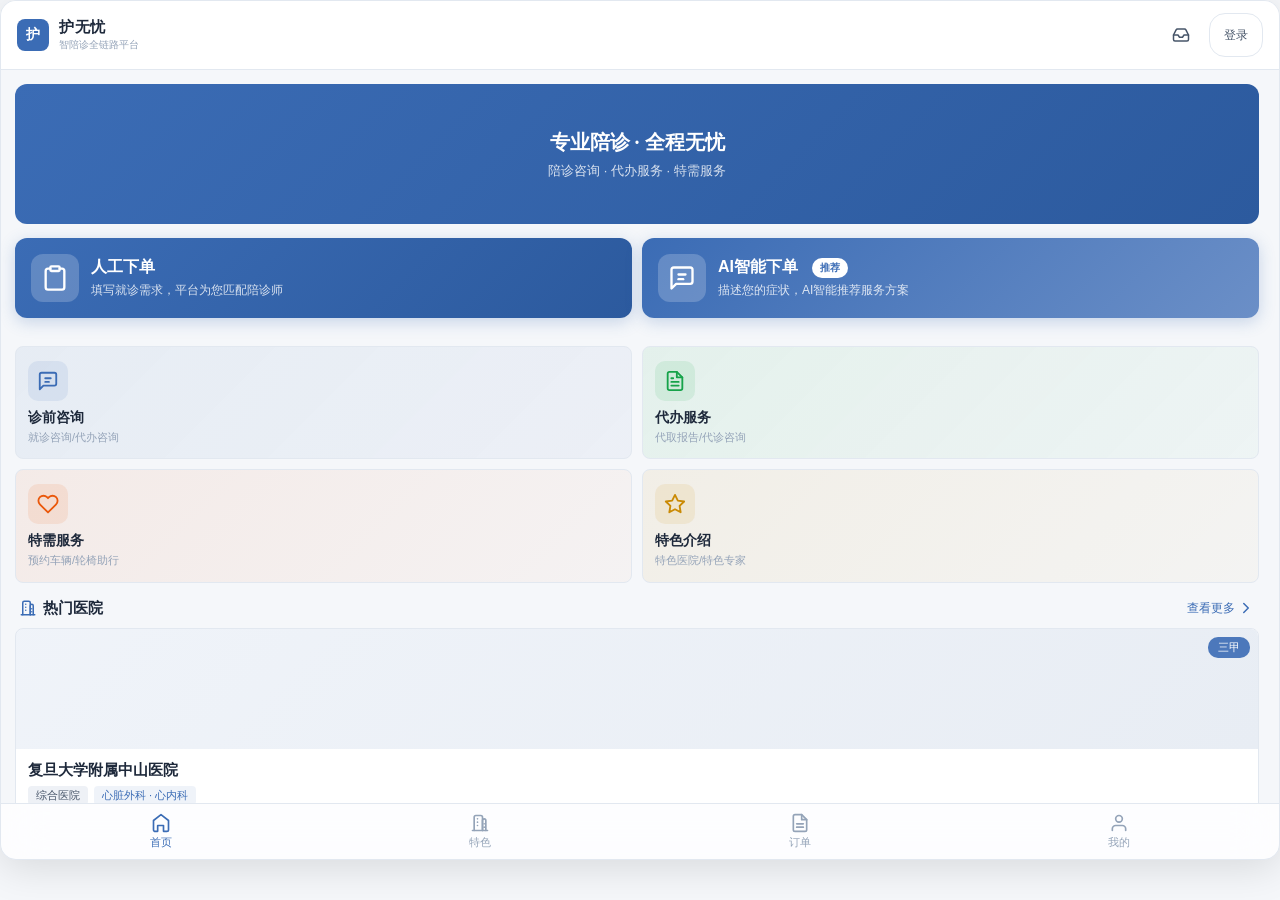
==== index.html @ e106ad4d "fix: 批次B+C P1/P2优化 — 品牌色收敛、AI面板玻璃、取消状态机、校验增强 【C-06】患者取消走 CareStore.transitionNeed 状态机（非法状态抛错提示） 【C-0" ====
<!DOCTYPE html>
<html lang="zh-CN">
<head>
<meta charset="UTF-8" />
<meta name="viewport" content="width=device-width, initial-scale=1.0, viewport-fit=cover" />
<meta name="theme-color" content="#3b6cb5" />
<meta name="apple-mobile-web-app-capable" content="yes" />
<meta name="apple-mobile-web-app-status-bar-style" content="default" />
<meta name="format-detection" content="telephone=no" />
<title>护无忧 · 智陪诊全链路平台</title>
<link rel="stylesheet" href="src/styles/style.css?v=20260809fc" />
<link rel="stylesheet" href="src/styles/workflow.css?v=20260806" />
</head>
<body>
<div id="root"></div>
<script src="src/scripts/data.js?v=20260809fb"></script>
<script src="src/scripts/store.js?v=20260806"></script>
<script src="src/scripts/app.js?v=20260809f"></script>
<script src="src/scripts/patient.js?v=20260809fd"></script>
<script src="src/scripts/admin.js?v=20260806"></script>
<script src="src/scripts/workflow.js?v=20260806"></script>
</body>
</html>
---- src/styles/style.css ----
/* ========== 全局变量（对齐科研2 SaaS 风格）========== */
/* 优先使用系统字体栈，避免外部字体在弱网下阻塞首屏 */

:root {
  /* 完全对齐科研2 SaaS 系统 */
  --bg-primary: #f5f7fa;
  --bg-secondary: #ffffff;
  --bg-tertiary: #eef1f6;
  --bg-card: #ffffff;
  --bg-hover: #f0f3f8;
  --border-color: #e2e8f0;
  --border-light: #cbd5e1;
  --text-primary: #1e293b;
  --text-secondary: #475569;
  --text-muted: #94a3b8;
  /* 主色与科研2 完全一致 */
  --accent-blue: #3b6cb5;
  --accent-blue-light: #4a7cbe;
  --accent: #3b6cb5;
  --accent-light: #4a7cbe;
  --accent-bg: rgba(59,108,181,0.08);
  --accent-deep: #2c5a9e;
  --accent-amber: #c4922e;
  --accent-amber-light: #d4a843;
  /* 状态色与科研2 一致 */
  --status-covered: #16a34a;
  --status-partial: #ca8a04;
  --status-notfound: #dc2626;
  --status-pending: #94a3b8;
  --status-qualified: #ea580c;
  --radius: 8px;
  --radius-lg: 12px;
  --tabbar-h: 56px;

  /* === UI Design System 新增：间距系统（4pt 基准）=== */
  --space-1: 4px;
  --space-2: 8px;
  --space-3: 12px;
  --space-4: 16px;
  --space-5: 20px;
  --space-6: 24px;
  --space-8: 32px;
  --space-10: 40px;

  /* === 新增：文本层级 === */
  --text-tertiary: #64748b;

  /* === 修复：--warm 变量（.tag-orange 引用但未定义）=== */
  --warm: #c4922e;

  /* === 新增：阴影升级（双层阴影替代单层）=== */
  --shadow-sm: 0 1px 2px rgba(15,23,42,0.04), 0 2px 8px rgba(15,23,42,0.05);
  --shadow-md: 0 2px 4px rgba(15,23,42,0.05), 0 8px 24px rgba(15,23,42,0.08);
  --shadow-lg: 0 4px 8px rgba(15,23,42,0.06), 0 16px 40px rgba(15,23,42,0.12);

  /* === 新增：圆角分级 === */
  --radius-xs: 6px;
  --radius-sm: 8px;
  --radius-md: 10px;
  --radius-xl: 16px;
  --radius-xxl: 24px;

  /* === 新增：动效 Token === */
  --dur-fast: 150ms;
  --dur-base: 225ms;
  --dur-slow: 350ms;
  --ease-standard: cubic-bezier(0.25, 0.1, 0.25, 1);
  --ease-out: cubic-bezier(0.16, 1, 0.3, 1);

  /* === 新增：玻璃材质 === */
  --glass-bg: rgba(255,255,255,0.78);
}
[hidden] { display: none !important; }
* { box-sizing: border-box; margin: 0; padding: 0; -webkit-tap-highlight-color: transparent; }
html, body { height: 100%; font-family: 'Noto Sans SC', -apple-system, "PingFang SC", "Microsoft YaHei", BlinkMacSystemFont, sans-serif; font-size: 14px; color: var(--text-primary); background: var(--bg-primary); -webkit-font-smoothing: antialiased; -moz-osx-font-smoothing: grayscale; }
h1, h2, h3, h4 { font-family: 'Noto Serif SC', "PingFang SC", "Songti SC", serif; font-weight: 700; }
button, input, select, textarea { font-family: inherit; outline: none; }
a { color: inherit; text-decoration: none; cursor: pointer; }

::-webkit-scrollbar { width: 6px; height: 6px; }
::-webkit-scrollbar-track { background: var(--bg-tertiary); }
::-webkit-scrollbar-thumb { background: var(--border-light); border-radius: 3px; }
::-webkit-scrollbar-thumb:hover { background: var(--text-muted); }

/* ========== 登录页（医疗专业风：纯色背景 + 边框卡片）========== */
body.loginSelect, body.patientLogin, body.adminLogin { background: var(--bg-primary); }
.login-bg { min-height: 100vh; display: flex; align-items: center; justify-content: center; padding: 20px; }
.login-wrap { position: relative; width: 100%; max-width: 420px; background: var(--bg-secondary); border: 1px solid var(--border-color); border-radius: var(--radius-lg); padding: 36px 32px; box-shadow: var(--shadow-md); }
.login-back { position: absolute; top: 16px; left: 16px; color: var(--text-secondary); font-size: 13px; cursor: pointer; padding: 6px 12px; border-radius: var(--radius); background: var(--bg-tertiary); display: flex; align-items: center; gap: 4px; }
.login-brand { text-align: center; margin-bottom: 24px; }
.lb-logo { width: 56px; height: 56px; border-radius: 12px; margin: 0 auto 14px; background: var(--accent); color: #fff; display: flex; align-items: center; justify-content: center; font-size: 24px; font-weight: 700; font-family: 'Noto Serif SC', serif; box-shadow: 0 4px 12px rgba(59,108,181,0.25); }
.lb-logo-admin { background: var(--accent-deep); }
.lb-name { font-size: 20px; font-weight: 700; font-family: 'Noto Serif SC', serif; color: var(--text-primary); letter-spacing: 1px; }
.lb-sub { font-size: 12px; color: var(--text-muted); margin-top: 6px; letter-spacing: 0.5px; }
.login-slogan { display: none; }
.role-cards { display: flex; flex-direction: column; gap: 10px; }
.role-card { display: flex; align-items: center; gap: 14px; padding: 16px; background: var(--bg-secondary); border-radius: var(--radius); cursor: pointer; border: 1px solid var(--border-color); transition: background-color .15s, border-color .15s, box-shadow .15s, transform .15s, opacity .15s; }
.role-card:hover { border-color: var(--accent); background: var(--bg-hover); }
.rc-icon { width: 40px; height: 40px; border-radius: var(--radius); display: flex; align-items: center; justify-content: center; flex-shrink: 0; }
.role-card-patient .rc-icon { background: var(--accent-bg); color: var(--accent); }
.role-card-admin .rc-icon { background: var(--accent-bg); color: var(--accent-deep); }
.rc-title { font-size: 14px; font-weight: 600; color: var(--text-primary); }
.rc-desc { font-size: 12px; color: var(--text-muted); margin-top: 3px; }
.rc-arrow { margin-left: auto; color: var(--text-muted); }
.login-foot { text-align: center; font-size: 11px; color: var(--text-muted); margin-top: 24px; }

.login-form { margin-top: 8px; }
.form-group { margin-bottom: 16px; }
.fg-label { font-size: 13px; font-weight: 500; color: var(--text-secondary); margin-bottom: 6px; display: flex; align-items: center; gap: 4px; }
.fg-input { width: 100%; padding: 10px 12px; border: 1px solid var(--border-color); border-radius: var(--radius); font-size: 14px; background: var(--bg-primary); color: var(--text-primary); transition: background-color .2s, border-color .2s, box-shadow .2s, transform .2s, opacity .2s; }
.fg-input:focus { border-color: var(--accent); box-shadow: 0 0 0 2px rgba(59,108,181,0.15); background: #fff; }
.fg-input::placeholder { color: var(--text-muted); }
.fg-select { width: 100%; padding: 10px 12px; border: 1px solid var(--border-color); border-radius: var(--radius); font-size: 14px; background: var(--bg-primary); appearance: none; background-image: url("data:image/svg+xml,%3Csvg xmlns='http://www.w3.org/2000/svg' width='12' height='12' viewBox='0 0 12 12'%3E%3Cpath fill='%2394a3b8' d='M6 8L2 4h8z'/%3E%3C/svg%3E"); background-repeat: no-repeat; background-position: right 12px center; }
.fg-options { display: grid; grid-template-columns: repeat(2, 1fr); gap: 8px; }
.fg-option { padding: 10px; border: 1px solid var(--border-color); border-radius: var(--radius); background: #fff; text-align: center; cursor: pointer; font-size: 13px; }
.fg-option.sel { border-color: var(--accent); background: var(--accent-bg); color: var(--accent); }
.fo-sub { font-size: 11px; color: var(--text-muted); margin-top: 4px; }
.code-row { display: flex; gap: 8px; }
.code-row .fg-input { flex: 1; }
.code-btn { white-space: nowrap; padding: 0 14px; border: 1px solid var(--accent); background: var(--accent-bg); color: var(--accent); border-radius: var(--radius); font-size: 12px; cursor: pointer; }
.code-btn:disabled { color: var(--text-muted); border-color: var(--border-color); background: var(--bg-tertiary); }

.btn { width: 100%; padding: 10px 16px; border: none; border-radius: var(--radius); background: var(--accent); color: #fff; font-size: 14px; font-weight: 500; cursor: pointer; transition: background-color .2s, border-color .2s, box-shadow .2s, transform .2s, opacity .2s; display: inline-flex; align-items: center; justify-content: center; gap: 6px; }
.btn:hover { background: var(--accent-light); box-shadow: 0 2px 8px rgba(59, 108, 181, 0.3); }
.btn:active { transform: scale(0.99); }
.btn-outline { background: transparent; color: var(--text-secondary); border: 1px solid var(--border-light); }
.btn-outline:hover { background: var(--bg-hover); color: var(--text-primary); border-color: var(--border-light); box-shadow: none; }
.btn-sm { width: auto; padding: 6px 12px; font-size: 12px; }
.btn-link { background: none; border: none; color: var(--accent); cursor: pointer; font-size: 13px; padding: 4px 8px; }
.btn-link:hover { text-decoration: underline; }
.btn-danger { background: var(--status-notfound); }
.btn-login { height: 44px; font-size: 15px; letter-spacing: 4px; margin-top: 4px; }
.login-tip { display: flex; gap: 8px; align-items: center; margin-top: 16px; padding: 10px; background: var(--bg-tertiary); border-radius: var(--radius); font-size: 11px; color: var(--text-secondary); }
.ai-icon-sm { width: 22px; height: 22px; border-radius: 6px; flex-shrink: 0; background: var(--accent); color: #fff; display: flex; align-items: center; justify-content: center; font-size: 10px; font-weight: 700; }

/* ========== 患者端（手机壳）========== */
/* 手机端：占满全屏；PC 端：居中显示手机壳，两侧留灰底 */
/* 关键：用 100vh 固定高度 + flex column + screen 独立滚动，保证所有 Tab 页面高度一致 */
body.patient { background: var(--bg-tertiary); display: flex; justify-content: center; height: 100vh; overflow: hidden; }
#phone-frame { width: 100%; max-width: 100%; height: 100vh; background: var(--bg-primary); position: relative; display: flex; flex-direction: column; overflow: hidden; }
@media (min-width: 768px) {
  body.patient { padding: 24px 0; height: auto; overflow: auto; }
  #phone-frame { max-width: 420px; height: calc(100vh - 48px); min-height: 600px; border-radius: 24px; overflow: hidden; box-shadow: 0 8px 40px rgba(0,0,0,0.12); border: 1px solid var(--border-color); }
}
#app { display: flex; flex-direction: column; height: 100%; min-height: 0; overflow: hidden; }
.role-bar { display: flex; align-items: center; justify-content: space-between; padding: 12px 16px; background: var(--bg-secondary); border-bottom: 1px solid var(--border-color); flex-shrink: 0; }
.role-brand { display: flex; align-items: center; gap: 10px; }
.brand-logo { width: 32px; height: 32px; border-radius: var(--radius); background: var(--accent); color: #fff; display: flex; align-items: center; justify-content: center; font-weight: 700; font-family: 'Noto Serif SC', serif; }
.brand-name { font-size: 15px; font-weight: 600; color: var(--text-primary); letter-spacing: 0.5px; }
.brand-sub { font-size: 10px; color: var(--text-muted); margin-top: 1px; }
.role-btn { padding: 6px 14px; border: 1px solid var(--border-color); background: #fff; border-radius: 16px; font-size: 12px; cursor: pointer; color: var(--text-secondary); }
/* screen 作为独立滚动区，高度固定 = 视口 - 顶栏 - tabbar，每个 Tab 高度一致 */
.screen { flex: 1; min-height: 0; padding: 14px 14px 18px; overflow-y: auto; -webkit-overflow-scrolling: touch; }
.fade-in { animation: fadeIn .25s ease; }
@keyframes fadeIn { from { opacity: 0; transform: translateY(4px); } to { opacity: 1; transform: none; } }

/* tabbar 改为 sticky/flex 子项，不再 fixed，避免内容被遮挡造成"大小不一样" */
/* TabBar — Liquid Glass 玻璃材质 */
.tabbar {
  flex-shrink: 0;
  height: var(--tabbar-h);
  background: rgba(255,255,255,0.78);
  backdrop-filter: blur(20px) saturate(180%);
  -webkit-backdrop-filter: blur(20px) saturate(180%);
  display: flex;
  border-top: 1px solid var(--border-color);
  z-index: 50;
}
@supports not (backdrop-filter: blur(1px)) {
  .tabbar { background: #ffffff; }
}
.tabbar button { flex: 1; border: none; background: none; display: flex; flex-direction: column; align-items: center; justify-content: center; gap: 2px; font-size: 11px; color: var(--text-muted); cursor: pointer; padding: 4px 0; }

/* 页面转场动画 */
.screen-push-enter {
  animation: slideInRight var(--dur-slow) var(--ease-out) both;
}
@keyframes slideInRight {
  from { opacity: 0; transform: translateX(16px); }
  to   { opacity: 1; transform: translateX(0); }
}
.screen-pop-enter {
  animation: slideInLeft var(--dur-slow) var(--ease-out) both;
}
@keyframes slideInLeft {
  from { opacity: 0; transform: translateX(-16px); }
  to   { opacity: 1; transform: translateX(0); }
}
.tabbar button.active { color: var(--accent); }
.tabbar button.active svg { stroke: var(--accent); }
.tabbar button svg { width: 20px; height: 20px; stroke: var(--text-muted); stroke-width: 2; fill: none; stroke-linecap: round; stroke-linejoin: round; }
.tabbar button.active svg { stroke: var(--accent); }
.tab-icon { display: flex; }

/* 患者端组件 - 医疗专业风 */
.hero-card { background: linear-gradient(135deg, var(--accent) 0%, var(--accent-deep) 100%); color: #fff; border-radius: var(--radius-lg); padding: 18px 16px; margin-bottom: 14px; border: none; box-shadow: 0 4px 16px rgba(59,108,181,0.2); }
.hero-greet { font-size: 17px; font-weight: 600; color: #fff; }
.hero-weather { font-size: 12px; color: rgba(255,255,255,0.85); margin-top: 6px; display: flex; align-items: center; gap: 6px; }
.hero-tip { font-size: 12px; color: rgba(255,255,255,0.95); margin-top: 10px; padding-top: 10px; border-top: 1px solid rgba(255,255,255,0.2); line-height: 1.5; }

.ai-entry { display: flex; align-items: center; gap: 12px; background: var(--bg-secondary); border: 1px solid var(--accent); border-radius: var(--radius); padding: 14px; margin-bottom: 12px; color: var(--text-primary); cursor: pointer; transition: background-color .15s, border-color .15s, box-shadow .15s, transform .15s, opacity .15s; }
.ai-entry:active { background: var(--bg-hover); }
.ai-orb { width: 40px; height: 40px; border-radius: var(--radius); background: var(--accent); color: #fff; display: flex; align-items: center; justify-content: center; font-weight: 700; font-size: 13px; flex-shrink: 0; }
.ai-orb svg { width: 20px; height: 20px; stroke: #fff; stroke-width: 2; fill: none; stroke-linecap: round; stroke-linejoin: round; }
.ai-entry-text { flex: 1; }
.ai-entry-title { font-size: 14px; font-weight: 600; color: var(--text-primary); }
.ai-entry-sub { font-size: 11px; color: var(--text-muted); margin-top: 2px; }
.ai-entry-arrow { color: var(--accent); }

.today-card { background: var(--bg-card); border-radius: var(--radius-lg); padding: 16px; margin-bottom: 14px; border: 1px solid var(--border-color); box-shadow: var(--shadow-sm); }
.today-card.today-empty { text-align: center; padding: 32px 14px; }
.tc-head { display: flex; justify-content: space-between; align-items: center; }
.tc-badge { font-size: 11px; font-weight: 600; padding: 4px 10px; border-radius: 12px; }
.tc-badge.serving { background: rgba(22,163,74,0.1); color: var(--status-covered); }
.tc-badge.accepted { background: var(--accent-bg); color: var(--accent); }
.tc-time { font-size: 11px; color: var(--text-muted); }
.tc-title { font-size: 15px; font-weight: 600; margin: 10px 0 12px; color: var(--text-primary); }
.tc-escort { display: flex; align-items: center; gap: 10px; padding: 10px; background: var(--bg-tertiary); border-radius: var(--radius); }
.tc-avatar { width: 36px; height: 36px; border-radius: 50%; background: var(--accent); color: #fff; display: flex; align-items: center; justify-content: center; font-weight: 600; font-size: 14px; }
.tc-call { margin-left: auto; background: #fff; color: var(--accent); padding: 6px 12px; border-radius: var(--radius); font-size: 12px; font-weight: 500; text-decoration: none; border: 1px solid var(--border-color); }

.sos-row { display: flex; gap: 10px; margin-bottom: 14px; }
.sos-btn { flex: 1; display: flex; flex-direction: column; align-items: center; gap: 6px; padding: 14px 8px; border: 1px solid var(--border-color); border-radius: var(--radius); cursor: pointer; background: var(--bg-card); color: var(--text-secondary); font-size: 12px; font-weight: 500; transition: background-color .15s, border-color .15s, box-shadow .15s, transform .15s, opacity .15s; }
.sos-btn:hover { border-color: var(--border-light); }
.sos-btn:active { background: var(--bg-hover); }
.sos-btn .sos-icon { width: 32px; height: 32px; border-radius: var(--radius); display: flex; align-items: center; justify-content: center; }
.sos-btn .sos-icon svg { width: 18px; height: 18px; stroke-width: 2; fill: none; stroke-linecap: round; stroke-linejoin: round; }
.sos-btn.sos-urgent .sos-icon { background: rgba(220,38,38,0.08); color: var(--status-notfound); }
.sos-btn.sos-urgent .sos-icon svg { stroke: var(--status-notfound); }
.sos-btn.sos-call .sos-icon { background: var(--accent-bg); color: var(--accent); }
.sos-btn.sos-call .sos-icon svg { stroke: var(--accent); }
.slogan-bar { display: none; }

.page-head { margin-bottom: 20px; padding-bottom: 12px; border-bottom: 1px solid var(--border-color); }
.page-head h2 { font-size: 20px; font-weight: 700; color: var(--text-primary); letter-spacing: 0.5px; }
.page-head > div { margin-top: 6px; font-size: 12px; color: var(--text-muted); }
.card { background: var(--bg-card); border-radius: var(--radius); padding: 14px; margin-bottom: 12px; border: 1px solid var(--border-color); }
/* 对齐科研2 .card-hover */
.card-hover { cursor: pointer; transition: background-color .2s, border-color .2s, box-shadow .2s, transform .2s, opacity .2s; }
.card-hover:hover { background: var(--bg-hover); border-color: var(--border-light); transform: translateY(-1px); box-shadow: 0 4px 12px rgba(0,0,0,0.08); }

/* 对齐科研2 通用状态类（与 .status-badge 并存）*/
.status-covered { color: var(--status-covered); background: rgba(22,163,74,0.08); border: 1px solid rgba(22,163,74,0.2); }
.status-partial { color: var(--status-partial); background: rgba(202,138,4,0.08); border: 1px solid rgba(202,138,4,0.2); }
.status-notfound { color: var(--status-notfound); background: rgba(220,38,38,0.08); border: 1px solid rgba(220,38,38,0.2); }
.status-pending { color: var(--status-pending); background: rgba(148,163,184,0.08); border: 1px solid rgba(148,163,184,0.2); }
.card-title { font-size: 14px; font-weight: 600; margin-bottom: 12px; color: var(--text-primary); display: flex; align-items: center; gap: 6px; }
.card-title svg { width: 16px; height: 16px; stroke: var(--accent); stroke-width: 2; fill: none; stroke-linecap: round; stroke-linejoin: round; flex-shrink: 0; }
.pb-row { display: flex; justify-content: space-between; align-items: flex-start; gap: 12px; padding: 9px 0; border-bottom: 1px solid var(--border-color); font-size: 13px; }
.pb-row:last-child { border-bottom: none; }
.pb-label { color: var(--text-muted); flex-shrink: 0; min-width: 70px; }
.pb-value { font-weight: 500; text-align: right; color: var(--text-primary); flex: 1; word-break: break-word; }

.section-title { display: flex; justify-content: space-between; align-items: center; margin: 16px 0 10px; }
.section-title h3 { font-size: 14px; font-weight: 600; }
.section-title .more { font-size: 12px; color: var(--accent); cursor: pointer; }

.status-badge { display: inline-flex; align-items: center; padding: 3px 8px; border-radius: 4px; font-size: 11px; font-weight: 500; white-space: nowrap; }
.status-badge.pending { background: rgba(196,146,46,0.08); color: var(--status-partial); border: 1px solid rgba(196,146,46,0.2); }
.status-badge.accepted { background: var(--accent-bg); color: var(--accent); border: 1px solid rgba(59,108,181,0.2); }
.status-badge.serving { background: rgba(22,163,74,0.08); color: var(--status-covered); border: 1px solid rgba(22,163,74,0.2); }
.status-badge.done { background: rgba(148,163,184,0.08); color: var(--status-pending); border: 1px solid rgba(148,163,184,0.2); }
.status-badge.cancelled { background: rgba(220,38,38,0.08); color: var(--status-notfound); border: 1px solid rgba(220,38,38,0.2); }

.tag { display: inline-block; padding: 2px 8px; border-radius: 4px; font-size: 11px; margin-right: 4px; }
.tag-gray { background: var(--bg-tertiary); color: var(--text-secondary); }
.tag-orange { background: rgba(196,146,46,0.08); color: var(--warm); border: 1px solid rgba(196,146,46,0.15); }
.tag-blue { background: var(--accent-bg); color: var(--accent); border: 1px solid rgba(59,108,181,0.15); }
.tag-red { background: rgba(220,38,38,0.08); color: var(--status-notfound); border: 1px solid rgba(220,38,38,0.15); }
.tag-success { background: rgba(22,163,74,0.08); color: var(--status-covered); border: 1px solid rgba(22,163,74,0.15); }

.step-bar { display: flex; gap: 4px; }
.step-bar .step { flex: 1; height: 4px; border-radius: 2px; background: var(--bg-tertiary); transition: background .2s; }
.step-bar .step.done { background: var(--accent); }
.step-bar .step.active { background: var(--accent-light); }
/* 进度条文字行：允许换行避免挤压 */
.step-labels { display: flex; justify-content: space-between; font-size: 10px; color: var(--text-muted); margin-top: 6px; gap: 2px; }
.step-labels span { flex: 1; text-align: center; line-height: 1.2; }
.step-labels span.active { color: var(--accent); font-weight: 700; }

.empty { text-align: center; padding: 40px 14px; color: var(--text-muted); font-size: 13px; }
.empty .em-icon { font-size: 36px; margin-bottom: 8px; opacity: 0.5; }
.empty .em-icon svg { width: 40px; height: 40px; stroke: var(--text-muted); stroke-width: 1.5; fill: none; stroke-linecap: round; stroke-linejoin: round; }
.empty-inline { text-align: center; padding: 20px; color: var(--text-muted); font-size: 12px; }

/* 订单详情页 */
.order-page { min-height: 100%; }
.order-header { display: flex; align-items: center; gap: 8px; margin-bottom: 12px; }
.order-header h2 { font-size: 16px; font-weight: 600; }
.oh-back { cursor: pointer; color: var(--accent); display: flex; align-items: center; padding: 4px; }
.oh-back svg { width: 20px; height: 20px; stroke: var(--accent); stroke-width: 2; fill: none; stroke-linecap: round; stroke-linejoin: round; }

.ai-tip { display: flex; gap: 10px; align-items: flex-start; background: var(--accent-bg); border-radius: var(--radius); padding: 10px; margin: 10px 0; border: 1px solid rgba(59,108,181,0.1); }
.ai-tip .ai-icon { width: 24px; height: 24px; border-radius: 6px; flex-shrink: 0; background: var(--accent); color: #fff; display: flex; align-items: center; justify-content: center; font-size: 10px; font-weight: 700; }
.ai-tip .ai-content { flex: 1; }
.ai-tip .ai-title { font-size: 12px; font-weight: 600; display: flex; align-items: center; gap: 4px; }
.ai-tip .ai-title svg { width: 14px; height: 14px; stroke: var(--accent); stroke-width: 2; fill: none; stroke-linecap: round; stroke-linejoin: round; }
.ai-tip .ai-text { font-size: 11px; color: var(--text-secondary); margin-top: 3px; line-height: 1.5; }

/* AI 消息中的动作链接（按钮样式）*/
.ai-action-link { display: inline-block; margin-top: 8px; padding: 8px 16px; background: var(--accent); color: #fff !important; text-decoration: none; border-radius: var(--radius); font-size: 13px; font-weight: 500; cursor: pointer; transition: background .15s; }
.ai-action-link:hover { background: var(--accent-deep); }

/* 通知面板 */
.notify-panel { position: absolute; top: calc(100% + 8px); right: 0; width: 340px; max-height: 420px; overflow-y: auto; background: var(--bg-secondary); border: 1px solid var(--border-color); border-radius: var(--radius-lg); box-shadow: 0 8px 32px rgba(0,0,0,0.12); z-index: 100; }
.notify-panel-head { display: flex; justify-content: space-between; align-items: center; padding: 12px 16px; border-bottom: 1px solid var(--border-color); }
.notify-panel-head h4 { font-size: 14px; font-weight: 600; }
.notify-item { display: flex; gap: 10px; padding: 12px 16px; border-bottom: 1px solid var(--border-color); cursor: pointer; }
.notify-item:hover { background: var(--bg-hover); }
.notify-item.unread { background: var(--accent-bg); }
.notify-item.unread .notify-dot { background: var(--status-notfound); }
.notify-dot { width: 8px; height: 8px; border-radius: 50%; background: transparent; flex-shrink: 0; margin-top: 5px; }
.notify-item-text { font-size: 13px; color: var(--text-primary); line-height: 1.5; }
.notify-item-time { font-size: 11px; color: var(--text-muted); margin-top: 2px; }

/* 患者端上传组件 */
.upload-box { width: 80px; height: 80px; border: 2px dashed var(--border-color); border-radius: var(--radius); display: flex; align-items: center; justify-content: center; cursor: pointer; position: relative; overflow: hidden; transition: border-color .15s; }
.upload-box:hover { border-color: var(--accent); }
.upload-box.has-img { border-style: solid; border-color: var(--accent); }
.upload-box img { width: 100%; height: 100%; object-fit: cover; }
.upload-box .up-icon { font-size: 22px; color: var(--text-muted); }
.up-grid { display: grid; grid-template-columns: repeat(3, 1fr); gap: 8px; }
.up-thumb { position: relative; aspect-ratio: 1; border-radius: var(--radius); overflow: hidden; }
.up-thumb img { width: 100%; height: 100%; object-fit: cover; }
.up-del { position: absolute; top: 4px; right: 4px; width: 18px; height: 18px; background: rgba(0,0,0,0.6); color: #fff; border-radius: 50%; display: flex; align-items: center; justify-content: center; font-size: 12px; cursor: pointer; border: none; }

/* 开关 */
.toggle-row { display: flex; align-items: center; gap: 8px; margin-bottom: 10px; }
.switch { position: relative; display: inline-block; width: 40px; height: 22px; }
.switch input { opacity: 0; width: 0; height: 0; }
.switch-slider { position: absolute; cursor: pointer; inset: 0; background: var(--border-color); border-radius: 22px; transition: .2s; }
.switch-slider:before { content: ""; position: absolute; height: 18px; width: 18px; left: 2px; top: 2px; background: #fff; border-radius: 50%; transition: .2s; }
.switch input:checked + .switch-slider { background: var(--accent); }
.switch input:checked + .switch-slider:before { transform: translateX(18px); }

/* 星级评价选择器 */
.star-picker { display: flex; gap: 6px; }
.sp-star { font-size: 28px; color: #cbd5e1; cursor: pointer; transition: color .15s; user-select: none; }
.sp-star.active { color: #eab308; }
.sp-star:hover { color: #eab308; }

.profile-head { text-align: center; padding: 20px 0 16px; }
.ph-avatar { width: 64px; height: 64px; border-radius: 50%; margin: 0 auto 10px; background: var(--accent); color: #fff; display: flex; align-items: center; justify-content: center; font-size: 26px; font-weight: 700; }
.ph-name { font-size: 17px; font-weight: 600; }
.ph-sub { font-size: 12px; color: var(--text-muted); margin-top: 4px; }
.config-row { display: flex; align-items: center; gap: 10px; padding: 13px 4px; border-bottom: 1px solid var(--border-color); cursor: pointer; border-radius: 4px; transition: background .15s; }
.config-row:last-child { border-bottom: none; }
.config-row:hover { background: var(--bg-hover); }
.config-row:active { background: var(--bg-tertiary); }
.config-row .cr-label { flex: 1; font-size: 14px; display: flex; align-items: center; gap: 10px; }
.config-row .cr-label svg { width: 18px; height: 18px; stroke: var(--accent); stroke-width: 2; fill: none; stroke-linecap: round; stroke-linejoin: round; }
.config-row .cr-val { font-size: 12px; color: var(--text-muted); }
.config-row .cr-arrow { color: var(--text-muted); display: flex; }
.config-row .cr-arrow svg { width: 16px; height: 16px; stroke: var(--text-muted); stroke-width: 2; fill: none; }

/* 首页快捷入口图标 */
.quick-entry svg.icon { width: 22px; height: 22px; stroke: var(--accent); stroke-width: 2; fill: none; stroke-linecap: round; stroke-linejoin: round; }

/* AI 悬浮球 + 面板（医疗专业风：方形+蓝调，无脉冲）*/
/* 注意：用 absolute 相对 #phone-frame 定位，避免 fixed 在 PC 端飞出手机壳 */
.ai-float { position: absolute; right: 14px; bottom: calc(var(--tabbar-h) + 14px); width: 48px; height: 48px; border-radius: var(--radius); background: var(--accent); color: #fff; display: flex; align-items: center; justify-content: center; cursor: pointer; box-shadow: var(--shadow-md); z-index: 100; border: 1px solid var(--accent-deep); }
.ai-float-ball { display: flex; align-items: center; justify-content: center; }
.ai-float-ball svg { width: 22px; height: 22px; stroke: #fff; stroke-width: 2; fill: none; stroke-linecap: round; stroke-linejoin: round; }
.ai-panel { position: absolute; left: 8px; right: 8px; bottom: calc(var(--tabbar-h) + 8px); max-width: 404px; margin: 0 auto; background: #fff; border-radius: var(--radius); box-shadow: var(--shadow-md); z-index: 101; display: flex; flex-direction: column; max-height: 70vh; border: 1px solid var(--border-color); }
.ai-panel-head { display: flex; justify-content: space-between; align-items: center; padding: 12px 16px; border-bottom: 1px solid var(--border-color); font-weight: 600; font-size: 14px; }
.ai-close { border: none; background: none; font-size: 20px; color: var(--text-muted); cursor: pointer; line-height: 1; padding: 0 4px; }
.ai-panel-body { flex: 1; overflow-y: auto; padding: 14px; }
.ai-msg { max-width: 85%; padding: 10px 12px; border-radius: var(--radius); font-size: 13px; line-height: 1.5; margin-bottom: 8px; word-wrap: break-word; }
.ai-msg.ai-bot { background: var(--bg-tertiary); border-top-left-radius: 4px; }
.ai-msg.ai-user { background: var(--accent); color: #fff; margin-left: auto; border-top-right-radius: 4px; }
.ai-quick { display: flex; flex-wrap: wrap; gap: 6px; padding: 0 14px 8px; }
.ai-quick button { padding: 6px 10px; border: 1px solid var(--border-color); background: var(--bg-secondary); color: var(--text-secondary); border-radius: var(--radius); font-size: 11px; cursor: pointer; }
.ai-quick button:hover { border-color: var(--accent); color: var(--accent); }
.ai-input { display: flex; gap: 8px; padding: 12px 14px; border-top: 1px solid var(--border-color); }
.ai-input input { flex: 1; padding: 8px 12px; border: 1px solid var(--border-color); border-radius: var(--radius); font-size: 13px; }
.ai-input input:focus { border-color: var(--accent); }
.ai-input button { padding: 0 16px; border: none; border-radius: var(--radius); background: var(--accent); color: #fff; font-size: 13px; cursor: pointer; }

/* ========== 首页2x2网格 + AI下单入口 ========== */
.ph-grid-2x2 { display: grid; grid-template-columns: 1fr 1fr; gap: 10px; margin-bottom: 14px; }
.ph-svc-tile { background: var(--bg-card); border: 1px solid var(--border-color); border-radius: var(--radius); padding: 14px 12px; cursor: pointer; transition: background-color .15s, border-color .15s, box-shadow .15s, transform .15s, opacity .15s; }
.ph-svc-tile:active { background: var(--bg-hover); transform: scale(0.97); }
.ph-svc-tile.c1 { background: linear-gradient(135deg, var(--accent-bg), rgba(59,108,181,0.05)); }
.ph-svc-tile.c2 { background: linear-gradient(135deg, rgba(22,163,74,0.08), rgba(22,163,74,0.03)); }
.ph-svc-tile.c3 { background: linear-gradient(135deg, rgba(234,88,12,0.08), rgba(234,88,12,0.03)); }
.ph-svc-tile.c4 { background: linear-gradient(135deg, rgba(202,138,4,0.08), rgba(202,138,4,0.03)); }
.ph-st-icon { width: 32px; height: 32px; border-radius: var(--radius); display: flex; align-items: center; justify-content: center; margin-bottom: 8px; font-size: 18px; }
.c1 .ph-st-icon { background: var(--accent); color: #fff; }
.c2 .ph-st-icon { background: var(--status-covered); color: #fff; }
.c3 .ph-st-icon { background: var(--status-qualified); color: #fff; }
.c4 .ph-st-icon { background: var(--status-partial); color: #fff; }
.ph-st-title { font-size: 14px; font-weight: 600; color: var(--text-primary); }
.ph-st-desc { font-size: 11px; color: var(--text-muted); margin-top: 3px; }

/* AI下单入口 */
.ai-order-banner { display: flex; align-items: center; gap: 12px; background: linear-gradient(135deg, var(--accent) 0%, var(--accent-deep) 100%); color: #fff; border-radius: var(--radius); padding: 14px 16px; margin-bottom: 14px; cursor: pointer; box-shadow: 0 4px 16px rgba(59,108,181,0.25); transition: background-color .15s, border-color .15s, box-shadow .15s, transform .15s, opacity .15s; }
.ai-order-banner:active { transform: scale(0.98); }
.ai-order-icon { width: 40px; height: 40px; border-radius: var(--radius); background: rgba(255,255,255,0.2); display: flex; align-items: center; justify-content: center; font-size: 20px; flex-shrink: 0; }
.ai-order-text { flex: 1; }
.ai-order-title { font-size: 15px; font-weight: 600; display: flex; align-items: center; gap: 6px; }
.ai-order-badge { background: #fff; color: var(--accent); font-size: 10px; padding: 2px 6px; border-radius: 8px; font-weight: 600; }
.ai-order-desc { font-size: 12px; color: rgba(255,255,255,0.9); margin-top: 3px; }

/* 首页Banner */
.ph-banner-placeholder { background: linear-gradient(135deg, #667eea 0%, #764ba2 100%); border-radius: var(--radius); padding: 20px 16px; margin-bottom: 14px; color: #fff; }
.bp-title { font-size: 18px; font-weight: 700; }
.bp-sub { font-size: 13px; color: rgba(255,255,255,0.9); margin-top: 6px; }

/* 首页医院列表 */
.ph-section-title { display: flex; justify-content: space-between; align-items: center; margin: 16px 0 10px; }
.ph-section-title h3 { font-size: 14px; font-weight: 600; display: flex; align-items: center; gap: 6px; }
.ph-section-title h3 svg { width: 16px; height: 16px; stroke: var(--accent); stroke-width: 2; fill: none; stroke-linecap: round; stroke-linejoin: round; }
.ph-section-more { font-size: 12px; color: var(--accent); cursor: pointer; display: flex; align-items: center; gap: 2px; }
.ph-section-more svg { width: 12px; height: 12px; stroke: var(--accent); stroke-width: 2.5; fill: none; stroke-linecap: round; stroke-linejoin: round; }
.ph-hosp-list { display: flex; flex-direction: column; gap: 10px; }
.ph-hosp-card { background: var(--bg-card); border: 1px solid var(--border-color); border-radius: var(--radius); overflow: hidden; cursor: pointer; transition: background-color .15s, border-color .15s, box-shadow .15s, transform .15s, opacity .15s; }
.ph-hosp-card:active { background: var(--bg-hover); transform: scale(0.99); }
.ph-hosp-img { width: 100%; height: 130px; background: var(--accent-bg); position: relative; overflow: hidden; }
.ph-hosp-img img { width: 100%; height: 100%; object-fit: cover; display: block; }
.ph-hosp-badge { position: absolute; top: 8px; right: 8px; background: rgba(59,108,181,0.92); color: #fff; font-size: 10px; padding: 2px 8px; border-radius: 10px; font-weight: 600; }
.ph-hosp-info { padding: 10px 12px 12px; }
.ph-hosp-name { font-size: 14px; font-weight: 600; color: var(--text-primary); }
.ph-hosp-tags { display: flex; gap: 5px; margin-top: 6px; flex-wrap: wrap; }
.ph-hosp-tag { font-size: 10px; padding: 2px 7px; border-radius: 4px; background: var(--accent-bg); color: var(--accent); }
.ph-hosp-tag.cat { background: rgba(22,163,74,0.08); color: var(--status-covered); }
.ph-hosp-tag.hot { background: rgba(234,88,12,0.1); color: var(--status-qualified); }
.ph-hosp-intro { font-size: 11px; color: var(--text-secondary); line-height: 1.55; margin-top: 6px; display: -webkit-box; -webkit-line-clamp: 2; -webkit-box-orient: vertical; overflow: hidden; text-overflow: ellipsis; }
.ph-hosp-meta { display: flex; justify-content: space-between; align-items: center; margin-top: 8px; gap: 8px; }
.ph-hosp-addr { font-size: 11px; color: var(--text-muted); display: -webkit-box; -webkit-line-clamp: 1; -webkit-box-orient: vertical; overflow: hidden; flex: 1; }
.ph-hosp-addr svg { width: 11px; height: 11px; stroke: var(--text-muted); stroke-width: 2; fill: none; stroke-linecap: round; stroke-linejoin: round; vertical-align: -1px; flex-shrink: 0; }
.ph-hosp-order { font-size: 10px; color: var(--accent); background: var(--accent-bg); padding: 2px 8px; border-radius: 10px; white-space: nowrap; flex-shrink: 0; }

/* 首页快捷服务入口（特色介绍等大卡片） */
.ph-svc-big-card { background: var(--bg-card); border: 1px solid var(--border-color); border-radius: var(--radius); padding: 16px; margin-bottom: 12px; cursor: pointer; }

/* ========== 二级目录页 ========== */
.sub-page { padding-bottom: 70px; }
.sub-list { display: flex; flex-direction: column; gap: 10px; }
.sub-card { background: var(--bg-card); border: 1px solid var(--border-color); border-radius: var(--radius); padding: 14px; cursor: pointer; transition: background-color .15s, border-color .15s, box-shadow .15s, transform .15s, opacity .15s; }
.sub-card:active { background: var(--bg-hover); }
.sub-card-head { display: flex; align-items: center; gap: 10px; margin-bottom: 8px; }
.sub-card-icon { width: 32px; height: 32px; border-radius: var(--radius); display: flex; align-items: center; justify-content: center; font-size: 16px; flex-shrink: 0; }
.sub-card-title { flex: 1; font-size: 15px; font-weight: 600; color: var(--text-primary); }
.sub-card-arrow { color: var(--text-muted); display: flex; }
.sub-card-arrow svg { width: 16px; height: 16px; stroke: var(--text-muted); stroke-width: 2; fill: none; stroke-linecap: round; stroke-linejoin: round; }
.sub-card-desc { font-size: 12px; color: var(--text-secondary); line-height: 1.6; }
.sub-card-price { font-size: 15px; font-weight: 700; color: var(--status-notfound); margin-top: 8px; }
.sub-card-price small { font-size: 11px; color: var(--text-muted); text-decoration: line-through; margin-left: 6px; }

/* ========== 服务流程步骤页 ========== */
.steps-list { display: flex; flex-direction: column; gap: 0; }
.step-item { display: flex; gap: 12px; padding: 12px 0; position: relative; }
.step-item:not(:last-child)::after { content: ''; position: absolute; left: 13px; top: 36px; bottom: -6px; width: 2px; background: var(--border-color); }
.step-num { width: 28px; height: 28px; border-radius: 50%; background: var(--accent); color: #fff; display: flex; align-items: center; justify-content: center; font-weight: 600; font-size: 13px; flex-shrink: 0; z-index: 1; }
.step-content { flex: 1; padding-top: 2px; }
.step-title { font-size: 14px; font-weight: 600; color: var(--text-primary); }
.step-desc { font-size: 12px; color: var(--text-muted); margin-top: 4px; line-height: 1.5; }

/* ========== 预约表单 ========== */
.booking-form { padding-bottom: 70px; }
.bf-section-title { font-size: 14px; font-weight: 600; color: var(--text-primary); margin: 16px 0 10px; display: flex; align-items: center; gap: 6px; }
.bf-section-title::before { content: ''; width: 3px; height: 14px; background: var(--accent); border-radius: 2px; }
.bf-card { background: var(--bg-card); border: 1px solid var(--border-color); border-radius: var(--radius); padding: 4px 14px; }
.bf-item { padding: 12px 0; border-bottom: 1px solid var(--border-color); }
.bf-item:last-child { border-bottom: none; }
.bf-item label { display: block; font-size: 13px; font-weight: 500; color: var(--text-primary); margin-bottom: 6px; }
.bf-item input[type="text"], .bf-item input[type="tel"], .bf-item input[type="number"], .bf-item select, .bf-item textarea { width: 100%; padding: 9px 12px; border: 1px solid var(--border-color); border-radius: var(--radius); font-size: 13px; background: var(--bg-primary); color: var(--text-primary); }
.bf-item input:focus, .bf-item select:focus, .bf-item textarea:focus { border-color: var(--accent); }
.bf-item textarea { resize: vertical; }
.bf-time-group { display: flex; gap: 8px; flex-wrap: wrap; }
.bf-time-opt { flex: 1; min-width: calc(33% - 6px); padding: 10px 8px; border: 1px solid var(--border-color); border-radius: var(--radius); text-align: center; font-size: 13px; color: var(--text-secondary); cursor: pointer; background: var(--bg-primary); transition: background-color .15s, border-color .15s, box-shadow .15s, transform .15s, opacity .15s; }
.bf-time-opt.active { background: var(--accent); color: #fff; border-color: var(--accent); font-weight: 600; }
.bf-submit-btn { width: 100%; margin-top: 20px; padding: 14px; border: none; border-radius: var(--radius); background: var(--accent); color: #fff; font-size: 15px; font-weight: 600; cursor: pointer; }
.bf-submit-btn:active { background: var(--accent-deep); }

/* ========== 通用服务详情页 ========== */
.svd-header { display: flex; align-items: center; gap: 10px; padding: 12px 0; margin-bottom: 12px; }
.svd-back { width: 32px; height: 32px; display: flex; align-items: center; justify-content: center; cursor: pointer; color: var(--text-primary); }
.svd-back svg { width: 22px; height: 22px; stroke: var(--text-primary); stroke-width: 2; fill: none; stroke-linecap: round; stroke-linejoin: round; }
.svd-header h2 { font-size: 17px; font-weight: 600; color: var(--text-primary); }
.svd-hero { margin-bottom: 14px; }
.svd-hero-banner { height: 100px; border-radius: var(--radius); display: flex; align-items: center; justify-content: center; color: #fff; font-size: 18px; font-weight: 600; letter-spacing: 2px; }
.svd-hero-info { margin-top: 12px; }
.svd-hero-title { font-size: 15px; font-weight: 600; color: var(--text-primary); }
.svd-hero-desc { font-size: 12px; color: var(--text-muted); margin-top: 4px; }
.svd-section { margin-bottom: 14px; }
.svd-section-title { font-size: 14px; font-weight: 600; color: var(--text-primary); margin-bottom: 10px; }
.svd-bottom-bar { position: fixed; bottom: var(--tabbar-h); left: 0; right: 0; display: flex; gap: 10px; padding: 12px 14px; background: var(--bg-secondary); border-top: 1px solid var(--border-color); z-index: 20; max-width: 420px; margin: 0 auto; }
.svd-bottom-bar .btn { flex: 1; padding: 12px; font-size: 14px; }

/* ========== 登录弹窗 ========== */
.login-modal-mask { position: fixed; inset: 0; background: rgba(0,0,0,0.5); display: flex; align-items: center; justify-content: center; z-index: 300; }
.login-modal { background: var(--bg-card); border-radius: var(--radius-lg); padding: 24px 20px; width: 80%; max-width: 320px; text-align: center; }
.login-modal-icon { font-size: 32px; margin-bottom: 10px; }
.login-modal-title { font-size: 16px; font-weight: 600; color: var(--text-primary); }
.login-modal-desc { font-size: 13px; color: var(--text-secondary); margin: 8px 0 18px; }
.login-modal-btns { display: flex; gap: 10px; }
.login-modal-btns .btn { flex: 1; padding: 10px; font-size: 13px; }

/* ========== 登录选择页 ========== */
.login-select { min-height: 100vh; display: flex; flex-direction: column; align-items: center; justify-content: center; padding: 40px 20px; }
.login-select-title { font-size: 20px; font-weight: 700; margin-bottom: 30px; color: var(--text-primary); }
.login-select-btns { display: flex; flex-direction: column; gap: 14px; width: 100%; max-width: 300px; }
.btn-login { width: 100%; padding: 14px; border: none; border-radius: var(--radius); background: var(--accent); color: #fff; font-size: 15px; font-weight: 600; cursor: pointer; }
.btn-login-admin { background: var(--text-secondary); }

/* ========== 登录页 ========== */
.login-page { min-height: 100vh; padding: 40px 24px; }
.login-tabs { display: flex; gap: 20px; margin-bottom: 30px; border-bottom: 2px solid var(--border-color); padding-bottom: 10px; }
.login-tab { font-size: 16px; color: var(--text-muted); padding-bottom: 6px; cursor: pointer; }
.login-tab.active { color: var(--accent); font-weight: 600; border-bottom: 2px solid var(--accent); margin-bottom: -12px; }
.login-form { display: flex; flex-direction: column; gap: 14px; }
.login-form input { padding: 12px; border: 1px solid var(--border-color); border-radius: var(--radius); font-size: 14px; }
.login-form input:focus { border-color: var(--accent); }
.login-hint { font-size: 12px; color: var(--text-muted); text-align: center; }

/* 陪诊师信息（订单中可见） */
.escort-info-card { background: var(--accent-bg); border-radius: var(--radius); padding: 12px; margin: 10px 0; }
.eic-title { font-size: 12px; color: var(--accent); font-weight: 600; margin-bottom: 8px; display: flex; align-items: center; gap: 4px; }
.eic-row { display: flex; align-items: center; gap: 10px; }
.eic-avatar { width: 40px; height: 40px; border-radius: 50%; background: var(--accent); color: #fff; display: flex; align-items: center; justify-content: center; font-weight: 600; font-size: 14px; }
.eic-info { flex: 1; }
.eic-name { font-size: 14px; font-weight: 600; }
.eic-meta { font-size: 11px; color: var(--text-muted); margin-top: 2px; }
.eic-contact { background: var(--accent); color: #fff; padding: 8px 14px; border-radius: var(--radius); font-size: 12px; font-weight: 500; border: none; cursor: pointer; }

/* ========== 管理后台（SaaS 布局 - 对齐科研2）========== */
body.admin { background: var(--bg-primary); }
.admin-layout { display: flex; min-height: 100vh; }

/* 左侧导航 - 白色背景 */
.admin-sidebar { width: 240px; background: var(--bg-secondary); border-right: 1px solid var(--border-color); display: flex; flex-direction: column; position: sticky; top: 0; height: 100vh; transition: width .2s; flex-shrink: 0; }
.admin-sidebar.collapsed { width: 64px; }
.admin-sidebar.collapsed .as-name, .admin-sidebar.collapsed .as-sub, .admin-sidebar.collapsed .as-group-title, .admin-sidebar.collapsed .as-item span:not(.as-icon), .admin-sidebar.collapsed .as-count, .admin-sidebar.collapsed .as-version, .admin-sidebar.collapsed .as-user-info { display: none; }
.admin-sidebar.collapsed .as-item { justify-content: center; }
.as-brand { display: flex; align-items: center; gap: 10px; padding: 16px; border-bottom: 1px solid var(--border-color); height: 60px; flex-shrink: 0; }
.as-logo { width: 32px; height: 32px; border-radius: var(--radius); background: var(--accent); color: #fff; display: flex; align-items: center; justify-content: center; font-weight: 700; font-family: 'Noto Serif SC', serif; flex-shrink: 0; }
.as-name { font-size: 14px; font-weight: 600; color: var(--text-primary); font-family: 'Noto Serif SC', serif; }
.as-sub { font-size: 10px; color: var(--text-muted); }
.as-menu { flex: 1; padding: 12px 8px; overflow-y: auto; }
.as-group { margin-bottom: 8px; }
.as-group-title { padding: 10px 12px 4px; font-size: 10px; color: var(--text-muted); letter-spacing: 1.5px; text-transform: uppercase; font-weight: 600; }
.as-item { display: flex; align-items: center; gap: 10px; width: 100%; padding: 10px 12px; background: none; border: none; color: var(--text-secondary); font-size: 13px; cursor: pointer; transition: background-color .15s, border-color .15s, box-shadow .15s, transform .15s, opacity .15s; text-align: left; margin: 1px 0; border-radius: var(--radius); }
.as-item:hover { background: var(--bg-hover); color: var(--text-primary); }
.as-item.active { background: var(--accent); color: #fff; }
.as-item.active .as-icon svg { stroke: #fff; }
.as-icon { width: 20px; height: 20px; display: flex; align-items: center; justify-content: center; flex-shrink: 0; }
.as-icon svg { width: 18px; height: 18px; stroke: currentColor; stroke-width: 2; fill: none; stroke-linecap: round; stroke-linejoin: round; }
.as-count { margin-left: auto; background: var(--status-notfound); color: #fff; font-size: 10px; padding: 2px 6px; border-radius: 8px; min-width: 18px; text-align: center; }
.as-foot { border-top: 1px solid var(--border-color); flex-shrink: 0; }
.as-user-info { margin: 10px 12px 0; padding: 10px 12px; border-radius: var(--radius); background: var(--bg-tertiary); }
.as-user-info .as-user-name { font-size: 12px; font-weight: 500; color: var(--text-primary); }
.as-user-info .as-user-role { font-size: 10px; color: var(--text-muted); margin-top: 2px; }
.as-logout-btn { display: flex; align-items: center; gap: 10px; margin: 8px 12px; padding: 9px 12px; border: none; background: none; color: var(--text-muted); font-size: 13px; cursor: pointer; border-radius: var(--radius); width: calc(100% - 24px); }
.as-logout-btn:hover { background: var(--bg-hover); color: var(--status-notfound); }
.as-collapse-bar { display: flex; align-items: center; justify-content: center; height: 40px; border-top: 1px solid var(--border-color); }
.as-collapse-btn { width: 28px; height: 28px; border-radius: var(--radius); background: var(--bg-tertiary); border: none; cursor: pointer; display: flex; align-items: center; justify-content: center; color: var(--text-muted); }
.as-collapse-btn:hover { background: var(--bg-hover); color: var(--text-primary); }

/* 主区 */
.admin-main { flex: 1; min-width: 0; display: flex; flex-direction: column; }
.admin-topbar { height: 60px; background: rgba(255,255,255,0.78); backdrop-filter: blur(20px) saturate(180%); -webkit-backdrop-filter: blur(20px) saturate(180%); border-bottom: 1px solid var(--border-color); display: flex; align-items: center; justify-content: space-between; padding: 0 24px; position: sticky; top: 0; z-index: 20; }
@supports not (backdrop-filter: blur(1px)) { .admin-topbar { background: #ffffff; } }
.at-left { display: flex; align-items: center; gap: 8px; }
.at-root { font-size: 13px; color: var(--text-muted); font-weight: 500; }
.at-sep { color: var(--text-muted); font-size: 12px; }
.at-toggle { width: 32px; height: 32px; border: none; background: none; cursor: pointer; color: var(--text-secondary); display: flex; align-items: center; justify-content: center; border-radius: var(--radius); }
.at-toggle:hover { background: var(--bg-hover); }
.at-crumb { font-size: 16px; font-weight: 600; font-family: 'Noto Serif SC', serif; color: var(--text-primary); }
.at-right { display: flex; align-items: center; gap: 16px; }
.at-search { position: relative; }
.at-search input { width: 240px; height: 34px; padding: 0 36px 0 12px; border: 1px solid var(--border-color); border-radius: 17px; font-size: 12px; background: var(--bg-primary); color: var(--text-primary); }
.at-search input:focus { border-color: var(--accent); box-shadow: 0 0 0 2px rgba(59,108,181,0.1); }
.at-search-icon { position: absolute; right: 12px; top: 50%; transform: translateY(-50%); color: var(--text-muted); }
.at-alert { position: relative; cursor: pointer; width: 36px; height: 36px; border-radius: var(--radius); display: flex; align-items: center; justify-content: center; color: var(--text-secondary); }
.at-alert:hover { background: var(--bg-hover); }
.at-badge { position: absolute; top: 4px; right: 4px; background: var(--status-notfound); color: #fff; font-size: 9px; padding: 1px 5px; border-radius: 8px; min-width: 16px; text-align: center; }
.at-user { display: flex; align-items: center; gap: 8px; }
.at-avatar { width: 32px; height: 32px; border-radius: 50%; background: var(--accent); color: #fff; display: flex; align-items: center; justify-content: center; font-weight: 600; font-size: 13px; }
.at-user-info .at-name { font-size: 13px; font-weight: 500; color: var(--text-primary); }
.at-user-info .at-role { font-size: 10px; color: var(--text-muted); }

.admin-content { flex: 1; padding: 24px; overflow-y: auto; max-width: 1400px; width: 100%; margin: 0 auto; }

/* KPI 卡片 */
.kpi-grid { display: grid; grid-template-columns: repeat(auto-fill, minmax(210px, 1fr)); gap: 14px; margin-bottom: 20px; }
.kpi-card { background: var(--bg-card); border: 1px solid var(--border-color); border-radius: var(--radius); padding: 18px 16px; display: flex; align-items: center; gap: 14px; transition: background-color .2s, border-color .2s, box-shadow .2s, transform .2s, opacity .2s; }
.kpi-card:hover { border-color: var(--border-light); box-shadow: var(--shadow-md); }
.kpi-icon { width: 46px; height: 46px; border-radius: var(--radius); display: flex; align-items: center; justify-content: center; flex-shrink: 0; }
.kpi-icon svg { width: 22px; height: 22px; stroke-width: 2; fill: none; stroke-linecap: round; stroke-linejoin: round; }
.kpi-card.kpi-blue .kpi-icon { background: var(--accent-bg); color: var(--accent); }
.kpi-card.kpi-blue .kpi-icon svg { stroke: var(--accent); }
.kpi-card.kpi-warn .kpi-icon { background: rgba(196,146,46,0.1); color: var(--status-partial); }
.kpi-card.kpi-warn .kpi-icon svg { stroke: var(--status-partial); }
.kpi-card.kpi-green .kpi-icon { background: rgba(22,163,74,0.1); color: var(--status-covered); }
.kpi-card.kpi-green .kpi-icon svg { stroke: var(--status-covered); }
.kpi-card.kpi-red .kpi-icon { background: rgba(220,38,38,0.1); color: var(--status-notfound); }
.kpi-card.kpi-red .kpi-icon svg { stroke: var(--status-notfound); }
.kpi-card.kpi-default .kpi-icon { background: var(--bg-tertiary); color: var(--text-secondary); }
.kpi-card.kpi-default .kpi-icon svg { stroke: var(--text-secondary); }
.kpi-body { flex: 1; min-width: 0; }
.kpi-num { font-size: 26px; font-weight: 700; color: var(--text-primary); line-height: 1.1; letter-spacing: -0.5px; }
.kpi-label { font-size: 12px; color: var(--text-muted); margin-top: 4px; }
.kpi-trend { font-size: 11px; margin-top: 6px; display: flex; align-items: center; gap: 4px; }
.kpi-trend svg { width: 12px; height: 12px; stroke-width: 2.5; fill: none; stroke-linecap: round; stroke-linejoin: round; }
.kpi-trend.up { color: var(--status-covered); }
.kpi-trend.up svg { stroke: var(--status-covered); }
.kpi-trend.down { color: var(--status-notfound); }
.kpi-trend.down svg { stroke: var(--status-notfound); }
.kpi-trend.neutral { color: var(--text-muted); }
.kpi-trend.neutral svg { stroke: var(--text-muted); }

/* 工作台双列 */
.db-cols { display: grid; grid-template-columns: 1fr 1fr; gap: 16px; }
@media (max-width: 1024px) { .db-cols { grid-template-columns: 1fr; } }
.db-card { background: var(--bg-card); border: 1px solid var(--border-color); border-radius: var(--radius); margin-bottom: 16px; }
.db-card-head { display: flex; justify-content: space-between; align-items: center; padding: 14px 16px; border-bottom: 1px solid var(--border-color); }
.db-card-head h3 { font-size: 14px; font-weight: 600; display: flex; align-items: center; gap: 6px; }
.db-card-head h3 svg { width: 16px; height: 16px; stroke: var(--accent); stroke-width: 2; fill: none; stroke-linecap: round; stroke-linejoin: round; }
.db-card-head .more { font-size: 12px; color: var(--accent); cursor: pointer; }
.db-card-head .more:hover { text-decoration: underline; }
.db-card-body { padding: 4px 16px; }
.db-row-item { display: flex; justify-content: space-between; align-items: center; padding: 10px 0; border-bottom: 1px solid var(--border-color); cursor: pointer; }
.db-row-item:last-child { border-bottom: none; }
.db-row-item:hover { background: var(--bg-hover); margin: 0 -16px; padding: 10px 16px; }
.dbr-patient { font-size: 13px; font-weight: 500; }
.dbr-info { font-size: 11px; color: var(--text-muted); margin-top: 3px; }

.alert-item { padding: 10px 0; border-bottom: 1px solid var(--border-color); }
.alert-item:last-child { border-bottom: none; }
.alert-item .ai-level { font-size: 12px; font-weight: 600; }
.alert-item .ai-desc { font-size: 12px; color: var(--text-secondary); margin: 4px 0; }
.alert-item .ai-time { font-size: 11px; color: var(--text-muted); }
.alert-item .badge { padding: 2px 6px; border-radius: 4px; font-size: 10px; }
.alert-item .badge.pending { background: rgba(196,146,46,0.08); color: var(--status-partial); }
.alert-item .badge.done { background: rgba(22,163,74,0.08); color: var(--status-covered); }

/* 工具栏 */
.toolbar { display: flex; gap: 10px; margin-bottom: 16px; flex-wrap: wrap; }
.tb-search { flex: 1; min-width: 200px; padding: 8px 12px; border: 1px solid var(--border-color); border-radius: var(--radius); font-size: 13px; background: var(--bg-card); color: var(--text-primary); }
.tb-search:focus { border-color: var(--accent); }
.tb-select { padding: 8px 12px; border: 1px solid var(--border-color); border-radius: var(--radius); font-size: 13px; background: var(--bg-card); min-width: 120px; }

/* 数据表格 */
.table-card { background: var(--bg-card); border: 1px solid var(--border-color); border-radius: var(--radius); overflow: auto; }
.data-table { width: 100%; border-collapse: collapse; font-size: 13px; min-width: 800px; }
.data-table thead { background: var(--bg-tertiary); }
.data-table th { padding: 12px 14px; text-align: left; font-weight: 600; color: var(--text-secondary); border-bottom: 1px solid var(--border-color); white-space: nowrap; font-size: 12px; letter-spacing: 0.3px; }
.data-table td { padding: 14px; border-bottom: 1px solid var(--border-color); vertical-align: middle; }
.data-table tr:last-child td { border-bottom: none; }
.data-table tbody tr { transition: background .15s; }
.data-table tbody tr:hover { background: var(--bg-hover); }
.cell-patient { display: flex; align-items: center; gap: 10px; }
.cp-avatar { width: 32px; height: 32px; border-radius: 50%; background: var(--accent); color: #fff; display: flex; align-items: center; justify-content: center; font-weight: 600; flex-shrink: 0; font-size: 13px; }
.cp-avatar.sm { width: 28px; height: 28px; font-size: 12px; }
.cp-name { font-size: 13px; font-weight: 500; }
.cp-sub { font-size: 11px; color: var(--text-muted); margin-top: 2px; }
.cell-tags { display: flex; flex-wrap: wrap; gap: 4px; }
.star { color: #eab308; font-size: 12px; }

/* 筛选条 */
.filter-bar { display: flex; gap: 6px; overflow-x: auto; padding-bottom: 12px; margin-bottom: 4px; }
.filter-bar::-webkit-scrollbar { display: none; }
.filter-btn { white-space: nowrap; padding: 6px 14px; border: 1px solid var(--border-color); background: var(--bg-card); border-radius: 16px; font-size: 12px; cursor: pointer; color: var(--text-secondary); }
.filter-btn:hover { border-color: var(--accent); color: var(--accent); }
.filter-btn.active { background: var(--accent); color: #fff; border-color: var(--accent); }

/* 陪诊师卡片 */
.escort-grid { display: grid; grid-template-columns: repeat(auto-fill, minmax(280px, 1fr)); gap: 14px; }
.escort-card { background: var(--bg-card); border: 1px solid var(--border-color); border-radius: var(--radius); padding: 16px; cursor: pointer; transition: background-color .2s, border-color .2s, box-shadow .2s, transform .2s, opacity .2s; }
.escort-card:hover { border-color: var(--border-light); box-shadow: var(--shadow-md); transform: translateY(-1px); }
.ec-head { display: flex; align-items: center; gap: 12px; margin-bottom: 12px; }
.ec-avatar { width: 44px; height: 44px; border-radius: 50%; background: var(--accent); color: #fff; display: flex; align-items: center; justify-content: center; font-weight: 600; font-size: 16px; flex-shrink: 0; }
.ec-info { flex: 1; min-width: 0; }
.ec-name { font-size: 14px; font-weight: 600; }
.ec-sub { font-size: 11px; color: var(--text-muted); font-weight: 400; }
.ec-meta { font-size: 11px; color: var(--text-muted); margin-top: 3px; }
.ec-tags { display: flex; flex-wrap: wrap; gap: 4px; margin-bottom: 12px; }
.ec-stats { display: grid; grid-template-columns: repeat(3, 1fr); gap: 8px; padding-top: 12px; border-top: 1px solid var(--border-color); }
.ec-num { font-size: 15px; font-weight: 700; color: var(--text-primary); }
.ec-label { font-size: 10px; color: var(--text-muted); margin-top: 2px; }

/* 医院卡片 */
.hospital-grid { display: grid; grid-template-columns: repeat(auto-fill, minmax(300px, 1fr)); gap: 14px; }
.hospital-card { background: var(--bg-card); border: 1px solid var(--border-color); border-radius: var(--radius); padding: 16px; }
.hc-head { display: flex; justify-content: space-between; align-items: flex-start; margin-bottom: 12px; }
.hc-name { font-size: 14px; font-weight: 600; }
.hc-sub { font-size: 11px; color: var(--text-muted); margin-top: 4px; }
.hc-body { padding: 8px 0; border-top: 1px solid var(--border-color); }
.hc-actions { display: flex; gap: 8px; margin-top: 12px; }
.hc-actions .btn { flex: 1; }

/* 评价卡片 */
.reviews-list { display: grid; grid-template-columns: repeat(auto-fill, minmax(320px, 1fr)); gap: 14px; }
.review-card { background: var(--bg-card); border: 1px solid var(--border-color); border-radius: var(--radius); padding: 16px; border-left: 3px solid var(--status-covered); }
.review-card.review-bad { border-left-color: var(--status-notfound); }
.rv-head { display: flex; justify-content: space-between; align-items: center; margin-bottom: 8px; }
.rv-patient { font-size: 13px; font-weight: 500; }
.rv-text { font-size: 13px; color: var(--text-secondary); margin: 8px 0; line-height: 1.5; }
.rv-tags { display: flex; flex-wrap: wrap; gap: 4px; margin-bottom: 8px; }
.rv-foot { display: flex; justify-content: space-between; align-items: center; font-size: 11px; color: var(--text-muted); }

/* 设置网格 */
.setting-grid { display: grid; grid-template-columns: repeat(auto-fill, minmax(340px, 1fr)); gap: 14px; }
.ai-monitor-row { display: grid; grid-template-columns: 130px 1fr 60px; align-items: center; gap: 10px; padding: 8px 0; font-size: 12px; }
.am-bar { height: 6px; background: var(--bg-tertiary); border-radius: 3px; overflow: hidden; }
.am-bar div { height: 100%; background: var(--status-covered); border-radius: 3px; transition: width .5s; }
.audit-log { font-size: 12px; color: var(--text-secondary); line-height: 2; padding: 12px; background: var(--bg-tertiary); border-radius: var(--radius); }

/* 弹窗 */
.modal-mask { position: fixed; inset: 0; background: rgba(15,23,42,0.5); display: none; align-items: center; justify-content: center; z-index: 200; padding: 20px; }
.modal-box { background: var(--bg-card); border-radius: var(--radius-lg); max-width: 720px; width: 100%; max-height: 90vh; overflow-y: auto; box-shadow: 0 20px 60px rgba(0,0,0,0.2); }
.modal-body { padding: 24px; }
.modal-head-row { display: flex; justify-content: space-between; align-items: center; margin-bottom: 8px; }
.modal-head-row h2 { font-size: 18px; font-weight: 700; }
.modal-grid { display: grid; grid-template-columns: 1fr 1fr; gap: 0 24px; }
.modal-grid-2 { display: grid; grid-template-columns: 1fr 1fr; gap: 14px; margin-bottom: 14px; }
.modal-card { background: var(--bg-tertiary); border-radius: var(--radius); padding: 14px; margin-bottom: 14px; }
.modal-foot { display: flex; gap: 10px; margin-top: 16px; }
.modal-foot .btn { flex: 1; }

/* 陪诊师分配 */
.escort-pick { display: flex; align-items: center; gap: 10px; padding: 10px; border: 1px solid var(--border-color); border-radius: var(--radius); margin-bottom: 8px; background: var(--bg-card); }
.escort-pick.pick-rec { border-color: var(--accent); background: var(--accent-bg); }
.ep-avatar { width: 40px; height: 40px; border-radius: 50%; background: var(--accent); color: #fff; display: flex; align-items: center; justify-content: center; font-weight: 600; flex-shrink: 0; }
.ep-info { flex: 1; min-width: 0; }
.ep-name { font-size: 13px; font-weight: 500; }
.ep-tags { display: flex; flex-wrap: wrap; gap: 3px; margin-top: 3px; }
.ep-match { font-size: 13px; font-weight: 700; color: var(--accent); }
.hospital-pick { display: flex; justify-content: space-between; align-items: center; padding: 10px; border: 1px solid var(--border-color); border-radius: var(--radius); margin-bottom: 8px; background: var(--bg-card); }
.ai-hint-text { font-size: 11px; color: var(--text-muted); margin-bottom: 10px; }

/* 迷你步骤 */
.mini-step { display: flex; gap: 4px; }
.ms-dot { width: 8px; height: 8px; border-radius: 50%; background: var(--bg-tertiary); }
.ms-dot.done { background: var(--accent); }
.ms-dot.active { background: var(--accent); box-shadow: 0 0 0 3px rgba(59,108,181,0.2); }

/* SVG 图标统一样式 */
svg.icon { width: 18px; height: 18px; stroke: currentColor; fill: none; stroke-width: 2; stroke-linecap: round; stroke-linejoin: round; flex-shrink: 0; }
svg.icon-sm { width: 14px; height: 14px; }
svg.icon-lg { width: 22px; height: 22px; }

/* SVG 与文字对齐辅助 */
.card-title, .db-card-head h3, .hc-name, .kpi-trend, .as-logout-btn { display: flex; align-items: center; gap: 6px; }
.card-title svg.icon, .db-card-head h3 svg.icon, .hc-name svg.icon, .as-logout-btn svg.icon { width: 16px; height: 16px; }
.kpi-trend svg.icon { width: 12px; height: 12px; }
.ec-star { color: #eab308; margin-right: 2px; }

/* 工具栏搜索框（带 SVG 图标）*/
.tb-search-wrap { flex: 1; min-width: 200px; display: flex; align-items: center; gap: 8px; padding: 0 12px; border: 1px solid var(--border-color); border-radius: var(--radius); background: var(--bg-card); color: var(--text-muted); }
.tb-search-wrap:focus-within { border-color: var(--accent); box-shadow: 0 0 0 2px rgba(59,108,181,0.1); }
.tb-search-wrap .tb-search { flex: 1; min-width: 0; border: none; padding: 8px 0; background: none; box-shadow: none; }
.tb-search-wrap .tb-search:focus { box-shadow: none; }

/* AI 面板玻璃材质 */
.ai-panel {
  background: rgba(255,255,255,0.82);
  backdrop-filter: blur(24px) saturate(180%);
  -webkit-backdrop-filter: blur(24px) saturate(180%);
  border: 1px solid rgba(255,255,255,0.3);
  animation: aiSlideUp var(--dur-slow) var(--ease-out) both;
}
@supports not (backdrop-filter: blur(1px)) {
  .ai-panel { background: #ffffff; }
}
@keyframes aiSlideUp {
  from { opacity: 0; transform: translateY(24px); }
  to   { opacity: 1; transform: translateY(0); }
}
/* AI 思考脉冲 */
.ai-thinking { display:flex; gap:6px; padding:8px 0; }
.ai-thinking span { width:8px; height:8px; border-radius:50%; background:var(--accent); animation: aiPulse 0.8s ease-in-out infinite; }
.ai-thinking span:nth-child(2) { animation-delay:0.15s; }
.ai-thinking span:nth-child(3) { animation-delay:0.3s; }
@keyframes aiPulse { 0%,100%{opacity:0.3;transform:scale(0.8)} 50%{opacity:1;transform:scale(1.2)} }

/* AI 聊天气泡 */
.ai-msg.ai-user .chat-msg-bubble { background: var(--accent); color: #fff; border-radius: 16px 16px 4px 16px; }
.ai-msg.ai-bot .chat-msg-bubble { background: var(--bg-card); color: var(--text-primary); border: 1px solid var(--border-color); border-radius: 16px 16px 16px 4px; }

/* 响应式 */
/* 平板（768-1024px）：后台侧栏折叠、表格横向滚动 */
@media (min-width: 769px) and (max-width: 1024px) {
  .admin-sidebar { width: 64px; }
  .data-table { min-width: 600px; overflow-x: auto; }
}

@media (max-width: 768px) {
  .admin-sidebar { position: fixed; z-index: 100; transform: translateX(-100%); transition: transform .2s; }
  .admin-sidebar:not(.collapsed) { transform: translateX(0); }
  .at-search input { width: 140px; }
  .at-user-info { display: none; }
  .modal-grid, .modal-grid-2 { grid-template-columns: 1fr; }
}

/* === prefers-reduced-motion 全局支持 === */
@media (prefers-reduced-motion: reduce) {
  *, *::before, *::after {
    animation-duration: 0.01ms !important;
    animation-iteration-count: 1 !important;
    transition-duration: 0.01ms !important;
  }
}
---- src/styles/workflow.css ----
/* 方案 A 工作流增强：移动优先、清晰表单、稳定抽屉和无障碍焦点 */
:focus-visible { outline: 3px solid rgba(37,99,235,.35); outline-offset: 2px; }
.demo-warning { display:flex; flex-direction:column; gap:3px; margin:0 0 16px; padding:11px 12px; border:1px solid #f59e0b; border-radius:8px; background:#fffbeb; color:#92400e; font-size:12px; line-height:1.5; }
.demo-warning strong { color:#b45309; font-size:13px; }
.sr-only { position:absolute!important; width:1px!important; height:1px!important; padding:0!important; margin:-1px!important; overflow:hidden!important; clip:rect(0,0,0,0)!important; white-space:nowrap!important; border:0!important; }
button, .btn, input, select, textarea { min-height:44px; }
button:disabled { opacity:.45; cursor:not-allowed; }
body.patient { min-height:100dvh; height:100dvh; }
body.patient #root { width:min(100vw, 420px); min-width:0; height:100%; }
#phone-frame { width:100%; max-width:none; height:100dvh; min-height:100dvh; }
.role-bar { padding-top:max(12px, env(safe-area-inset-top)); }
.tabbar { height:calc(var(--tabbar-h) + env(safe-area-inset-bottom)); padding-bottom:env(safe-area-inset-bottom); }
.screen { overscroll-behavior:contain; }
.patient-notify-button { position:relative; margin-left:auto; margin-right:6px; width:44px; height:44px; display:grid; place-items:center; border:0; background:transparent; color:var(--text-secondary); border-radius:var(--radius); }
.patient-notify-button svg { width:20px; }
.patient-notify-button > span { position:absolute; top:3px; right:2px; min-width:18px; height:18px; padding:0 5px; border-radius:9px; background:var(--status-notfound); color:white; font-size:10px; display:grid; place-items:center; }
.patient-notify-panel { position:absolute; z-index:140; top:58px; right:8px; left:8px; max-height:min(60dvh,420px); overflow:auto; background:white; border:1px solid var(--border-color); border-radius:12px; box-shadow:0 16px 40px rgba(15,23,42,.18); }
.patient-notify-panel header { position:sticky; top:0; z-index:1; display:flex; justify-content:space-between; align-items:center; padding:12px 14px; background:white; border-bottom:1px solid var(--border-color); }
.patient-notify-panel header button { min-height:36px; border:0; background:transparent; color:var(--accent); }
.patient-notify-item { width:100%; display:flex; flex-direction:column; align-items:flex-start; gap:3px; padding:12px 14px; border:0; border-bottom:1px solid var(--border-color); background:white; text-align:left; }
.patient-notify-item.unread { background:var(--accent-bg); border-left:3px solid var(--accent); }
.patient-notify-item small { color:var(--text-muted); }
.path-switch { display:grid; grid-template-columns:1fr 1fr; gap:4px; padding:4px; margin-bottom:8px; border-radius:10px; background:var(--bg-tertiary); }
.path-switch button { border:0; border-radius:7px; background:transparent; color:var(--text-secondary); font-weight:600; }
.path-switch button.active { background:white; color:var(--accent); box-shadow:var(--shadow-sm); }
.draft-status { margin-bottom:12px; color:var(--status-covered); font-size:12px; text-align:center; }
.summary-grid { display:grid; grid-template-columns:1fr 1fr; gap:10px; margin-top:12px; }
.summary-grid > div { min-width:0; padding:10px; background:var(--bg-tertiary); border-radius:8px; }
.summary-grid span { display:block; font-size:11px; color:var(--text-muted); }
.summary-grid strong { display:block; margin-top:3px; font-size:13px; overflow-wrap:anywhere; }
.field-label { display:block; margin:14px 0 6px; color:var(--text-secondary); font-size:13px; font-weight:600; }
.field-label em { color:var(--status-notfound); font-style:normal; }
.helper-text, .privacy-note { margin:4px 0 10px; color:var(--text-muted); font-size:12px; line-height:1.6; }
.privacy-note { padding:10px; color:#92400e; background:#fffbeb; border:1px solid #fde68a; border-radius:8px; }
.optional-tag { margin-left:auto; padding:2px 7px; border-radius:10px; background:var(--bg-tertiary); color:var(--text-muted); font-size:10px; font-weight:500; }
.text-action, .text-danger { min-height:36px; padding:6px 0; border:0; background:transparent; color:var(--accent); font-size:12px; }
.text-danger { color:var(--status-notfound); }
.service-choice { display:grid; grid-template-columns:1fr 1fr; gap:8px; }
.service-choice button { display:flex; flex-direction:column; gap:3px; padding:11px; border:1px solid var(--border-color); border-radius:8px; background:white; color:var(--text-primary); text-align:left; }
.service-choice button.selected { border:2px solid var(--accent); background:var(--accent-bg); }
.service-choice strong { color:var(--accent); font-size:16px; }
.service-choice small { color:var(--text-muted); line-height:1.35; }
.price-line { display:flex; justify-content:space-between; align-items:center; gap:12px; padding:12px; background:var(--accent-bg); border-radius:8px; }
.price-line strong { color:var(--accent); font-size:22px; font-variant-numeric:tabular-nums; }
.price-line small, .confirm-total small { font-size:11px; font-weight:500; }
.final-preview p { margin:10px 0; color:var(--text-secondary); font-size:12px; line-height:1.6; }
.identity-grid { display:grid; grid-template-columns:1fr 1fr; gap:12px; }
.identity-side { display:flex; flex-direction:column; align-items:stretch; gap:6px; }
.identity-preview { aspect-ratio:1.58; display:flex; flex-direction:column; align-items:center; justify-content:center; gap:6px; overflow:hidden; border:1px dashed var(--border-light); border-radius:8px; color:var(--text-muted); background:var(--bg-tertiary); }
.identity-preview img { width:100%; height:100%; object-fit:cover; }
.ocr-result { display:grid; grid-template-columns:1fr 1fr; gap:8px; margin-top:12px; padding:12px; border:1px solid var(--accent); border-radius:8px; background:var(--accent-bg); }
.ocr-demo-label { grid-column:1/-1; color:var(--accent); font-weight:600; font-size:12px; }
.ocr-result label { color:var(--text-secondary); font-size:11px; }
.ocr-result input { width:100%; min-height:40px; margin-top:3px; padding:8px; border:1px solid var(--border-color); border-radius:6px; background:white; }
.identity-status { align-self:center; color:var(--status-covered); font-size:12px; }
.media-grid { display:grid; grid-template-columns:repeat(3,1fr); gap:8px; margin:8px 0; }
.media-grid figure { position:relative; min-width:0; }
.media-grid img { display:block; width:100%; aspect-ratio:1; object-fit:cover; border-radius:8px; border:1px solid var(--border-color); }
.media-grid figcaption { overflow:hidden; margin-top:3px; color:var(--text-muted); font-size:10px; text-overflow:ellipsis; white-space:nowrap; }
.media-remove { position:absolute; top:4px; right:4px; min-width:32px; width:32px; min-height:32px; height:32px; border:0; border-radius:50%; background:rgba(15,23,42,.78); color:white; }
.workflow-sheet-mask { position:fixed; inset:0; z-index:1000; display:flex; align-items:flex-end; justify-content:center; padding:0; background:rgba(15,23,42,.55); opacity:0; transition:opacity .18s ease; }
.workflow-sheet-mask.show { opacity:1; }
.workflow-sheet { width:100%; max-width:520px; max-height:90dvh; overflow:auto; border-radius:16px 16px 0 0; background:white; transform:translateY(12px); transition:transform .22s ease; }
.workflow-sheet-mask.show .workflow-sheet { transform:none; }
.workflow-sheet header, .workflow-sheet footer { display:flex; align-items:center; gap:10px; padding:14px 16px; border-bottom:1px solid var(--border-color); }
.workflow-sheet header h2 { flex:1; font-size:17px; }
.workflow-sheet footer { border-top:1px solid var(--border-color); border-bottom:0; padding-bottom:max(14px, env(safe-area-inset-bottom)); }
.workflow-sheet-body { padding:16px; }
.icon-button { min-width:44px; width:44px; height:44px; display:grid; place-items:center; border:0; border-radius:8px; background:transparent; color:var(--text-secondary); font-size:24px; }
.confirm-list > div { display:flex; justify-content:space-between; gap:12px; padding:10px 0; border-bottom:1px solid var(--border-color); }
.confirm-list dt { color:var(--text-muted); }
.confirm-list dd { text-align:right; font-weight:600; }
.confirm-total { display:flex; justify-content:space-between; align-items:center; margin:14px 0; padding:14px; border-radius:8px; background:var(--accent-bg); }
.confirm-total strong { color:var(--accent); font-size:24px; }
.consent-row { display:flex; align-items:flex-start; gap:9px; color:var(--text-secondary); line-height:1.5; }
.consent-row input { min-width:20px; min-height:20px; }
.ai-panel { max-height:min(78dvh,720px); }
.ai-panel-head > div { display:flex; flex-direction:column; gap:2px; }
.ai-panel-head span { color:var(--text-muted); font-size:10px; font-weight:400; }
.ai-stage { display:flex; justify-content:space-between; padding:8px 14px; color:var(--text-muted); background:var(--bg-tertiary); font-size:11px; }
.ai-stage strong { color:var(--accent); }
.ai-action-card { margin-top:10px; padding:12px; border:1px solid var(--accent); border-radius:10px; background:white; }
.ai-action-card h4 { margin-bottom:8px; color:var(--text-primary); font-family:inherit; }
.ai-action-card p { margin:8px 0; color:var(--text-secondary); font-size:12px; line-height:1.5; }
.ai-action-card dl > div { display:flex; justify-content:space-between; gap:8px; padding:5px 0; }
.ai-action-card dt { color:var(--text-muted); }
.ai-action-card dd { font-weight:600; text-align:right; }
.ai-card-actions { display:flex; gap:8px; margin-top:10px; }
.ai-card-actions button { flex:1; border:0; border-radius:8px; background:var(--accent); color:white; }
.ai-card-actions button.secondary { border:1px solid var(--border-color); background:white; color:var(--text-secondary); }
.ai-quick { overflow-x:auto; }
.ai-quick button { min-height:40px; }
.need-card { width:100%; display:block; text-align:left; }
.need-card > div:first-child { display:flex; justify-content:space-between; align-items:center; }
.need-card h3 { margin-top:10px; font-size:15px; }
.need-card p { margin:4px 0 10px; color:var(--text-secondary); }
.report-ready { display:block; margin-top:9px; color:var(--status-covered); font-size:12px; }
.escort-report h4 { margin:16px 0 8px; font-family:inherit; font-size:13px; }
.escort-report ol { list-style:none; }
.escort-report li { display:flex; gap:12px; padding:8px 0; border-bottom:1px solid var(--border-color); }
.escort-report time { color:var(--accent); font-weight:700; }
.report-tags { display:flex; flex-wrap:wrap; gap:6px; }
.report-tags span { padding:5px 8px; border-radius:12px; background:var(--accent-bg); color:var(--accent); font-size:12px; }
.report-published { color:var(--text-muted); font-size:11px; }
.plain-explanation { margin-top:14px; padding:12px; border-left:3px solid var(--accent); background:var(--accent-bg); }
.plain-explanation p { margin:6px 0; line-height:1.7; }
.plain-explanation small { color:var(--text-muted); }
.hospital-intro > div:first-child { display:flex; justify-content:space-between; gap:8px; }
.hospital-intro h3 { font-size:16px; }
.hospital-intro > div:first-child span { color:var(--accent); }
.hospital-intro p { margin:8px 0; color:var(--text-secondary); line-height:1.65; }
.hospital-intro .address { display:flex; gap:5px; color:var(--text-muted); font-size:12px; }
.hospital-intro dl > div { display:flex; justify-content:space-between; padding:7px 0; border-top:1px solid var(--border-color); }
.hospital-intro dt { color:var(--text-muted); }
.application-row, .approval-card { display:flex; justify-content:space-between; align-items:flex-start; gap:12px; padding:12px 0; border-bottom:1px solid var(--border-color); }
.application-row > div, .approval-card > div:first-child { display:flex; flex:1; min-width:0; flex-direction:column; gap:4px; }
.application-row small, .approval-card small { color:var(--text-muted); }
.approval-card > div:last-child { display:flex; gap:8px; }
.escort-pick { width:100%; text-align:left; }
.ep-info { display:flex; flex-direction:column; }
.ep-info small { color:var(--text-muted); }
.notify-item { width:100%; min-height:60px; border-left:0; border-right:0; border-top:0; text-align:left; }
.notify-item > span:last-child { display:flex; flex-direction:column; }
.price-input { max-width:110px; }
@media (min-width:768px) {
  body.patient { min-height:100dvh; height:100dvh; padding:20px 0; overflow:hidden; }
  .screen { scrollbar-gutter:stable; }
  #phone-frame { min-height:0; height:calc(100dvh - 40px); border-radius:16px; }
  .workflow-sheet-mask { align-items:center; padding:20px; }
  .workflow-sheet { border-radius:16px; }
}
@media (max-width:767px) {
  #phone-frame { width:100vw; max-width:none; border:0; border-radius:0; }
  .ai-panel { position:fixed; inset:auto 0 0 0; max-width:none; width:100%; margin:0; border-radius:16px 16px 0 0; padding-bottom:env(safe-area-inset-bottom); }
  .admin-topbar { padding:0 12px; }
  .at-search, .at-user { display:none; }
  .admin-content { padding:14px; }
  .notify-panel { position:fixed!important; left:8px!important; right:8px!important; top:64px!important; width:auto!important; }
  .approval-card { flex-direction:column; }
}
@media (max-width:374px) { .service-choice, .summary-grid, .ocr-result { grid-template-columns:1fr; } }
/* ===== 智能陪诊服务中心 ===== */
.service-center-entry {
  margin-bottom: 14px;
}
.sce-header {
  display: flex;
  align-items: baseline;
  justify-content: space-between;
  margin-bottom: 12px;
}
.sce-title {
  font-family: 'Noto Serif SC', "PingFang SC", "Songti SC", serif;
  font-size: 17px;
  font-weight: 700;
  color: var(--text-primary);
  display: flex;
  align-items: center;
  gap: 6px;
}
.sce-subtitle {
  font-size: 12px;
  color: var(--text-muted);
}
.sce-grid {
  display: grid;
  grid-template-columns: 1fr 1fr;
  gap: 10px;
  margin-bottom: 10px;
}
.sce-card {
  background: var(--bg-card);
  border: 1px solid var(--border-color);
  border-radius: var(--radius);
  padding: 16px 14px;
  cursor: pointer;
  transition: border-color .15s, box-shadow .15s;
  display: flex;
  flex-direction: column;
  align-items: flex-start;
  gap: 8px;
}
.sce-card:active {
  background: var(--bg-hover, #f0f3f8);
}
.sce-card-icon {
  width: 40px;
  height: 40px;
  border-radius: var(--radius);
  display: flex;
  align-items: center;
  justify-content: center;
}
.sce-card-icon svg {
  width: 22px;
  height: 22px;
  stroke-width: 2;
}
.sce-icon-consult { background: rgba(59,108,181,0.1); color: var(--accent); }
.sce-icon-agent   { background: rgba(22,163,74,0.1);  color: var(--status-covered); }
.sce-icon-special { background: rgba(234,88,12,0.1);  color: #ea580c; }
.sce-icon-featured{ background: rgba(202,138,4,0.1);  color: #ca8a04; }
.sce-card-name {
  font-size: 14px;
  font-weight: 600;
  color: var(--text-primary);
}
.sce-card-desc {
  font-size: 11px;
  color: var(--text-muted);
  line-height: 1.4;
}

/* 服务中心底部操作区 */
.sce-footer {
  display: flex;
  flex-direction: column;
  gap: 10px;
  padding: 12px 14px;
  background: var(--bg-card);
  border: 1px solid var(--border-color);
  border-radius: var(--radius);
}
.sce-hotline {
  display: flex;
  align-items: center;
  gap: 6px;
  font-size: 13px;
  color: var(--text-secondary);
  cursor: pointer;
  padding: 4px 0;
}
.sce-hotline-icon svg {
  width: 18px;
  height: 18px;
  stroke: var(--accent);
  stroke-width: 2;
}
.sce-hotline-num {
  font-weight: 700;
  color: var(--accent);
  font-size: 15px;
  text-decoration: none;
}
.sce-actions {
  display: flex;
  gap: 10px;
}
.sce-btn-manual {
  flex: 1;
  background: var(--bg-tertiary);
  color: var(--text-primary);
  border: 1px solid var(--border-color);
  border-radius: var(--radius);
  padding: 12px 0;
  font-size: 15px;
  font-weight: 600;
  min-height: 48px;
  display: flex;
  align-items: center;
  justify-content: center;
}
.sce-btn-ai {
  flex: 1;
  background: linear-gradient(135deg, var(--accent) 0%, var(--accent-deep) 100%);
  color: #fff;
  border: none;
  border-radius: var(--radius);
  padding: 12px 0;
  font-size: 15px;
  font-weight: 600;
  min-height: 48px;
  display: flex;
  align-items: center;
  justify-content: center;
  gap: 6px;
}
.sce-btn-ai svg {
  width: 18px;
  height: 18px;
}

/* 服务中心一级页面 */
.service-home-desc {
  font-size: 13px;
  color: var(--text-muted);
  margin-bottom: 12px;
  padding: 0 4px;
}
.service-cat-card {
  display: flex;
  align-items: center;
  gap: 12px;
  cursor: pointer;
  transition: border-color .15s, box-shadow .15s;
  padding: 14px;
}
.service-cat-card:active {
  background: var(--bg-hover, #f0f3f8);
}
.scc-icon {
  width: 44px;
  height: 44px;
  border-radius: var(--radius);
  display: flex;
  align-items: center;
  justify-content: center;
  flex-shrink: 0;
}
.scc-icon svg {
  width: 24px;
  height: 24px;
  stroke-width: 2;
}
.scc-icon-category_1 { background: rgba(59,108,181,0.1); color: var(--accent); }
.scc-icon-category_2 { background: rgba(22,163,74,0.1);  color: var(--status-covered); }
.scc-icon-category_3 { background: rgba(234,88,12,0.1);  color: #ea580c; }
.scc-icon-category_4 { background: rgba(202,138,4,0.1);  color: #ca8a04; }
.scc-info { flex: 1; min-width: 0; }
.scc-name { font-size: 15px; font-weight: 600; color: var(--text-primary); }
.scc-subtitle { font-size: 12px; color: var(--text-secondary); margin-top: 2px; }
.scc-desc { font-size: 11px; color: var(--text-muted); margin-top: 2px; }
.scc-arrow { color: var(--text-muted); flex-shrink: 0; }
.scc-arrow svg { width: 18px; height: 18px; }

/* 服务中心二级页面 */
.service-cat-desc {
  font-size: 13px;
  color: var(--text-muted);
  margin-bottom: 10px;
  padding: 0 4px;
}
.service-item-card {
  display: flex;
  align-items: center;
  gap: 12px;
  cursor: pointer;
  transition: border-color .15s, box-shadow .15s;
  padding: 14px;
}
.service-item-card:active {
  background: var(--bg-hover, #f0f3f8);
}
.sic-icon {
  width: 40px;
  height: 40px;
  border-radius: var(--radius);
  background: var(--accent-bg);
  display: flex;
  align-items: center;
  justify-content: center;
  flex-shrink: 0;
}
.sic-icon svg {
  width: 20px;
  height: 20px;
  stroke: var(--accent);
  stroke-width: 2;
}
.sic-info { flex: 1; min-width: 0; }
.sic-name { font-size: 14px; font-weight: 600; color: var(--text-primary); }
.sic-summary { font-size: 12px; color: var(--text-muted); margin-top: 3px; line-height: 1.4; }
.sic-arrow { color: var(--text-muted); flex-shrink: 0; }
.sic-arrow svg { width: 18px; height: 18px; }

/* 服务中心底部固定区（一级/二级页面通用） */
.service-fixed-footer {
  position: sticky;
  bottom: 0;
  margin: 16px -16px 0;
  padding: 12px 16px;
  padding-bottom: max(12px, env(safe-area-inset-bottom));
  background: var(--bg-card);
  border-top: 1px solid var(--border-color);
  display: flex;
  flex-direction: column;
  gap: 8px;
}
.sff-hotline {
  display: flex;
  align-items: center;
  gap: 6px;
  font-size: 13px;
  color: var(--text-secondary);
  cursor: pointer;
}
.sff-hotline svg {
  width: 18px;
  height: 18px;
  stroke: var(--accent);
  stroke-width: 2;
}
.sff-hotline a {
  font-weight: 700;
  color: var(--accent);
  text-decoration: none;
  font-size: 14px;
}
.sff-buttons {
  display: flex;
  gap: 10px;
}
.sff-btn-manual {
  flex: 1;
  background: var(--bg-tertiary);
  color: var(--text-primary);
  border: 1px solid var(--border-color);
  border-radius: var(--radius);
  padding: 11px 0;
  font-size: 14px;
  font-weight: 600;
  min-height: 46px;
  display: flex;
  align-items: center;
  justify-content: center;
}
.sff-btn-ai {
  flex: 1;
  background: linear-gradient(135deg, var(--accent) 0%, var(--accent-deep) 100%);
  color: #fff;
  border: none;
  border-radius: var(--radius);
  padding: 11px 0;
  font-size: 14px;
  font-weight: 600;
  min-height: 46px;
  display: flex;
  align-items: center;
  justify-content: center;
  gap: 6px;
}
.sff-btn-ai svg {
  width: 18px;
  height: 18px;
}

/* ===== 服务中心三级详情页 ===== */
.sd-hero {
  text-align: center;
  padding: 20px 16px;
}
.sd-hero-icon {
  width: 52px;
  height: 52px;
  border-radius: 14px;
  background: var(--accent-bg);
  display: flex;
  align-items: center;
  justify-content: center;
  margin: 0 auto 10px;
}
.sd-hero-icon svg {
  width: 28px;
  height: 28px;
  stroke: var(--accent);
  stroke-width: 2;
}
.sd-hero-name {
  font-family: 'Noto Serif SC', "PingFang SC", "Songti SC", serif;
  font-size: 18px;
  font-weight: 700;
  color: var(--text-primary);
}
.sd-hero-summary {
  font-size: 13px;
  color: var(--text-muted);
  margin-top: 6px;
  line-height: 1.5;
}
.sd-module-num {
  display: inline-flex;
  align-items: center;
  justify-content: center;
  width: 22px;
  height: 22px;
  border-radius: 50%;
  background: var(--accent);
  color: #fff;
  font-size: 12px;
  font-weight: 600;
  margin-right: 6px;
  flex-shrink: 0;
}
.sd-label {
  font-size: 13px;
  color: var(--text-secondary);
  margin-bottom: 6px;
  line-height: 1.5;
}
.sd-hint {
  font-size: 11px;
  color: var(--text-muted);
  margin-bottom: 8px;
  padding: 8px 10px;
  background: var(--bg-tertiary);
  border-radius: 6px;
  line-height: 1.5;
}
.sd-textarea {
  width: 100%;
  min-height: 100px;
  resize: vertical;
}
.sd-list {
  margin: 6px 0 0;
  padding-left: 18px;
}
.sd-list li {
  font-size: 13px;
  color: var(--text-secondary);
  line-height: 1.7;
  padding: 2px 0;
}
.sd-manual-desc {
  font-size: 12px;
  color: var(--text-muted);
  margin-bottom: 10px;
  line-height: 1.5;
}
.sd-action-row {
  display: flex;
  gap: 8px;
}
.sd-manual-btn {
  flex: 1;
  display: flex;
  align-items: center;
  justify-content: center;
  gap: 6px;
  min-height: 46px;
}
.sd-manual-btn svg {
  width: 18px;
  height: 18px;
}
.sd-ai-btn {
  flex: 1;
  background: linear-gradient(135deg, var(--accent) 0%, var(--accent-deep) 100%);
  color: #fff;
  border: none;
  border-radius: var(--radius);
  padding: 0;
  font-size: 14px;
  font-weight: 600;
  min-height: 46px;
  display: flex;
  align-items: center;
  justify-content: center;
  gap: 6px;
}
.sd-ai-btn svg {
  width: 18px;
  height: 18px;
}
.sd-submit-desc {
  font-size: 12px;
  color: var(--text-muted);
  margin-bottom: 10px;
  line-height: 1.5;
}
.sd-submit-btn {
  width: 100%;
  background: var(--accent);
  color: #fff;
  border: none;
  border-radius: var(--radius);
  padding: 12px 0;
  font-size: 15px;
  font-weight: 600;
  min-height: 48px;
  display: flex;
  align-items: center;
  justify-content: center;
}
.sd-disclaimer {
  display: flex;
  gap: 10px;
  padding: 12px 14px;
  background: #fffbeb;
  border: 1px solid #fde68a;
  border-radius: var(--radius);
  margin-top: 4px;
}
.sd-disclaimer-icon svg {
  width: 18px;
  height: 18px;
  stroke: #92400e;
  stroke-width: 2;
  flex-shrink: 0;
  margin-top: 2px;
}
.sd-disclaimer-text {
  font-size: 11px;
  color: #92400e;
  line-height: 1.6;
}

/* ===== 特色医院列表 ===== */
.fh-group {
  margin-bottom: 14px;
}
.fh-group:last-child {
  margin-bottom: 0;
}
.fh-group-title {
  font-size: 13px;
  font-weight: 600;
  color: var(--text-secondary);
  margin-bottom: 8px;
  padding-bottom: 6px;
  border-bottom: 1px solid var(--border-color);
}
.fh-list {
  display: flex;
  flex-direction: column;
  gap: 6px;
}
.fh-item {
  padding: 10px 12px;
  background: var(--bg-tertiary);
  border-radius: 6px;
}
.fh-name {
  font-size: 13px;
  font-weight: 600;
  color: var(--text-primary);
  display: flex;
  align-items: center;
  gap: 8px;
}
.fh-level {
  font-size: 10px;
  padding: 1px 6px;
  border-radius: 3px;
  background: var(--accent-bg);
  color: var(--accent);
  font-weight: 500;
}
.fh-addr {
  font-size: 11px;
  color: var(--text-muted);
  margin-top: 4px;
  display: flex;
  align-items: center;
  gap: 4px;
}
.fh-addr svg {
  width: 14px;
  height: 14px;
  stroke-width: 2;
  flex-shrink: 0;
}
.fh-tags {
  display: flex;
  flex-wrap: wrap;
  gap: 4px;
  margin-top: 6px;
}
.fh-tags span {
  font-size: 10px;
  padding: 2px 6px;
  border-radius: 3px;
  background: var(--bg-card);
  color: var(--text-secondary);
  border: 1px solid var(--border-color);
}

/* 响应式调整 */
@media (max-width:374px) {
  .sce-card { padding: 12px 10px; }
  .sce-card-name { font-size: 13px; }
  .sff-btn-manual, .sff-btn-ai, .sce-btn-manual, .sce-btn-ai { font-size: 13px; padding: 10px 0; }
}

@media (prefers-reduced-motion:reduce) { *,*::before,*::after { scroll-behavior:auto!important; animation-duration:.01ms!important; transition-duration:.01ms!important; } }

/* ===== 首页医院介绍区域 ===== */
.home-hospital-section {
  margin-bottom: 14px;
}
.hhs-header {
  display: flex;
  align-items: center;
  justify-content: space-between;
  margin-bottom: 10px;
  padding: 0 4px;
}
.hhs-title {
  font-family: 'Noto Serif SC', "PingFang SC", "Songti SC", serif;
  font-size: 16px;
  font-weight: 700;
  color: var(--text-primary);
  display: flex;
  align-items: center;
  gap: 6px;
}
.hhs-title svg {
  width: 20px;
  height: 20px;
  stroke: var(--accent);
  stroke-width: 2;
  fill: none;
  stroke-linecap: round;
  stroke-linejoin: round;
}
.hhs-more {
  font-size: 12px;
  color: var(--accent);
  cursor: pointer;
  display: flex;
  align-items: center;
  gap: 2px;
}
.hhs-more svg {
  width: 14px;
  height: 14px;
  stroke: var(--accent);
  stroke-width: 2;
  fill: none;
  stroke-linecap: round;
  stroke-linejoin: round;
}
.hhs-list {
  display: flex;
  flex-direction: column;
  gap: 12px;
}
.hhs-card {
  background: var(--bg-card);
  border: 1px solid var(--border-color);
  border-radius: var(--radius);
  overflow: hidden;
  cursor: pointer;
  transition: border-color .15s, box-shadow .15s;
}
.hhs-card:active {
  background: var(--bg-hover, #f0f3f8);
}
.hhs-image {
  position: relative;
  width: 100%;
  height: 140px;
  background: linear-gradient(135deg, var(--accent-bg) 0%, #e8edf4 100%);
  overflow: hidden;
}
.hhs-image img {
  width: 100%;
  height: 100%;
  object-fit: cover;
}
.hhs-fallback {
  position: absolute;
  inset: 0;
  display: flex;
  align-items: center;
  justify-content: center;
  color: var(--accent);
  opacity: 0.6;
}
.hhs-fallback svg {
  width: 48px;
  height: 48px;
  stroke-width: 1.5;
}
.hhs-level {
  position: absolute;
  top: 10px;
  right: 10px;
  padding: 3px 10px;
  background: rgba(59,108,181,0.9);
  color: #fff;
  font-size: 11px;
  font-weight: 500;
  border-radius: 12px;
  backdrop-filter: blur(4px);
}
.hhs-info {
  padding: 12px 14px 14px;
}
.hhs-name {
  font-size: 15px;
  font-weight: 600;
  color: var(--text-primary);
  margin-bottom: 4px;
}
.hhs-dept {
  font-size: 12px;
  color: var(--accent);
  font-weight: 500;
  margin-bottom: 8px;
}
.hhs-intro {
  font-size: 12px;
  color: var(--text-secondary);
  line-height: 1.6;
  margin-bottom: 10px;
  display: -webkit-box;
  -webkit-line-clamp: 2;
  -webkit-box-orient: vertical;
  overflow: hidden;
}
.hhs-meta {
  display: flex;
  flex-direction: column;
  gap: 4px;
  font-size: 11px;
  color: var(--text-muted);
  padding-top: 10px;
  border-top: 1px solid var(--border-color);
}
.hhs-meta span {
  display: flex;
  align-items: center;
  gap: 4px;
}
.hhs-meta svg {
  width: 14px;
  height: 14px;
  stroke: var(--text-muted);
  stroke-width: 2;
  fill: none;
  stroke-linecap: round;
  stroke-linejoin: round;
  flex-shrink: 0;
}
.hhs-orders {
  color: var(--accent);
  font-weight: 500;
}

@media (max-width:374px) {
  .hhs-image { height: 110px; }
  .hhs-intro { font-size: 11px; }
  .hhs-name { font-size: 14px; }
}
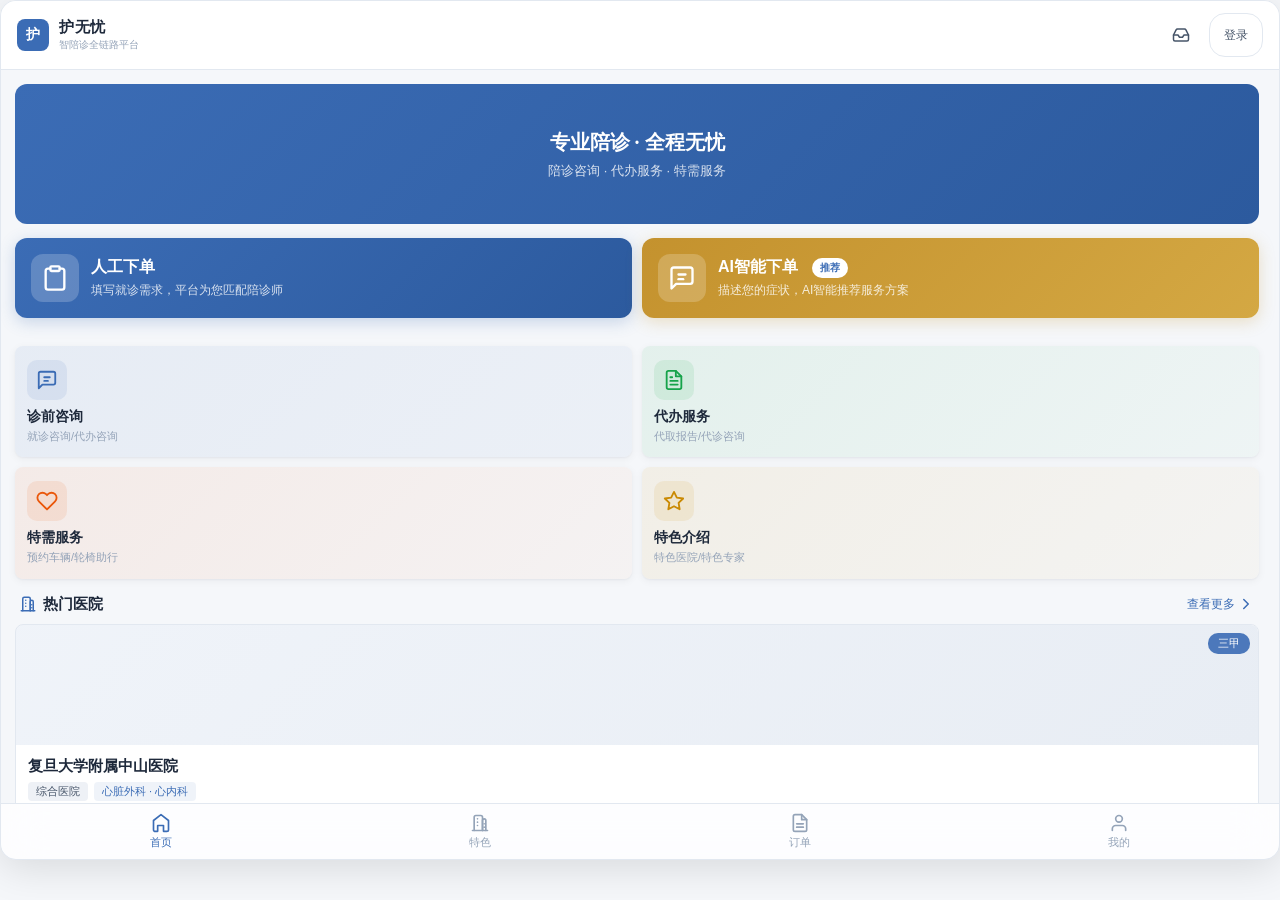
==== commit 11205aef: "fix: 最终优化 — Codex审查N-01/N-02修复 + 品牌色贯彻 + AI面板升级 【N-01】手机号默认值 138****8866→138 8866 8866（修复校验阻断） 【N-02" ====
--- a/index.html
+++ b/index.html
@@ -8,15 +8,15 @@
 <meta name="apple-mobile-web-app-status-bar-style" content="default" />
 <meta name="format-detection" content="telephone=no" />
 <title>护无忧 · 智陪诊全链路平台</title>
-<link rel="stylesheet" href="src/styles/style.css?v=20260809fc" />
+<link rel="stylesheet" href="src/styles/style.css?v=20260809gc" />
 <link rel="stylesheet" href="src/styles/workflow.css?v=20260806" />
 </head>
 <body>
 <div id="root"></div>
-<script src="src/scripts/data.js?v=20260809fb"></script>
+<script src="src/scripts/data.js?v=20260809gb"></script>
 <script src="src/scripts/store.js?v=20260806"></script>
-<script src="src/scripts/app.js?v=20260809f"></script>
-<script src="src/scripts/patient.js?v=20260809fd"></script>
+<script src="src/scripts/app.js?v=20260809g"></script>
+<script src="src/scripts/patient.js?v=20260809gd"></script>
 <script src="src/scripts/admin.js?v=20260806"></script>
 <script src="src/scripts/workflow.js?v=20260806"></script>
 </body>
--- a/src/styles/style.css
+++ b/src/styles/style.css
@@ -402,7 +402,7 @@
 .ai-order-desc { font-size: 12px; color: rgba(255,255,255,0.9); margin-top: 3px; }
 
 /* 首页Banner */
-.ph-banner-placeholder { background: linear-gradient(135deg, #667eea 0%, #764ba2 100%); border-radius: var(--radius); padding: 20px 16px; margin-bottom: 14px; color: #fff; }
+.ph-banner-placeholder { background: linear-gradient(135deg, var(--accent) 0%, var(--accent-deep) 100%); border-radius: var(--radius); padding: 20px 16px; margin-bottom: 14px; color: #fff; }
 .bp-title { font-size: 18px; font-weight: 700; }
 .bp-sub { font-size: 13px; color: rgba(255,255,255,0.9); margin-top: 6px; }
 
@@ -753,16 +753,20 @@
 .tb-search-wrap .tb-search { flex: 1; min-width: 0; border: none; padding: 8px 0; background: none; box-shadow: none; }
 .tb-search-wrap .tb-search:focus { box-shadow: none; }
 
-/* AI 面板玻璃材质 */
+/* AI 面板 Liquid Glass 材质 */
 .ai-panel {
-  background: rgba(255,255,255,0.82);
+  background: linear-gradient(160deg, rgba(255,255,255,0.78), rgba(248,250,253,0.65));
   backdrop-filter: blur(24px) saturate(180%);
   -webkit-backdrop-filter: blur(24px) saturate(180%);
-  border: 1px solid rgba(255,255,255,0.3);
+  border: 1px solid rgba(255,255,255,0.6);
+  box-shadow:
+    0 2px 6px rgba(15,23,42,0.06),
+    0 20px 48px rgba(15,23,42,0.14),
+    inset 0 1px 0 rgba(255,255,255,0.85);
   animation: aiSlideUp var(--dur-slow) var(--ease-out) both;
 }
 @supports not (backdrop-filter: blur(1px)) {
-  .ai-panel { background: #ffffff; }
+  .ai-panel { background: #ffffff; box-shadow: 0 4px 8px rgba(15,23,42,0.06), 0 16px 40px rgba(15,23,42,0.12); }
 }
 @keyframes aiSlideUp {
   from { opacity: 0; transform: translateY(24px); }
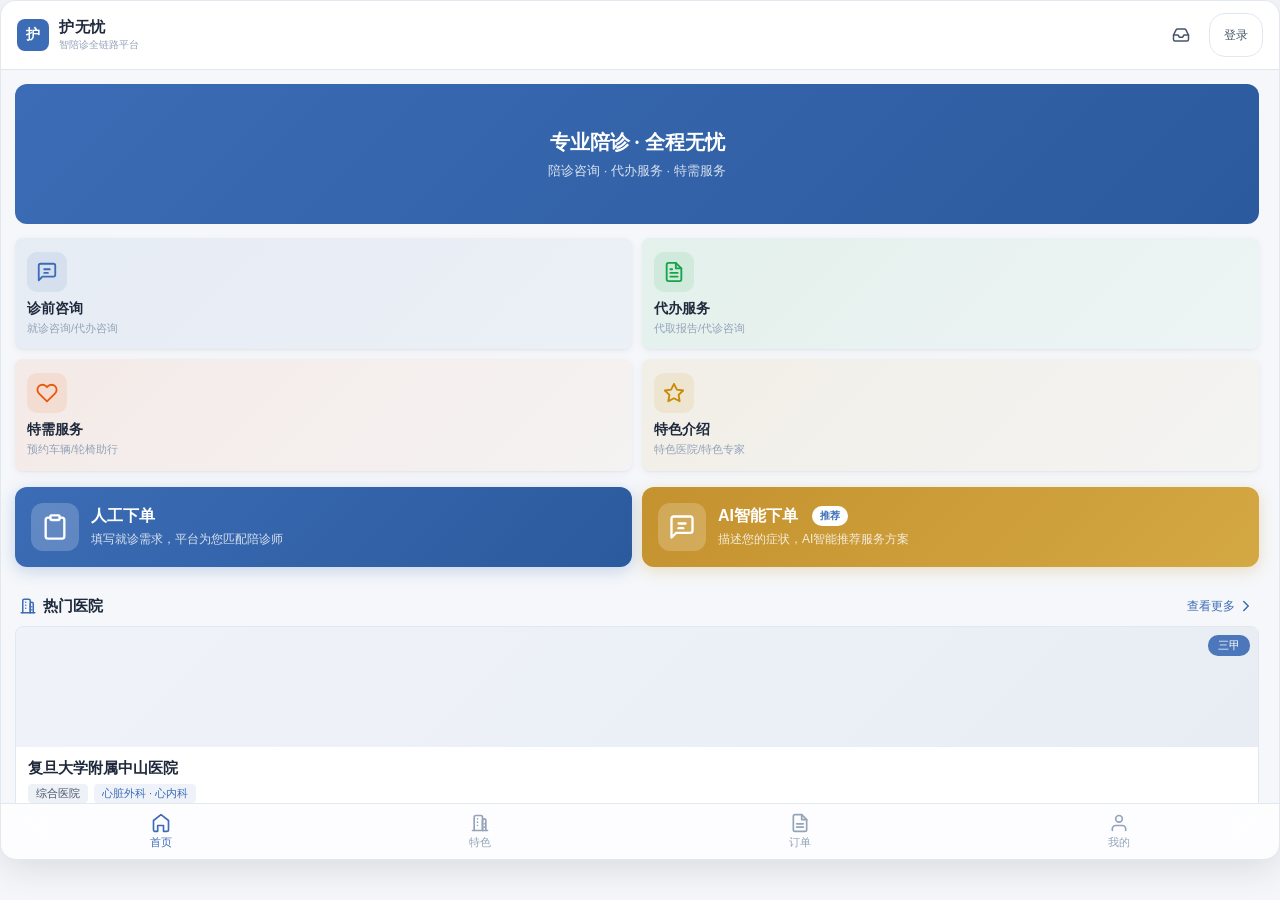
==== commit 5e249500: "docs: 收尾 — index.html 缓存版本号递增、冒烟清单重写（35 项含新流程与老数据兼容）、README/CLAUDE.md 功能清单同步 Co-Authored-By: Claude " ====
--- a/index.html
+++ b/index.html
@@ -8,16 +8,16 @@
 <meta name="apple-mobile-web-app-status-bar-style" content="default" />
 <meta name="format-detection" content="telephone=no" />
 <title>护无忧 · 智陪诊全链路平台</title>
-<link rel="stylesheet" href="src/styles/style.css?v=20260809gc" />
-<link rel="stylesheet" href="src/styles/workflow.css?v=20260806" />
+<link rel="stylesheet" href="src/styles/style.css?v=20260813a" />
+<link rel="stylesheet" href="src/styles/workflow.css?v=20260813a" />
 </head>
 <body>
 <div id="root"></div>
-<script src="src/scripts/data.js?v=20260809gb"></script>
-<script src="src/scripts/store.js?v=20260806"></script>
+<script src="src/scripts/data.js?v=20260813a"></script>
+<script src="src/scripts/store.js?v=20260813a"></script>
 <script src="src/scripts/app.js?v=20260809g"></script>
-<script src="src/scripts/patient.js?v=20260809gd"></script>
+<script src="src/scripts/patient.js?v=20260813a"></script>
 <script src="src/scripts/admin.js?v=20260806"></script>
-<script src="src/scripts/workflow.js?v=20260806"></script>
+<script src="src/scripts/workflow.js?v=20260813a"></script>
 </body>
 </html>
--- a/src/styles/style.css
+++ b/src/styles/style.css
@@ -444,8 +444,6 @@
 .sub-card-arrow { color: var(--text-muted); display: flex; }
 .sub-card-arrow svg { width: 16px; height: 16px; stroke: var(--text-muted); stroke-width: 2; fill: none; stroke-linecap: round; stroke-linejoin: round; }
 .sub-card-desc { font-size: 12px; color: var(--text-secondary); line-height: 1.6; }
-.sub-card-price { font-size: 15px; font-weight: 700; color: var(--status-notfound); margin-top: 8px; }
-.sub-card-price small { font-size: 11px; color: var(--text-muted); text-decoration: line-through; margin-left: 6px; }
 
 /* ========== 服务流程步骤页 ========== */
 .steps-list { display: flex; flex-direction: column; gap: 0; }
@@ -455,6 +453,22 @@
 .step-content { flex: 1; padding-top: 2px; }
 .step-title { font-size: 14px; font-weight: 600; color: var(--text-primary); }
 .step-desc { font-size: 12px; color: var(--text-muted); margin-top: 4px; line-height: 1.5; }
+.steps-phase { margin-bottom: 16px; }
+.steps-phase:last-child { margin-bottom: 0; }
+.steps-phase-head { display: flex; align-items: center; margin: 0 0 6px; }
+.steps-phase-badge { background: var(--accent-bg); color: var(--accent); border-radius: 6px; font-size: 12px; font-weight: 600; padding: 2px 10px; }
+
+/* ========== 订单接单状态 ========== */
+.order-status.cancelled { background: rgba(220,38,38,0.08); color: var(--status-notfound); }
+.order-escort-row { margin-top: 8px; padding: 8px 10px; background: var(--accent-bg); border-radius: 6px; font-size: 12px; display: flex; justify-content: space-between; align-items: center; gap: 8px; }
+.order-escort-row strong { color: var(--accent); }
+.order-escort-right { display: flex; align-items: center; gap: 8px; }
+.order-escort-call { display: inline-flex; align-items: center; gap: 4px; color: var(--accent); font-weight: 600; text-decoration: none; min-height: 24px; }
+.order-escort-call svg { width: 14px; height: 14px; stroke: var(--accent); stroke-width: 2; fill: none; stroke-linecap: round; stroke-linejoin: round; }
+.order-escort-stage { color: var(--text-muted); font-size: 11px; white-space: nowrap; }
+.order-escort-pending { margin-top: 8px; padding: 8px 10px; background: var(--bg-hover); border-radius: 6px; font-size: 12px; color: var(--text-muted); }
+.progress-escort-line { display: block; margin-top: 8px; color: var(--accent); font-size: 12px; font-weight: 600; }
+.progress-escort-line.pending { color: var(--text-muted); font-weight: 400; }
 
 /* ========== 预约表单 ========== */
 .booking-form { padding-bottom: 70px; }
--- a/src/styles/workflow.css
+++ b/src/styles/workflow.css
@@ -833,3 +833,38 @@
   .hhs-intro { font-size: 11px; }
   .hhs-name { font-size: 14px; }
 }
+
+/* ===== 统一需求表单：患者档案两列网格 ===== */
+.form-grid-2 {
+  display: grid;
+  grid-template-columns: 1fr 1fr;
+  gap: 12px;
+}
+.form-grid-full {
+  grid-column: 1 / -1;
+}
+.form-grid-2 .field-label {
+  display: block;
+}
+.gender-row {
+  display: flex;
+  align-items: center;
+  gap: 16px;
+  height: 44px;
+}
+.gender-row label {
+  display: flex;
+  align-items: center;
+  gap: 6px;
+  font-size: 14px;
+  color: var(--text-primary);
+  cursor: pointer;
+}
+.gender-row input[type="radio"] {
+  width: 16px;
+  height: 16px;
+  accent-color: var(--accent);
+}
+@media (max-width:374px) {
+  .form-grid-2 { grid-template-columns: 1fr; }
+}
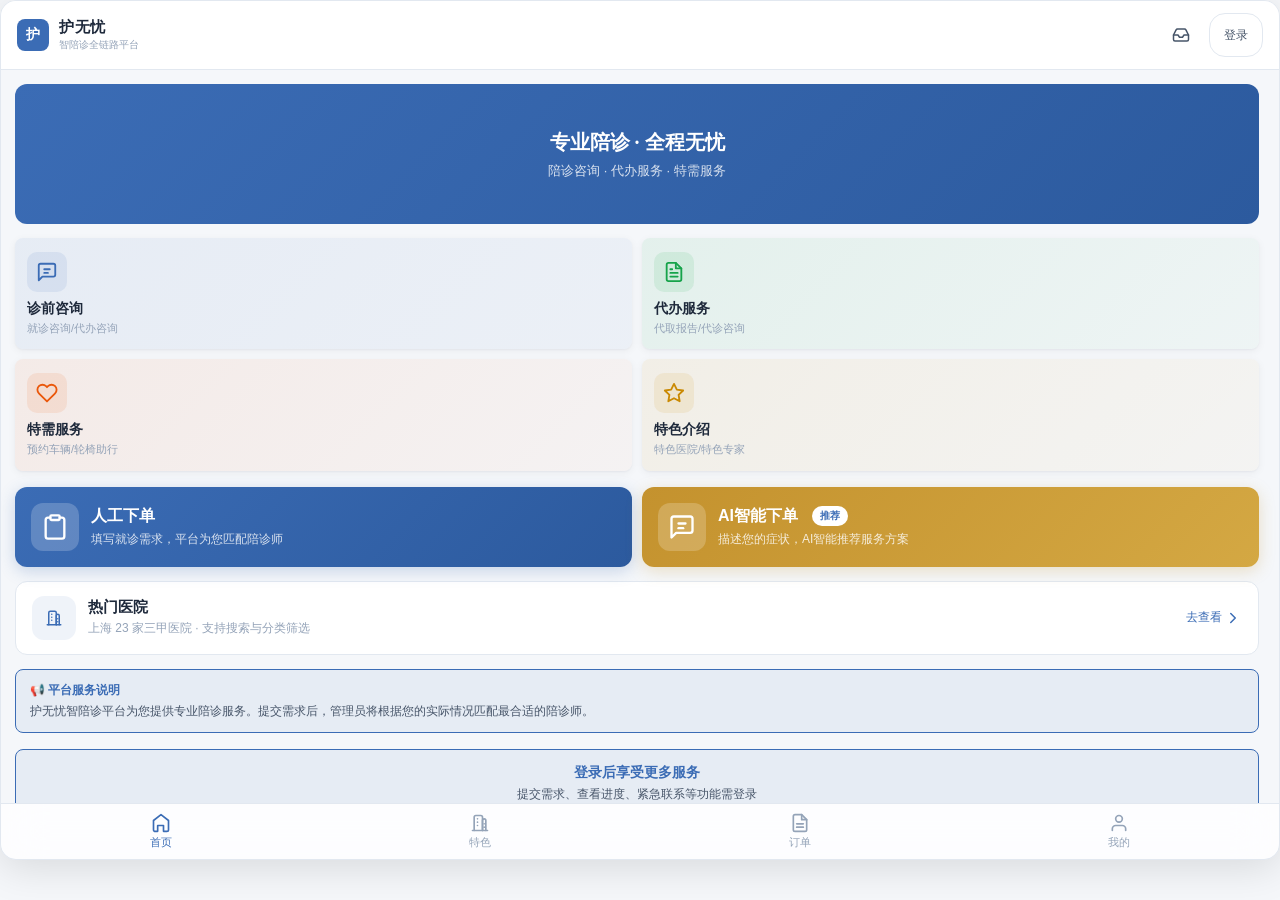
==== commit deae5a8c: "refactor: 热门医院迁移特色Tab — 首页仅留入口卡（点击重置筛选并跳Tab2高亮）、特色Tab重写为完整医院目录（搜索/分类/城市/排序+实景图卡）、删除旧列表页链路与首字占位卡、goBa" ====
--- a/index.html
+++ b/index.html
@@ -8,16 +8,18 @@
 <meta name="apple-mobile-web-app-status-bar-style" content="default" />
 <meta name="format-detection" content="telephone=no" />
 <title>护无忧 · 智陪诊全链路平台</title>
-<link rel="stylesheet" href="src/styles/style.css?v=20260813a" />
+<link rel="stylesheet" href="src/styles/style.css?v=20260814a" />
 <link rel="stylesheet" href="src/styles/workflow.css?v=20260813a" />
 </head>
 <body>
 <div id="root"></div>
+<script src="src/scripts/data-hospitals.js?v=20260813b"></script>
 <script src="src/scripts/data.js?v=20260813a"></script>
 <script src="src/scripts/store.js?v=20260813a"></script>
-<script src="src/scripts/app.js?v=20260809g"></script>
-<script src="src/scripts/patient.js?v=20260813a"></script>
+<script src="src/scripts/app.js?v=20260814a"></script>
+<script src="src/scripts/patient.js?v=20260814a"></script>
+<script src="src/scripts/hospital-ui.js?v=20260814a"></script>
 <script src="src/scripts/admin.js?v=20260806"></script>
-<script src="src/scripts/workflow.js?v=20260813a"></script>
+<script src="src/scripts/workflow.js?v=20260814a"></script>
 </body>
 </html>
--- a/src/styles/style.css
+++ b/src/styles/style.css
@@ -430,6 +430,17 @@
 .ph-hosp-addr svg { width: 11px; height: 11px; stroke: var(--text-muted); stroke-width: 2; fill: none; stroke-linecap: round; stroke-linejoin: round; vertical-align: -1px; flex-shrink: 0; }
 .ph-hosp-order { font-size: 10px; color: var(--accent); background: var(--accent-bg); padding: 2px 8px; border-radius: 10px; white-space: nowrap; flex-shrink: 0; }
 
+/* ========== 首页热门医院入口卡 ========== */
+.ph-hosp-entry { display: flex; align-items: center; gap: 12px; padding: 14px 16px; background: var(--bg-card); border: 1px solid var(--border-color); border-radius: var(--radius-lg); cursor: pointer; margin-bottom: 14px; }
+.ph-hosp-entry:active { background: var(--bg-hover); transform: scale(0.98); }
+.ph-he-icon { width: 44px; height: 44px; border-radius: 12px; background: var(--accent-bg); color: var(--accent); display: flex; align-items: center; justify-content: center; flex-shrink: 0; }
+.ph-he-icon svg { width: 24px; height: 24px; stroke: var(--accent); stroke-width: 2; fill: none; stroke-linecap: round; stroke-linejoin: round; }
+.ph-he-text { flex: 1; min-width: 0; }
+.ph-he-title { font-size: 15px; font-weight: 600; color: var(--text-primary); }
+.ph-he-desc { font-size: 12px; color: var(--text-muted); margin-top: 3px; }
+.ph-he-cta { color: var(--accent); font-size: 12px; font-weight: 500; display: flex; align-items: center; gap: 2px; flex-shrink: 0; }
+.ph-he-cta svg { width: 14px; height: 14px; stroke: var(--accent); stroke-width: 2.5; fill: none; stroke-linecap: round; stroke-linejoin: round; }
+
 /* 首页快捷服务入口（特色介绍等大卡片） */
 .ph-svc-big-card { background: var(--bg-card); border: 1px solid var(--border-color); border-radius: var(--radius); padding: 16px; margin-bottom: 12px; cursor: pointer; }
 
@@ -460,6 +471,15 @@
 
 /* ========== 订单接单状态 ========== */
 .order-status.cancelled { background: rgba(220,38,38,0.08); color: var(--status-notfound); }
+
+/* ========== 医院详情：分支地址 / 核心优势小标题 / 来源脚注 ========== */
+.hd-branches { margin-top: 8px; display: flex; flex-direction: column; gap: 4px; }
+.hd-branch { display: flex; align-items: baseline; gap: 8px; font-size: 13px; color: var(--text-secondary); }
+.hd-branch-tag { flex-shrink: 0; background: var(--accent-bg); color: var(--accent); border-radius: 6px; font-size: 11px; font-weight: 600; padding: 1px 6px; }
+.hd-branch-tag.main { background: var(--accent); color: #fff; }
+.hd-branch-addr { line-height: 1.5; }
+.hd-adv-title { margin-top: 12px; font-size: 13px; font-weight: 600; color: var(--text-primary); }
+.hd-source-foot { margin-top: 10px; font-size: 11px; color: var(--text-muted); line-height: 1.6; }
 .order-escort-row { margin-top: 8px; padding: 8px 10px; background: var(--accent-bg); border-radius: 6px; font-size: 12px; display: flex; justify-content: space-between; align-items: center; gap: 8px; }
 .order-escort-row strong { color: var(--accent); }
 .order-escort-right { display: flex; align-items: center; gap: 8px; }
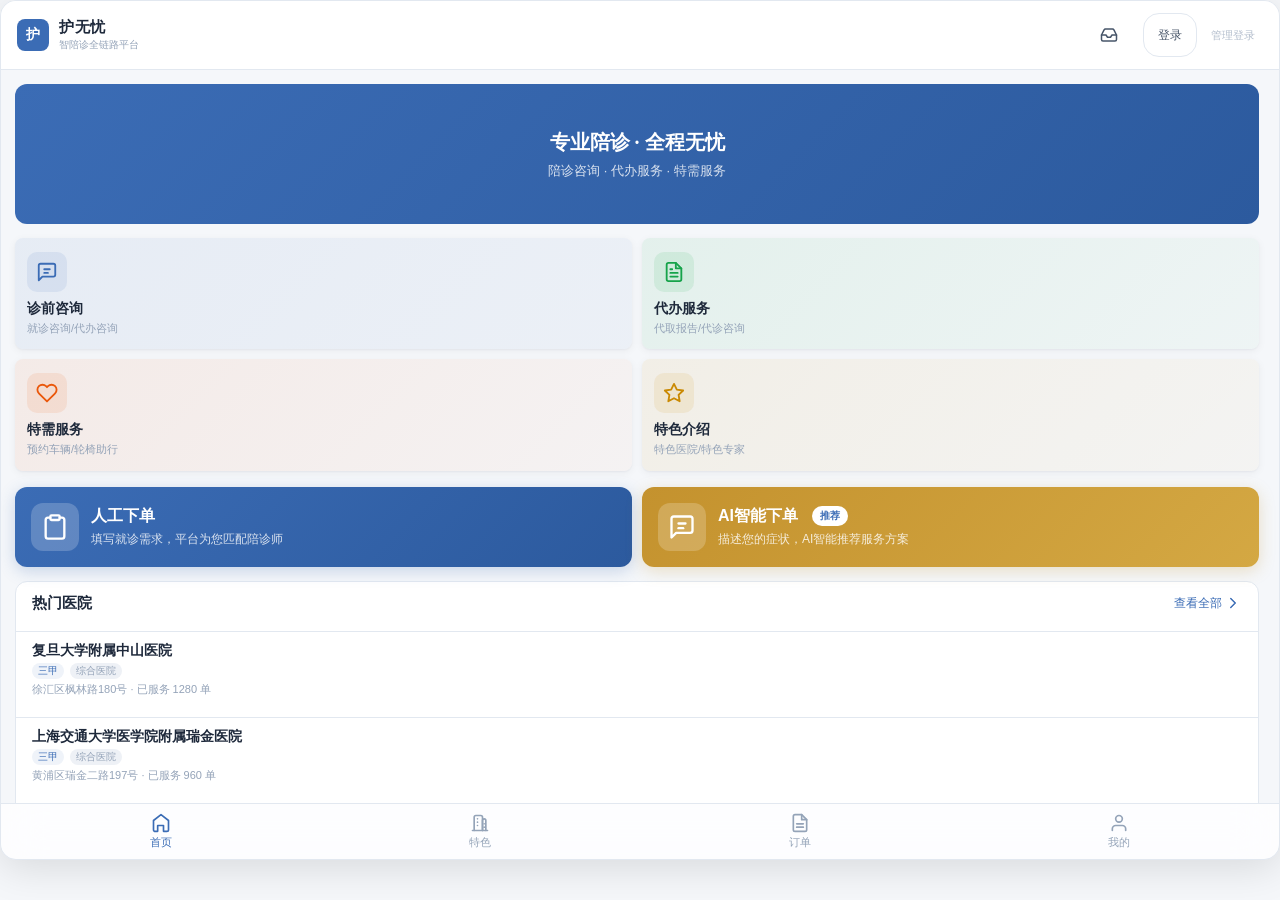
==== commit 23d3cf84: "feat: 部署最新版本 - 代码与文档更新" ====
--- a/index.html
+++ b/index.html
@@ -1,25 +1,25 @@
-<!DOCTYPE html>
-<html lang="zh-CN">
-<head>
-<meta charset="UTF-8" />
-<meta name="viewport" content="width=device-width, initial-scale=1.0, viewport-fit=cover" />
-<meta name="theme-color" content="#3b6cb5" />
-<meta name="apple-mobile-web-app-capable" content="yes" />
-<meta name="apple-mobile-web-app-status-bar-style" content="default" />
-<meta name="format-detection" content="telephone=no" />
-<title>护无忧 · 智陪诊全链路平台</title>
-<link rel="stylesheet" href="src/styles/style.css?v=20260814a" />
-<link rel="stylesheet" href="src/styles/workflow.css?v=20260813a" />
-</head>
-<body>
-<div id="root"></div>
-<script src="src/scripts/data-hospitals.js?v=20260813b"></script>
-<script src="src/scripts/data.js?v=20260813a"></script>
-<script src="src/scripts/store.js?v=20260813a"></script>
-<script src="src/scripts/app.js?v=20260814a"></script>
-<script src="src/scripts/patient.js?v=20260814a"></script>
-<script src="src/scripts/hospital-ui.js?v=20260814a"></script>
-<script src="src/scripts/admin.js?v=20260806"></script>
-<script src="src/scripts/workflow.js?v=20260814a"></script>
-</body>
-</html>
+<!DOCTYPE html>
+<html lang="zh-CN">
+<head>
+<meta charset="UTF-8" />
+<meta name="viewport" content="width=device-width, initial-scale=1.0, viewport-fit=cover" />
+<meta name="theme-color" content="#3b6cb5" />
+<meta name="apple-mobile-web-app-capable" content="yes" />
+<meta name="apple-mobile-web-app-status-bar-style" content="default" />
+<meta name="format-detection" content="telephone=no" />
+<title>护无忧 · 智陪诊全链路平台</title>
+<link rel="stylesheet" href="src/styles/style.css?v=20260816a" />
+<link rel="stylesheet" href="src/styles/workflow.css?v=20260816a" />
+</head>
+<body>
+<div id="root"></div>
+<script src="src/scripts/data-hospitals.js?v=20260813b"></script>
+<script src="src/scripts/data.js?v=20260816a"></script>
+<script src="src/scripts/store.js?v=20260816a"></script>
+<script src="src/scripts/app.js?v=20260816a"></script>
+<script src="src/scripts/patient.js?v=20260816a"></script>
+<script src="src/scripts/hospital-ui.js?v=20260814a"></script>
+<script src="src/scripts/admin.js?v=20260806"></script>
+<script src="src/scripts/workflow.js?v=20260816a"></script>
+</body>
+</html>
--- a/src/styles/style.css
+++ b/src/styles/style.css
@@ -1,842 +1,852 @@
-/* ========== 全局变量（对齐科研2 SaaS 风格）========== */
-/* 优先使用系统字体栈，避免外部字体在弱网下阻塞首屏 */
-
-:root {
-  /* 完全对齐科研2 SaaS 系统 */
-  --bg-primary: #f5f7fa;
-  --bg-secondary: #ffffff;
-  --bg-tertiary: #eef1f6;
-  --bg-card: #ffffff;
-  --bg-hover: #f0f3f8;
-  --border-color: #e2e8f0;
-  --border-light: #cbd5e1;
-  --text-primary: #1e293b;
-  --text-secondary: #475569;
-  --text-muted: #94a3b8;
-  /* 主色与科研2 完全一致 */
-  --accent-blue: #3b6cb5;
-  --accent-blue-light: #4a7cbe;
-  --accent: #3b6cb5;
-  --accent-light: #4a7cbe;
-  --accent-bg: rgba(59,108,181,0.08);
-  --accent-deep: #2c5a9e;
-  --accent-amber: #c4922e;
-  --accent-amber-light: #d4a843;
-  /* 状态色与科研2 一致 */
-  --status-covered: #16a34a;
-  --status-partial: #ca8a04;
-  --status-notfound: #dc2626;
-  --status-pending: #94a3b8;
-  --status-qualified: #ea580c;
-  --radius: 8px;
-  --radius-lg: 12px;
-  --tabbar-h: 56px;
-
-  /* === UI Design System 新增：间距系统（4pt 基准）=== */
-  --space-1: 4px;
-  --space-2: 8px;
-  --space-3: 12px;
-  --space-4: 16px;
-  --space-5: 20px;
-  --space-6: 24px;
-  --space-8: 32px;
-  --space-10: 40px;
-
-  /* === 新增：文本层级 === */
-  --text-tertiary: #64748b;
-
-  /* === 修复：--warm 变量（.tag-orange 引用但未定义）=== */
-  --warm: #c4922e;
-
-  /* === 新增：阴影升级（双层阴影替代单层）=== */
-  --shadow-sm: 0 1px 2px rgba(15,23,42,0.04), 0 2px 8px rgba(15,23,42,0.05);
-  --shadow-md: 0 2px 4px rgba(15,23,42,0.05), 0 8px 24px rgba(15,23,42,0.08);
-  --shadow-lg: 0 4px 8px rgba(15,23,42,0.06), 0 16px 40px rgba(15,23,42,0.12);
-
-  /* === 新增：圆角分级 === */
-  --radius-xs: 6px;
-  --radius-sm: 8px;
-  --radius-md: 10px;
-  --radius-xl: 16px;
-  --radius-xxl: 24px;
-
-  /* === 新增：动效 Token === */
-  --dur-fast: 150ms;
-  --dur-base: 225ms;
-  --dur-slow: 350ms;
-  --ease-standard: cubic-bezier(0.25, 0.1, 0.25, 1);
-  --ease-out: cubic-bezier(0.16, 1, 0.3, 1);
-
-  /* === 新增：玻璃材质 === */
-  --glass-bg: rgba(255,255,255,0.78);
-}
-[hidden] { display: none !important; }
-* { box-sizing: border-box; margin: 0; padding: 0; -webkit-tap-highlight-color: transparent; }
-html, body { height: 100%; font-family: 'Noto Sans SC', -apple-system, "PingFang SC", "Microsoft YaHei", BlinkMacSystemFont, sans-serif; font-size: 14px; color: var(--text-primary); background: var(--bg-primary); -webkit-font-smoothing: antialiased; -moz-osx-font-smoothing: grayscale; }
-h1, h2, h3, h4 { font-family: 'Noto Serif SC', "PingFang SC", "Songti SC", serif; font-weight: 700; }
-button, input, select, textarea { font-family: inherit; outline: none; }
-a { color: inherit; text-decoration: none; cursor: pointer; }
-
-::-webkit-scrollbar { width: 6px; height: 6px; }
-::-webkit-scrollbar-track { background: var(--bg-tertiary); }
-::-webkit-scrollbar-thumb { background: var(--border-light); border-radius: 3px; }
-::-webkit-scrollbar-thumb:hover { background: var(--text-muted); }
-
-/* ========== 登录页（医疗专业风：纯色背景 + 边框卡片）========== */
-body.loginSelect, body.patientLogin, body.adminLogin { background: var(--bg-primary); }
-.login-bg { min-height: 100vh; display: flex; align-items: center; justify-content: center; padding: 20px; }
-.login-wrap { position: relative; width: 100%; max-width: 420px; background: var(--bg-secondary); border: 1px solid var(--border-color); border-radius: var(--radius-lg); padding: 36px 32px; box-shadow: var(--shadow-md); }
-.login-back { position: absolute; top: 16px; left: 16px; color: var(--text-secondary); font-size: 13px; cursor: pointer; padding: 6px 12px; border-radius: var(--radius); background: var(--bg-tertiary); display: flex; align-items: center; gap: 4px; }
-.login-brand { text-align: center; margin-bottom: 24px; }
-.lb-logo { width: 56px; height: 56px; border-radius: 12px; margin: 0 auto 14px; background: var(--accent); color: #fff; display: flex; align-items: center; justify-content: center; font-size: 24px; font-weight: 700; font-family: 'Noto Serif SC', serif; box-shadow: 0 4px 12px rgba(59,108,181,0.25); }
-.lb-logo-admin { background: var(--accent-deep); }
-.lb-name { font-size: 20px; font-weight: 700; font-family: 'Noto Serif SC', serif; color: var(--text-primary); letter-spacing: 1px; }
-.lb-sub { font-size: 12px; color: var(--text-muted); margin-top: 6px; letter-spacing: 0.5px; }
-.login-slogan { display: none; }
-.role-cards { display: flex; flex-direction: column; gap: 10px; }
-.role-card { display: flex; align-items: center; gap: 14px; padding: 16px; background: var(--bg-secondary); border-radius: var(--radius); cursor: pointer; border: 1px solid var(--border-color); transition: background-color .15s, border-color .15s, box-shadow .15s, transform .15s, opacity .15s; }
-.role-card:hover { border-color: var(--accent); background: var(--bg-hover); }
-.rc-icon { width: 40px; height: 40px; border-radius: var(--radius); display: flex; align-items: center; justify-content: center; flex-shrink: 0; }
-.role-card-patient .rc-icon { background: var(--accent-bg); color: var(--accent); }
-.role-card-admin .rc-icon { background: var(--accent-bg); color: var(--accent-deep); }
-.rc-title { font-size: 14px; font-weight: 600; color: var(--text-primary); }
-.rc-desc { font-size: 12px; color: var(--text-muted); margin-top: 3px; }
-.rc-arrow { margin-left: auto; color: var(--text-muted); }
-.login-foot { text-align: center; font-size: 11px; color: var(--text-muted); margin-top: 24px; }
-
-.login-form { margin-top: 8px; }
-.form-group { margin-bottom: 16px; }
-.fg-label { font-size: 13px; font-weight: 500; color: var(--text-secondary); margin-bottom: 6px; display: flex; align-items: center; gap: 4px; }
-.fg-input { width: 100%; padding: 10px 12px; border: 1px solid var(--border-color); border-radius: var(--radius); font-size: 14px; background: var(--bg-primary); color: var(--text-primary); transition: background-color .2s, border-color .2s, box-shadow .2s, transform .2s, opacity .2s; }
-.fg-input:focus { border-color: var(--accent); box-shadow: 0 0 0 2px rgba(59,108,181,0.15); background: #fff; }
-.fg-input::placeholder { color: var(--text-muted); }
-.fg-select { width: 100%; padding: 10px 12px; border: 1px solid var(--border-color); border-radius: var(--radius); font-size: 14px; background: var(--bg-primary); appearance: none; background-image: url("data:image/svg+xml,%3Csvg xmlns='http://www.w3.org/2000/svg' width='12' height='12' viewBox='0 0 12 12'%3E%3Cpath fill='%2394a3b8' d='M6 8L2 4h8z'/%3E%3C/svg%3E"); background-repeat: no-repeat; background-position: right 12px center; }
-.fg-options { display: grid; grid-template-columns: repeat(2, 1fr); gap: 8px; }
-.fg-option { padding: 10px; border: 1px solid var(--border-color); border-radius: var(--radius); background: #fff; text-align: center; cursor: pointer; font-size: 13px; }
-.fg-option.sel { border-color: var(--accent); background: var(--accent-bg); color: var(--accent); }
-.fo-sub { font-size: 11px; color: var(--text-muted); margin-top: 4px; }
-.code-row { display: flex; gap: 8px; }
-.code-row .fg-input { flex: 1; }
-.code-btn { white-space: nowrap; padding: 0 14px; border: 1px solid var(--accent); background: var(--accent-bg); color: var(--accent); border-radius: var(--radius); font-size: 12px; cursor: pointer; }
-.code-btn:disabled { color: var(--text-muted); border-color: var(--border-color); background: var(--bg-tertiary); }
-
-.btn { width: 100%; padding: 10px 16px; border: none; border-radius: var(--radius); background: var(--accent); color: #fff; font-size: 14px; font-weight: 500; cursor: pointer; transition: background-color .2s, border-color .2s, box-shadow .2s, transform .2s, opacity .2s; display: inline-flex; align-items: center; justify-content: center; gap: 6px; }
-.btn:hover { background: var(--accent-light); box-shadow: 0 2px 8px rgba(59, 108, 181, 0.3); }
-.btn:active { transform: scale(0.99); }
-.btn-outline { background: transparent; color: var(--text-secondary); border: 1px solid var(--border-light); }
-.btn-outline:hover { background: var(--bg-hover); color: var(--text-primary); border-color: var(--border-light); box-shadow: none; }
-.btn-sm { width: auto; padding: 6px 12px; font-size: 12px; }
-.btn-link { background: none; border: none; color: var(--accent); cursor: pointer; font-size: 13px; padding: 4px 8px; }
-.btn-link:hover { text-decoration: underline; }
-.btn-danger { background: var(--status-notfound); }
-.btn-login { height: 44px; font-size: 15px; letter-spacing: 4px; margin-top: 4px; }
-.login-tip { display: flex; gap: 8px; align-items: center; margin-top: 16px; padding: 10px; background: var(--bg-tertiary); border-radius: var(--radius); font-size: 11px; color: var(--text-secondary); }
-.ai-icon-sm { width: 22px; height: 22px; border-radius: 6px; flex-shrink: 0; background: var(--accent); color: #fff; display: flex; align-items: center; justify-content: center; font-size: 10px; font-weight: 700; }
-
-/* ========== 患者端（手机壳）========== */
-/* 手机端：占满全屏；PC 端：居中显示手机壳，两侧留灰底 */
-/* 关键：用 100vh 固定高度 + flex column + screen 独立滚动，保证所有 Tab 页面高度一致 */
-body.patient { background: var(--bg-tertiary); display: flex; justify-content: center; height: 100vh; overflow: hidden; }
-#phone-frame { width: 100%; max-width: 100%; height: 100vh; background: var(--bg-primary); position: relative; display: flex; flex-direction: column; overflow: hidden; }
-@media (min-width: 768px) {
-  body.patient { padding: 24px 0; height: auto; overflow: auto; }
-  #phone-frame { max-width: 420px; height: calc(100vh - 48px); min-height: 600px; border-radius: 24px; overflow: hidden; box-shadow: 0 8px 40px rgba(0,0,0,0.12); border: 1px solid var(--border-color); }
-}
-#app { display: flex; flex-direction: column; height: 100%; min-height: 0; overflow: hidden; }
-.role-bar { display: flex; align-items: center; justify-content: space-between; padding: 12px 16px; background: var(--bg-secondary); border-bottom: 1px solid var(--border-color); flex-shrink: 0; }
-.role-brand { display: flex; align-items: center; gap: 10px; }
-.brand-logo { width: 32px; height: 32px; border-radius: var(--radius); background: var(--accent); color: #fff; display: flex; align-items: center; justify-content: center; font-weight: 700; font-family: 'Noto Serif SC', serif; }
-.brand-name { font-size: 15px; font-weight: 600; color: var(--text-primary); letter-spacing: 0.5px; }
-.brand-sub { font-size: 10px; color: var(--text-muted); margin-top: 1px; }
-.role-btn { padding: 6px 14px; border: 1px solid var(--border-color); background: #fff; border-radius: 16px; font-size: 12px; cursor: pointer; color: var(--text-secondary); }
-/* screen 作为独立滚动区，高度固定 = 视口 - 顶栏 - tabbar，每个 Tab 高度一致 */
-.screen { flex: 1; min-height: 0; padding: 14px 14px 18px; overflow-y: auto; -webkit-overflow-scrolling: touch; }
-.fade-in { animation: fadeIn .25s ease; }
-@keyframes fadeIn { from { opacity: 0; transform: translateY(4px); } to { opacity: 1; transform: none; } }
-
-/* tabbar 改为 sticky/flex 子项，不再 fixed，避免内容被遮挡造成"大小不一样" */
-/* TabBar — Liquid Glass 玻璃材质 */
-.tabbar {
-  flex-shrink: 0;
-  height: var(--tabbar-h);
-  background: rgba(255,255,255,0.78);
-  backdrop-filter: blur(20px) saturate(180%);
-  -webkit-backdrop-filter: blur(20px) saturate(180%);
-  display: flex;
-  border-top: 1px solid var(--border-color);
-  z-index: 50;
-}
-@supports not (backdrop-filter: blur(1px)) {
-  .tabbar { background: #ffffff; }
-}
-.tabbar button { flex: 1; border: none; background: none; display: flex; flex-direction: column; align-items: center; justify-content: center; gap: 2px; font-size: 11px; color: var(--text-muted); cursor: pointer; padding: 4px 0; }
-
-/* 页面转场动画 */
-.screen-push-enter {
-  animation: slideInRight var(--dur-slow) var(--ease-out) both;
-}
-@keyframes slideInRight {
-  from { opacity: 0; transform: translateX(16px); }
-  to   { opacity: 1; transform: translateX(0); }
-}
-.screen-pop-enter {
-  animation: slideInLeft var(--dur-slow) var(--ease-out) both;
-}
-@keyframes slideInLeft {
-  from { opacity: 0; transform: translateX(-16px); }
-  to   { opacity: 1; transform: translateX(0); }
-}
-.tabbar button.active { color: var(--accent); }
-.tabbar button.active svg { stroke: var(--accent); }
-.tabbar button svg { width: 20px; height: 20px; stroke: var(--text-muted); stroke-width: 2; fill: none; stroke-linecap: round; stroke-linejoin: round; }
-.tabbar button.active svg { stroke: var(--accent); }
-.tab-icon { display: flex; }
-
-/* 患者端组件 - 医疗专业风 */
-.hero-card { background: linear-gradient(135deg, var(--accent) 0%, var(--accent-deep) 100%); color: #fff; border-radius: var(--radius-lg); padding: 18px 16px; margin-bottom: 14px; border: none; box-shadow: 0 4px 16px rgba(59,108,181,0.2); }
-.hero-greet { font-size: 17px; font-weight: 600; color: #fff; }
-.hero-weather { font-size: 12px; color: rgba(255,255,255,0.85); margin-top: 6px; display: flex; align-items: center; gap: 6px; }
-.hero-tip { font-size: 12px; color: rgba(255,255,255,0.95); margin-top: 10px; padding-top: 10px; border-top: 1px solid rgba(255,255,255,0.2); line-height: 1.5; }
-
-.ai-entry { display: flex; align-items: center; gap: 12px; background: var(--bg-secondary); border: 1px solid var(--accent); border-radius: var(--radius); padding: 14px; margin-bottom: 12px; color: var(--text-primary); cursor: pointer; transition: background-color .15s, border-color .15s, box-shadow .15s, transform .15s, opacity .15s; }
-.ai-entry:active { background: var(--bg-hover); }
-.ai-orb { width: 40px; height: 40px; border-radius: var(--radius); background: var(--accent); color: #fff; display: flex; align-items: center; justify-content: center; font-weight: 700; font-size: 13px; flex-shrink: 0; }
-.ai-orb svg { width: 20px; height: 20px; stroke: #fff; stroke-width: 2; fill: none; stroke-linecap: round; stroke-linejoin: round; }
-.ai-entry-text { flex: 1; }
-.ai-entry-title { font-size: 14px; font-weight: 600; color: var(--text-primary); }
-.ai-entry-sub { font-size: 11px; color: var(--text-muted); margin-top: 2px; }
-.ai-entry-arrow { color: var(--accent); }
-
-.today-card { background: var(--bg-card); border-radius: var(--radius-lg); padding: 16px; margin-bottom: 14px; border: 1px solid var(--border-color); box-shadow: var(--shadow-sm); }
-.today-card.today-empty { text-align: center; padding: 32px 14px; }
-.tc-head { display: flex; justify-content: space-between; align-items: center; }
-.tc-badge { font-size: 11px; font-weight: 600; padding: 4px 10px; border-radius: 12px; }
-.tc-badge.serving { background: rgba(22,163,74,0.1); color: var(--status-covered); }
-.tc-badge.accepted { background: var(--accent-bg); color: var(--accent); }
-.tc-time { font-size: 11px; color: var(--text-muted); }
-.tc-title { font-size: 15px; font-weight: 600; margin: 10px 0 12px; color: var(--text-primary); }
-.tc-escort { display: flex; align-items: center; gap: 10px; padding: 10px; background: var(--bg-tertiary); border-radius: var(--radius); }
-.tc-avatar { width: 36px; height: 36px; border-radius: 50%; background: var(--accent); color: #fff; display: flex; align-items: center; justify-content: center; font-weight: 600; font-size: 14px; }
-.tc-call { margin-left: auto; background: #fff; color: var(--accent); padding: 6px 12px; border-radius: var(--radius); font-size: 12px; font-weight: 500; text-decoration: none; border: 1px solid var(--border-color); }
-
-.sos-row { display: flex; gap: 10px; margin-bottom: 14px; }
-.sos-btn { flex: 1; display: flex; flex-direction: column; align-items: center; gap: 6px; padding: 14px 8px; border: 1px solid var(--border-color); border-radius: var(--radius); cursor: pointer; background: var(--bg-card); color: var(--text-secondary); font-size: 12px; font-weight: 500; transition: background-color .15s, border-color .15s, box-shadow .15s, transform .15s, opacity .15s; }
-.sos-btn:hover { border-color: var(--border-light); }
-.sos-btn:active { background: var(--bg-hover); }
-.sos-btn .sos-icon { width: 32px; height: 32px; border-radius: var(--radius); display: flex; align-items: center; justify-content: center; }
-.sos-btn .sos-icon svg { width: 18px; height: 18px; stroke-width: 2; fill: none; stroke-linecap: round; stroke-linejoin: round; }
-.sos-btn.sos-urgent .sos-icon { background: rgba(220,38,38,0.08); color: var(--status-notfound); }
-.sos-btn.sos-urgent .sos-icon svg { stroke: var(--status-notfound); }
-.sos-btn.sos-call .sos-icon { background: var(--accent-bg); color: var(--accent); }
-.sos-btn.sos-call .sos-icon svg { stroke: var(--accent); }
-.slogan-bar { display: none; }
-
-.page-head { margin-bottom: 20px; padding-bottom: 12px; border-bottom: 1px solid var(--border-color); }
-.page-head h2 { font-size: 20px; font-weight: 700; color: var(--text-primary); letter-spacing: 0.5px; }
-.page-head > div { margin-top: 6px; font-size: 12px; color: var(--text-muted); }
-.card { background: var(--bg-card); border-radius: var(--radius); padding: 14px; margin-bottom: 12px; border: 1px solid var(--border-color); }
-/* 对齐科研2 .card-hover */
-.card-hover { cursor: pointer; transition: background-color .2s, border-color .2s, box-shadow .2s, transform .2s, opacity .2s; }
-.card-hover:hover { background: var(--bg-hover); border-color: var(--border-light); transform: translateY(-1px); box-shadow: 0 4px 12px rgba(0,0,0,0.08); }
-
-/* 对齐科研2 通用状态类（与 .status-badge 并存）*/
-.status-covered { color: var(--status-covered); background: rgba(22,163,74,0.08); border: 1px solid rgba(22,163,74,0.2); }
-.status-partial { color: var(--status-partial); background: rgba(202,138,4,0.08); border: 1px solid rgba(202,138,4,0.2); }
-.status-notfound { color: var(--status-notfound); background: rgba(220,38,38,0.08); border: 1px solid rgba(220,38,38,0.2); }
-.status-pending { color: var(--status-pending); background: rgba(148,163,184,0.08); border: 1px solid rgba(148,163,184,0.2); }
-.card-title { font-size: 14px; font-weight: 600; margin-bottom: 12px; color: var(--text-primary); display: flex; align-items: center; gap: 6px; }
-.card-title svg { width: 16px; height: 16px; stroke: var(--accent); stroke-width: 2; fill: none; stroke-linecap: round; stroke-linejoin: round; flex-shrink: 0; }
-.pb-row { display: flex; justify-content: space-between; align-items: flex-start; gap: 12px; padding: 9px 0; border-bottom: 1px solid var(--border-color); font-size: 13px; }
-.pb-row:last-child { border-bottom: none; }
-.pb-label { color: var(--text-muted); flex-shrink: 0; min-width: 70px; }
-.pb-value { font-weight: 500; text-align: right; color: var(--text-primary); flex: 1; word-break: break-word; }
-
-.section-title { display: flex; justify-content: space-between; align-items: center; margin: 16px 0 10px; }
-.section-title h3 { font-size: 14px; font-weight: 600; }
-.section-title .more { font-size: 12px; color: var(--accent); cursor: pointer; }
-
-.status-badge { display: inline-flex; align-items: center; padding: 3px 8px; border-radius: 4px; font-size: 11px; font-weight: 500; white-space: nowrap; }
-.status-badge.pending { background: rgba(196,146,46,0.08); color: var(--status-partial); border: 1px solid rgba(196,146,46,0.2); }
-.status-badge.accepted { background: var(--accent-bg); color: var(--accent); border: 1px solid rgba(59,108,181,0.2); }
-.status-badge.serving { background: rgba(22,163,74,0.08); color: var(--status-covered); border: 1px solid rgba(22,163,74,0.2); }
-.status-badge.done { background: rgba(148,163,184,0.08); color: var(--status-pending); border: 1px solid rgba(148,163,184,0.2); }
-.status-badge.cancelled { background: rgba(220,38,38,0.08); color: var(--status-notfound); border: 1px solid rgba(220,38,38,0.2); }
-
-.tag { display: inline-block; padding: 2px 8px; border-radius: 4px; font-size: 11px; margin-right: 4px; }
-.tag-gray { background: var(--bg-tertiary); color: var(--text-secondary); }
-.tag-orange { background: rgba(196,146,46,0.08); color: var(--warm); border: 1px solid rgba(196,146,46,0.15); }
-.tag-blue { background: var(--accent-bg); color: var(--accent); border: 1px solid rgba(59,108,181,0.15); }
-.tag-red { background: rgba(220,38,38,0.08); color: var(--status-notfound); border: 1px solid rgba(220,38,38,0.15); }
-.tag-success { background: rgba(22,163,74,0.08); color: var(--status-covered); border: 1px solid rgba(22,163,74,0.15); }
-
-.step-bar { display: flex; gap: 4px; }
-.step-bar .step { flex: 1; height: 4px; border-radius: 2px; background: var(--bg-tertiary); transition: background .2s; }
-.step-bar .step.done { background: var(--accent); }
-.step-bar .step.active { background: var(--accent-light); }
-/* 进度条文字行：允许换行避免挤压 */
-.step-labels { display: flex; justify-content: space-between; font-size: 10px; color: var(--text-muted); margin-top: 6px; gap: 2px; }
-.step-labels span { flex: 1; text-align: center; line-height: 1.2; }
-.step-labels span.active { color: var(--accent); font-weight: 700; }
-
-.empty { text-align: center; padding: 40px 14px; color: var(--text-muted); font-size: 13px; }
-.empty .em-icon { font-size: 36px; margin-bottom: 8px; opacity: 0.5; }
-.empty .em-icon svg { width: 40px; height: 40px; stroke: var(--text-muted); stroke-width: 1.5; fill: none; stroke-linecap: round; stroke-linejoin: round; }
-.empty-inline { text-align: center; padding: 20px; color: var(--text-muted); font-size: 12px; }
-
-/* 订单详情页 */
-.order-page { min-height: 100%; }
-.order-header { display: flex; align-items: center; gap: 8px; margin-bottom: 12px; }
-.order-header h2 { font-size: 16px; font-weight: 600; }
-.oh-back { cursor: pointer; color: var(--accent); display: flex; align-items: center; padding: 4px; }
-.oh-back svg { width: 20px; height: 20px; stroke: var(--accent); stroke-width: 2; fill: none; stroke-linecap: round; stroke-linejoin: round; }
-
-.ai-tip { display: flex; gap: 10px; align-items: flex-start; background: var(--accent-bg); border-radius: var(--radius); padding: 10px; margin: 10px 0; border: 1px solid rgba(59,108,181,0.1); }
-.ai-tip .ai-icon { width: 24px; height: 24px; border-radius: 6px; flex-shrink: 0; background: var(--accent); color: #fff; display: flex; align-items: center; justify-content: center; font-size: 10px; font-weight: 700; }
-.ai-tip .ai-content { flex: 1; }
-.ai-tip .ai-title { font-size: 12px; font-weight: 600; display: flex; align-items: center; gap: 4px; }
-.ai-tip .ai-title svg { width: 14px; height: 14px; stroke: var(--accent); stroke-width: 2; fill: none; stroke-linecap: round; stroke-linejoin: round; }
-.ai-tip .ai-text { font-size: 11px; color: var(--text-secondary); margin-top: 3px; line-height: 1.5; }
-
-/* AI 消息中的动作链接（按钮样式）*/
-.ai-action-link { display: inline-block; margin-top: 8px; padding: 8px 16px; background: var(--accent); color: #fff !important; text-decoration: none; border-radius: var(--radius); font-size: 13px; font-weight: 500; cursor: pointer; transition: background .15s; }
-.ai-action-link:hover { background: var(--accent-deep); }
-
-/* 通知面板 */
-.notify-panel { position: absolute; top: calc(100% + 8px); right: 0; width: 340px; max-height: 420px; overflow-y: auto; background: var(--bg-secondary); border: 1px solid var(--border-color); border-radius: var(--radius-lg); box-shadow: 0 8px 32px rgba(0,0,0,0.12); z-index: 100; }
-.notify-panel-head { display: flex; justify-content: space-between; align-items: center; padding: 12px 16px; border-bottom: 1px solid var(--border-color); }
-.notify-panel-head h4 { font-size: 14px; font-weight: 600; }
-.notify-item { display: flex; gap: 10px; padding: 12px 16px; border-bottom: 1px solid var(--border-color); cursor: pointer; }
-.notify-item:hover { background: var(--bg-hover); }
-.notify-item.unread { background: var(--accent-bg); }
-.notify-item.unread .notify-dot { background: var(--status-notfound); }
-.notify-dot { width: 8px; height: 8px; border-radius: 50%; background: transparent; flex-shrink: 0; margin-top: 5px; }
-.notify-item-text { font-size: 13px; color: var(--text-primary); line-height: 1.5; }
-.notify-item-time { font-size: 11px; color: var(--text-muted); margin-top: 2px; }
-
-/* 患者端上传组件 */
-.upload-box { width: 80px; height: 80px; border: 2px dashed var(--border-color); border-radius: var(--radius); display: flex; align-items: center; justify-content: center; cursor: pointer; position: relative; overflow: hidden; transition: border-color .15s; }
-.upload-box:hover { border-color: var(--accent); }
-.upload-box.has-img { border-style: solid; border-color: var(--accent); }
-.upload-box img { width: 100%; height: 100%; object-fit: cover; }
-.upload-box .up-icon { font-size: 22px; color: var(--text-muted); }
-.up-grid { display: grid; grid-template-columns: repeat(3, 1fr); gap: 8px; }
-.up-thumb { position: relative; aspect-ratio: 1; border-radius: var(--radius); overflow: hidden; }
-.up-thumb img { width: 100%; height: 100%; object-fit: cover; }
-.up-del { position: absolute; top: 4px; right: 4px; width: 18px; height: 18px; background: rgba(0,0,0,0.6); color: #fff; border-radius: 50%; display: flex; align-items: center; justify-content: center; font-size: 12px; cursor: pointer; border: none; }
-
-/* 开关 */
-.toggle-row { display: flex; align-items: center; gap: 8px; margin-bottom: 10px; }
-.switch { position: relative; display: inline-block; width: 40px; height: 22px; }
-.switch input { opacity: 0; width: 0; height: 0; }
-.switch-slider { position: absolute; cursor: pointer; inset: 0; background: var(--border-color); border-radius: 22px; transition: .2s; }
-.switch-slider:before { content: ""; position: absolute; height: 18px; width: 18px; left: 2px; top: 2px; background: #fff; border-radius: 50%; transition: .2s; }
-.switch input:checked + .switch-slider { background: var(--accent); }
-.switch input:checked + .switch-slider:before { transform: translateX(18px); }
-
-/* 星级评价选择器 */
-.star-picker { display: flex; gap: 6px; }
-.sp-star { font-size: 28px; color: #cbd5e1; cursor: pointer; transition: color .15s; user-select: none; }
-.sp-star.active { color: #eab308; }
-.sp-star:hover { color: #eab308; }
-
-.profile-head { text-align: center; padding: 20px 0 16px; }
-.ph-avatar { width: 64px; height: 64px; border-radius: 50%; margin: 0 auto 10px; background: var(--accent); color: #fff; display: flex; align-items: center; justify-content: center; font-size: 26px; font-weight: 700; }
-.ph-name { font-size: 17px; font-weight: 600; }
-.ph-sub { font-size: 12px; color: var(--text-muted); margin-top: 4px; }
-.config-row { display: flex; align-items: center; gap: 10px; padding: 13px 4px; border-bottom: 1px solid var(--border-color); cursor: pointer; border-radius: 4px; transition: background .15s; }
-.config-row:last-child { border-bottom: none; }
-.config-row:hover { background: var(--bg-hover); }
-.config-row:active { background: var(--bg-tertiary); }
-.config-row .cr-label { flex: 1; font-size: 14px; display: flex; align-items: center; gap: 10px; }
-.config-row .cr-label svg { width: 18px; height: 18px; stroke: var(--accent); stroke-width: 2; fill: none; stroke-linecap: round; stroke-linejoin: round; }
-.config-row .cr-val { font-size: 12px; color: var(--text-muted); }
-.config-row .cr-arrow { color: var(--text-muted); display: flex; }
-.config-row .cr-arrow svg { width: 16px; height: 16px; stroke: var(--text-muted); stroke-width: 2; fill: none; }
-
-/* 首页快捷入口图标 */
-.quick-entry svg.icon { width: 22px; height: 22px; stroke: var(--accent); stroke-width: 2; fill: none; stroke-linecap: round; stroke-linejoin: round; }
-
-/* AI 悬浮球 + 面板（医疗专业风：方形+蓝调，无脉冲）*/
-/* 注意：用 absolute 相对 #phone-frame 定位，避免 fixed 在 PC 端飞出手机壳 */
-.ai-float { position: absolute; right: 14px; bottom: calc(var(--tabbar-h) + 14px); width: 48px; height: 48px; border-radius: var(--radius); background: var(--accent); color: #fff; display: flex; align-items: center; justify-content: center; cursor: pointer; box-shadow: var(--shadow-md); z-index: 100; border: 1px solid var(--accent-deep); }
-.ai-float-ball { display: flex; align-items: center; justify-content: center; }
-.ai-float-ball svg { width: 22px; height: 22px; stroke: #fff; stroke-width: 2; fill: none; stroke-linecap: round; stroke-linejoin: round; }
-.ai-panel { position: absolute; left: 8px; right: 8px; bottom: calc(var(--tabbar-h) + 8px); max-width: 404px; margin: 0 auto; background: #fff; border-radius: var(--radius); box-shadow: var(--shadow-md); z-index: 101; display: flex; flex-direction: column; max-height: 70vh; border: 1px solid var(--border-color); }
-.ai-panel-head { display: flex; justify-content: space-between; align-items: center; padding: 12px 16px; border-bottom: 1px solid var(--border-color); font-weight: 600; font-size: 14px; }
-.ai-close { border: none; background: none; font-size: 20px; color: var(--text-muted); cursor: pointer; line-height: 1; padding: 0 4px; }
-.ai-panel-body { flex: 1; overflow-y: auto; padding: 14px; }
-.ai-msg { max-width: 85%; padding: 10px 12px; border-radius: var(--radius); font-size: 13px; line-height: 1.5; margin-bottom: 8px; word-wrap: break-word; }
-.ai-msg.ai-bot { background: var(--bg-tertiary); border-top-left-radius: 4px; }
-.ai-msg.ai-user { background: var(--accent); color: #fff; margin-left: auto; border-top-right-radius: 4px; }
-.ai-quick { display: flex; flex-wrap: wrap; gap: 6px; padding: 0 14px 8px; }
-.ai-quick button { padding: 6px 10px; border: 1px solid var(--border-color); background: var(--bg-secondary); color: var(--text-secondary); border-radius: var(--radius); font-size: 11px; cursor: pointer; }
-.ai-quick button:hover { border-color: var(--accent); color: var(--accent); }
-.ai-input { display: flex; gap: 8px; padding: 12px 14px; border-top: 1px solid var(--border-color); }
-.ai-input input { flex: 1; padding: 8px 12px; border: 1px solid var(--border-color); border-radius: var(--radius); font-size: 13px; }
-.ai-input input:focus { border-color: var(--accent); }
-.ai-input button { padding: 0 16px; border: none; border-radius: var(--radius); background: var(--accent); color: #fff; font-size: 13px; cursor: pointer; }
-
-/* ========== 首页2x2网格 + AI下单入口 ========== */
-.ph-grid-2x2 { display: grid; grid-template-columns: 1fr 1fr; gap: 10px; margin-bottom: 14px; }
-.ph-svc-tile { background: var(--bg-card); border: 1px solid var(--border-color); border-radius: var(--radius); padding: 14px 12px; cursor: pointer; transition: background-color .15s, border-color .15s, box-shadow .15s, transform .15s, opacity .15s; }
-.ph-svc-tile:active { background: var(--bg-hover); transform: scale(0.97); }
-.ph-svc-tile.c1 { background: linear-gradient(135deg, var(--accent-bg), rgba(59,108,181,0.05)); }
-.ph-svc-tile.c2 { background: linear-gradient(135deg, rgba(22,163,74,0.08), rgba(22,163,74,0.03)); }
-.ph-svc-tile.c3 { background: linear-gradient(135deg, rgba(234,88,12,0.08), rgba(234,88,12,0.03)); }
-.ph-svc-tile.c4 { background: linear-gradient(135deg, rgba(202,138,4,0.08), rgba(202,138,4,0.03)); }
-.ph-st-icon { width: 32px; height: 32px; border-radius: var(--radius); display: flex; align-items: center; justify-content: center; margin-bottom: 8px; font-size: 18px; }
-.c1 .ph-st-icon { background: var(--accent); color: #fff; }
-.c2 .ph-st-icon { background: var(--status-covered); color: #fff; }
-.c3 .ph-st-icon { background: var(--status-qualified); color: #fff; }
-.c4 .ph-st-icon { background: var(--status-partial); color: #fff; }
-.ph-st-title { font-size: 14px; font-weight: 600; color: var(--text-primary); }
-.ph-st-desc { font-size: 11px; color: var(--text-muted); margin-top: 3px; }
-
-/* AI下单入口 */
-.ai-order-banner { display: flex; align-items: center; gap: 12px; background: linear-gradient(135deg, var(--accent) 0%, var(--accent-deep) 100%); color: #fff; border-radius: var(--radius); padding: 14px 16px; margin-bottom: 14px; cursor: pointer; box-shadow: 0 4px 16px rgba(59,108,181,0.25); transition: background-color .15s, border-color .15s, box-shadow .15s, transform .15s, opacity .15s; }
-.ai-order-banner:active { transform: scale(0.98); }
-.ai-order-icon { width: 40px; height: 40px; border-radius: var(--radius); background: rgba(255,255,255,0.2); display: flex; align-items: center; justify-content: center; font-size: 20px; flex-shrink: 0; }
-.ai-order-text { flex: 1; }
-.ai-order-title { font-size: 15px; font-weight: 600; display: flex; align-items: center; gap: 6px; }
-.ai-order-badge { background: #fff; color: var(--accent); font-size: 10px; padding: 2px 6px; border-radius: 8px; font-weight: 600; }
-.ai-order-desc { font-size: 12px; color: rgba(255,255,255,0.9); margin-top: 3px; }
-
-/* 首页Banner */
-.ph-banner-placeholder { background: linear-gradient(135deg, var(--accent) 0%, var(--accent-deep) 100%); border-radius: var(--radius); padding: 20px 16px; margin-bottom: 14px; color: #fff; }
-.bp-title { font-size: 18px; font-weight: 700; }
-.bp-sub { font-size: 13px; color: rgba(255,255,255,0.9); margin-top: 6px; }
-
-/* 首页医院列表 */
-.ph-section-title { display: flex; justify-content: space-between; align-items: center; margin: 16px 0 10px; }
-.ph-section-title h3 { font-size: 14px; font-weight: 600; display: flex; align-items: center; gap: 6px; }
-.ph-section-title h3 svg { width: 16px; height: 16px; stroke: var(--accent); stroke-width: 2; fill: none; stroke-linecap: round; stroke-linejoin: round; }
-.ph-section-more { font-size: 12px; color: var(--accent); cursor: pointer; display: flex; align-items: center; gap: 2px; }
-.ph-section-more svg { width: 12px; height: 12px; stroke: var(--accent); stroke-width: 2.5; fill: none; stroke-linecap: round; stroke-linejoin: round; }
-.ph-hosp-list { display: flex; flex-direction: column; gap: 10px; }
-.ph-hosp-card { background: var(--bg-card); border: 1px solid var(--border-color); border-radius: var(--radius); overflow: hidden; cursor: pointer; transition: background-color .15s, border-color .15s, box-shadow .15s, transform .15s, opacity .15s; }
-.ph-hosp-card:active { background: var(--bg-hover); transform: scale(0.99); }
-.ph-hosp-img { width: 100%; height: 130px; background: var(--accent-bg); position: relative; overflow: hidden; }
-.ph-hosp-img img { width: 100%; height: 100%; object-fit: cover; display: block; }
-.ph-hosp-badge { position: absolute; top: 8px; right: 8px; background: rgba(59,108,181,0.92); color: #fff; font-size: 10px; padding: 2px 8px; border-radius: 10px; font-weight: 600; }
-.ph-hosp-info { padding: 10px 12px 12px; }
-.ph-hosp-name { font-size: 14px; font-weight: 600; color: var(--text-primary); }
-.ph-hosp-tags { display: flex; gap: 5px; margin-top: 6px; flex-wrap: wrap; }
-.ph-hosp-tag { font-size: 10px; padding: 2px 7px; border-radius: 4px; background: var(--accent-bg); color: var(--accent); }
-.ph-hosp-tag.cat { background: rgba(22,163,74,0.08); color: var(--status-covered); }
-.ph-hosp-tag.hot { background: rgba(234,88,12,0.1); color: var(--status-qualified); }
-.ph-hosp-intro { font-size: 11px; color: var(--text-secondary); line-height: 1.55; margin-top: 6px; display: -webkit-box; -webkit-line-clamp: 2; -webkit-box-orient: vertical; overflow: hidden; text-overflow: ellipsis; }
-.ph-hosp-meta { display: flex; justify-content: space-between; align-items: center; margin-top: 8px; gap: 8px; }
-.ph-hosp-addr { font-size: 11px; color: var(--text-muted); display: -webkit-box; -webkit-line-clamp: 1; -webkit-box-orient: vertical; overflow: hidden; flex: 1; }
-.ph-hosp-addr svg { width: 11px; height: 11px; stroke: var(--text-muted); stroke-width: 2; fill: none; stroke-linecap: round; stroke-linejoin: round; vertical-align: -1px; flex-shrink: 0; }
-.ph-hosp-order { font-size: 10px; color: var(--accent); background: var(--accent-bg); padding: 2px 8px; border-radius: 10px; white-space: nowrap; flex-shrink: 0; }
-
-/* ========== 首页热门医院入口卡 ========== */
-.ph-hosp-entry { display: flex; align-items: center; gap: 12px; padding: 14px 16px; background: var(--bg-card); border: 1px solid var(--border-color); border-radius: var(--radius-lg); cursor: pointer; margin-bottom: 14px; }
-.ph-hosp-entry:active { background: var(--bg-hover); transform: scale(0.98); }
-.ph-he-icon { width: 44px; height: 44px; border-radius: 12px; background: var(--accent-bg); color: var(--accent); display: flex; align-items: center; justify-content: center; flex-shrink: 0; }
-.ph-he-icon svg { width: 24px; height: 24px; stroke: var(--accent); stroke-width: 2; fill: none; stroke-linecap: round; stroke-linejoin: round; }
-.ph-he-text { flex: 1; min-width: 0; }
-.ph-he-title { font-size: 15px; font-weight: 600; color: var(--text-primary); }
-.ph-he-desc { font-size: 12px; color: var(--text-muted); margin-top: 3px; }
-.ph-he-cta { color: var(--accent); font-size: 12px; font-weight: 500; display: flex; align-items: center; gap: 2px; flex-shrink: 0; }
-.ph-he-cta svg { width: 14px; height: 14px; stroke: var(--accent); stroke-width: 2.5; fill: none; stroke-linecap: round; stroke-linejoin: round; }
-
-/* 首页快捷服务入口（特色介绍等大卡片） */
-.ph-svc-big-card { background: var(--bg-card); border: 1px solid var(--border-color); border-radius: var(--radius); padding: 16px; margin-bottom: 12px; cursor: pointer; }
-
-/* ========== 二级目录页 ========== */
-.sub-page { padding-bottom: 70px; }
-.sub-list { display: flex; flex-direction: column; gap: 10px; }
-.sub-card { background: var(--bg-card); border: 1px solid var(--border-color); border-radius: var(--radius); padding: 14px; cursor: pointer; transition: background-color .15s, border-color .15s, box-shadow .15s, transform .15s, opacity .15s; }
-.sub-card:active { background: var(--bg-hover); }
-.sub-card-head { display: flex; align-items: center; gap: 10px; margin-bottom: 8px; }
-.sub-card-icon { width: 32px; height: 32px; border-radius: var(--radius); display: flex; align-items: center; justify-content: center; font-size: 16px; flex-shrink: 0; }
-.sub-card-title { flex: 1; font-size: 15px; font-weight: 600; color: var(--text-primary); }
-.sub-card-arrow { color: var(--text-muted); display: flex; }
-.sub-card-arrow svg { width: 16px; height: 16px; stroke: var(--text-muted); stroke-width: 2; fill: none; stroke-linecap: round; stroke-linejoin: round; }
-.sub-card-desc { font-size: 12px; color: var(--text-secondary); line-height: 1.6; }
-
-/* ========== 服务流程步骤页 ========== */
-.steps-list { display: flex; flex-direction: column; gap: 0; }
-.step-item { display: flex; gap: 12px; padding: 12px 0; position: relative; }
-.step-item:not(:last-child)::after { content: ''; position: absolute; left: 13px; top: 36px; bottom: -6px; width: 2px; background: var(--border-color); }
-.step-num { width: 28px; height: 28px; border-radius: 50%; background: var(--accent); color: #fff; display: flex; align-items: center; justify-content: center; font-weight: 600; font-size: 13px; flex-shrink: 0; z-index: 1; }
-.step-content { flex: 1; padding-top: 2px; }
-.step-title { font-size: 14px; font-weight: 600; color: var(--text-primary); }
-.step-desc { font-size: 12px; color: var(--text-muted); margin-top: 4px; line-height: 1.5; }
-.steps-phase { margin-bottom: 16px; }
-.steps-phase:last-child { margin-bottom: 0; }
-.steps-phase-head { display: flex; align-items: center; margin: 0 0 6px; }
-.steps-phase-badge { background: var(--accent-bg); color: var(--accent); border-radius: 6px; font-size: 12px; font-weight: 600; padding: 2px 10px; }
-
-/* ========== 订单接单状态 ========== */
-.order-status.cancelled { background: rgba(220,38,38,0.08); color: var(--status-notfound); }
-
-/* ========== 医院详情：分支地址 / 核心优势小标题 / 来源脚注 ========== */
-.hd-branches { margin-top: 8px; display: flex; flex-direction: column; gap: 4px; }
-.hd-branch { display: flex; align-items: baseline; gap: 8px; font-size: 13px; color: var(--text-secondary); }
-.hd-branch-tag { flex-shrink: 0; background: var(--accent-bg); color: var(--accent); border-radius: 6px; font-size: 11px; font-weight: 600; padding: 1px 6px; }
-.hd-branch-tag.main { background: var(--accent); color: #fff; }
-.hd-branch-addr { line-height: 1.5; }
-.hd-adv-title { margin-top: 12px; font-size: 13px; font-weight: 600; color: var(--text-primary); }
-.hd-source-foot { margin-top: 10px; font-size: 11px; color: var(--text-muted); line-height: 1.6; }
-.order-escort-row { margin-top: 8px; padding: 8px 10px; background: var(--accent-bg); border-radius: 6px; font-size: 12px; display: flex; justify-content: space-between; align-items: center; gap: 8px; }
-.order-escort-row strong { color: var(--accent); }
-.order-escort-right { display: flex; align-items: center; gap: 8px; }
-.order-escort-call { display: inline-flex; align-items: center; gap: 4px; color: var(--accent); font-weight: 600; text-decoration: none; min-height: 24px; }
-.order-escort-call svg { width: 14px; height: 14px; stroke: var(--accent); stroke-width: 2; fill: none; stroke-linecap: round; stroke-linejoin: round; }
-.order-escort-stage { color: var(--text-muted); font-size: 11px; white-space: nowrap; }
-.order-escort-pending { margin-top: 8px; padding: 8px 10px; background: var(--bg-hover); border-radius: 6px; font-size: 12px; color: var(--text-muted); }
-.progress-escort-line { display: block; margin-top: 8px; color: var(--accent); font-size: 12px; font-weight: 600; }
-.progress-escort-line.pending { color: var(--text-muted); font-weight: 400; }
-
-/* ========== 预约表单 ========== */
-.booking-form { padding-bottom: 70px; }
-.bf-section-title { font-size: 14px; font-weight: 600; color: var(--text-primary); margin: 16px 0 10px; display: flex; align-items: center; gap: 6px; }
-.bf-section-title::before { content: ''; width: 3px; height: 14px; background: var(--accent); border-radius: 2px; }
-.bf-card { background: var(--bg-card); border: 1px solid var(--border-color); border-radius: var(--radius); padding: 4px 14px; }
-.bf-item { padding: 12px 0; border-bottom: 1px solid var(--border-color); }
-.bf-item:last-child { border-bottom: none; }
-.bf-item label { display: block; font-size: 13px; font-weight: 500; color: var(--text-primary); margin-bottom: 6px; }
-.bf-item input[type="text"], .bf-item input[type="tel"], .bf-item input[type="number"], .bf-item select, .bf-item textarea { width: 100%; padding: 9px 12px; border: 1px solid var(--border-color); border-radius: var(--radius); font-size: 13px; background: var(--bg-primary); color: var(--text-primary); }
-.bf-item input:focus, .bf-item select:focus, .bf-item textarea:focus { border-color: var(--accent); }
-.bf-item textarea { resize: vertical; }
-.bf-time-group { display: flex; gap: 8px; flex-wrap: wrap; }
-.bf-time-opt { flex: 1; min-width: calc(33% - 6px); padding: 10px 8px; border: 1px solid var(--border-color); border-radius: var(--radius); text-align: center; font-size: 13px; color: var(--text-secondary); cursor: pointer; background: var(--bg-primary); transition: background-color .15s, border-color .15s, box-shadow .15s, transform .15s, opacity .15s; }
-.bf-time-opt.active { background: var(--accent); color: #fff; border-color: var(--accent); font-weight: 600; }
-.bf-submit-btn { width: 100%; margin-top: 20px; padding: 14px; border: none; border-radius: var(--radius); background: var(--accent); color: #fff; font-size: 15px; font-weight: 600; cursor: pointer; }
-.bf-submit-btn:active { background: var(--accent-deep); }
-
-/* ========== 通用服务详情页 ========== */
-.svd-header { display: flex; align-items: center; gap: 10px; padding: 12px 0; margin-bottom: 12px; }
-.svd-back { width: 32px; height: 32px; display: flex; align-items: center; justify-content: center; cursor: pointer; color: var(--text-primary); }
-.svd-back svg { width: 22px; height: 22px; stroke: var(--text-primary); stroke-width: 2; fill: none; stroke-linecap: round; stroke-linejoin: round; }
-.svd-header h2 { font-size: 17px; font-weight: 600; color: var(--text-primary); }
-.svd-hero { margin-bottom: 14px; }
-.svd-hero-banner { height: 100px; border-radius: var(--radius); display: flex; align-items: center; justify-content: center; color: #fff; font-size: 18px; font-weight: 600; letter-spacing: 2px; }
-.svd-hero-info { margin-top: 12px; }
-.svd-hero-title { font-size: 15px; font-weight: 600; color: var(--text-primary); }
-.svd-hero-desc { font-size: 12px; color: var(--text-muted); margin-top: 4px; }
-.svd-section { margin-bottom: 14px; }
-.svd-section-title { font-size: 14px; font-weight: 600; color: var(--text-primary); margin-bottom: 10px; }
-.svd-bottom-bar { position: fixed; bottom: var(--tabbar-h); left: 0; right: 0; display: flex; gap: 10px; padding: 12px 14px; background: var(--bg-secondary); border-top: 1px solid var(--border-color); z-index: 20; max-width: 420px; margin: 0 auto; }
-.svd-bottom-bar .btn { flex: 1; padding: 12px; font-size: 14px; }
-
-/* ========== 登录弹窗 ========== */
-.login-modal-mask { position: fixed; inset: 0; background: rgba(0,0,0,0.5); display: flex; align-items: center; justify-content: center; z-index: 300; }
-.login-modal { background: var(--bg-card); border-radius: var(--radius-lg); padding: 24px 20px; width: 80%; max-width: 320px; text-align: center; }
-.login-modal-icon { font-size: 32px; margin-bottom: 10px; }
-.login-modal-title { font-size: 16px; font-weight: 600; color: var(--text-primary); }
-.login-modal-desc { font-size: 13px; color: var(--text-secondary); margin: 8px 0 18px; }
-.login-modal-btns { display: flex; gap: 10px; }
-.login-modal-btns .btn { flex: 1; padding: 10px; font-size: 13px; }
-
-/* ========== 登录选择页 ========== */
-.login-select { min-height: 100vh; display: flex; flex-direction: column; align-items: center; justify-content: center; padding: 40px 20px; }
-.login-select-title { font-size: 20px; font-weight: 700; margin-bottom: 30px; color: var(--text-primary); }
-.login-select-btns { display: flex; flex-direction: column; gap: 14px; width: 100%; max-width: 300px; }
-.btn-login { width: 100%; padding: 14px; border: none; border-radius: var(--radius); background: var(--accent); color: #fff; font-size: 15px; font-weight: 600; cursor: pointer; }
-.btn-login-admin { background: var(--text-secondary); }
-
-/* ========== 登录页 ========== */
-.login-page { min-height: 100vh; padding: 40px 24px; }
-.login-tabs { display: flex; gap: 20px; margin-bottom: 30px; border-bottom: 2px solid var(--border-color); padding-bottom: 10px; }
-.login-tab { font-size: 16px; color: var(--text-muted); padding-bottom: 6px; cursor: pointer; }
-.login-tab.active { color: var(--accent); font-weight: 600; border-bottom: 2px solid var(--accent); margin-bottom: -12px; }
-.login-form { display: flex; flex-direction: column; gap: 14px; }
-.login-form input { padding: 12px; border: 1px solid var(--border-color); border-radius: var(--radius); font-size: 14px; }
-.login-form input:focus { border-color: var(--accent); }
-.login-hint { font-size: 12px; color: var(--text-muted); text-align: center; }
-
-/* 陪诊师信息（订单中可见） */
-.escort-info-card { background: var(--accent-bg); border-radius: var(--radius); padding: 12px; margin: 10px 0; }
-.eic-title { font-size: 12px; color: var(--accent); font-weight: 600; margin-bottom: 8px; display: flex; align-items: center; gap: 4px; }
-.eic-row { display: flex; align-items: center; gap: 10px; }
-.eic-avatar { width: 40px; height: 40px; border-radius: 50%; background: var(--accent); color: #fff; display: flex; align-items: center; justify-content: center; font-weight: 600; font-size: 14px; }
-.eic-info { flex: 1; }
-.eic-name { font-size: 14px; font-weight: 600; }
-.eic-meta { font-size: 11px; color: var(--text-muted); margin-top: 2px; }
-.eic-contact { background: var(--accent); color: #fff; padding: 8px 14px; border-radius: var(--radius); font-size: 12px; font-weight: 500; border: none; cursor: pointer; }
-
-/* ========== 管理后台（SaaS 布局 - 对齐科研2）========== */
-body.admin { background: var(--bg-primary); }
-.admin-layout { display: flex; min-height: 100vh; }
-
-/* 左侧导航 - 白色背景 */
-.admin-sidebar { width: 240px; background: var(--bg-secondary); border-right: 1px solid var(--border-color); display: flex; flex-direction: column; position: sticky; top: 0; height: 100vh; transition: width .2s; flex-shrink: 0; }
-.admin-sidebar.collapsed { width: 64px; }
-.admin-sidebar.collapsed .as-name, .admin-sidebar.collapsed .as-sub, .admin-sidebar.collapsed .as-group-title, .admin-sidebar.collapsed .as-item span:not(.as-icon), .admin-sidebar.collapsed .as-count, .admin-sidebar.collapsed .as-version, .admin-sidebar.collapsed .as-user-info { display: none; }
-.admin-sidebar.collapsed .as-item { justify-content: center; }
-.as-brand { display: flex; align-items: center; gap: 10px; padding: 16px; border-bottom: 1px solid var(--border-color); height: 60px; flex-shrink: 0; }
-.as-logo { width: 32px; height: 32px; border-radius: var(--radius); background: var(--accent); color: #fff; display: flex; align-items: center; justify-content: center; font-weight: 700; font-family: 'Noto Serif SC', serif; flex-shrink: 0; }
-.as-name { font-size: 14px; font-weight: 600; color: var(--text-primary); font-family: 'Noto Serif SC', serif; }
-.as-sub { font-size: 10px; color: var(--text-muted); }
-.as-menu { flex: 1; padding: 12px 8px; overflow-y: auto; }
-.as-group { margin-bottom: 8px; }
-.as-group-title { padding: 10px 12px 4px; font-size: 10px; color: var(--text-muted); letter-spacing: 1.5px; text-transform: uppercase; font-weight: 600; }
-.as-item { display: flex; align-items: center; gap: 10px; width: 100%; padding: 10px 12px; background: none; border: none; color: var(--text-secondary); font-size: 13px; cursor: pointer; transition: background-color .15s, border-color .15s, box-shadow .15s, transform .15s, opacity .15s; text-align: left; margin: 1px 0; border-radius: var(--radius); }
-.as-item:hover { background: var(--bg-hover); color: var(--text-primary); }
-.as-item.active { background: var(--accent); color: #fff; }
-.as-item.active .as-icon svg { stroke: #fff; }
-.as-icon { width: 20px; height: 20px; display: flex; align-items: center; justify-content: center; flex-shrink: 0; }
-.as-icon svg { width: 18px; height: 18px; stroke: currentColor; stroke-width: 2; fill: none; stroke-linecap: round; stroke-linejoin: round; }
-.as-count { margin-left: auto; background: var(--status-notfound); color: #fff; font-size: 10px; padding: 2px 6px; border-radius: 8px; min-width: 18px; text-align: center; }
-.as-foot { border-top: 1px solid var(--border-color); flex-shrink: 0; }
-.as-user-info { margin: 10px 12px 0; padding: 10px 12px; border-radius: var(--radius); background: var(--bg-tertiary); }
-.as-user-info .as-user-name { font-size: 12px; font-weight: 500; color: var(--text-primary); }
-.as-user-info .as-user-role { font-size: 10px; color: var(--text-muted); margin-top: 2px; }
-.as-logout-btn { display: flex; align-items: center; gap: 10px; margin: 8px 12px; padding: 9px 12px; border: none; background: none; color: var(--text-muted); font-size: 13px; cursor: pointer; border-radius: var(--radius); width: calc(100% - 24px); }
-.as-logout-btn:hover { background: var(--bg-hover); color: var(--status-notfound); }
-.as-collapse-bar { display: flex; align-items: center; justify-content: center; height: 40px; border-top: 1px solid var(--border-color); }
-.as-collapse-btn { width: 28px; height: 28px; border-radius: var(--radius); background: var(--bg-tertiary); border: none; cursor: pointer; display: flex; align-items: center; justify-content: center; color: var(--text-muted); }
-.as-collapse-btn:hover { background: var(--bg-hover); color: var(--text-primary); }
-
-/* 主区 */
-.admin-main { flex: 1; min-width: 0; display: flex; flex-direction: column; }
-.admin-topbar { height: 60px; background: rgba(255,255,255,0.78); backdrop-filter: blur(20px) saturate(180%); -webkit-backdrop-filter: blur(20px) saturate(180%); border-bottom: 1px solid var(--border-color); display: flex; align-items: center; justify-content: space-between; padding: 0 24px; position: sticky; top: 0; z-index: 20; }
-@supports not (backdrop-filter: blur(1px)) { .admin-topbar { background: #ffffff; } }
-.at-left { display: flex; align-items: center; gap: 8px; }
-.at-root { font-size: 13px; color: var(--text-muted); font-weight: 500; }
-.at-sep { color: var(--text-muted); font-size: 12px; }
-.at-toggle { width: 32px; height: 32px; border: none; background: none; cursor: pointer; color: var(--text-secondary); display: flex; align-items: center; justify-content: center; border-radius: var(--radius); }
-.at-toggle:hover { background: var(--bg-hover); }
-.at-crumb { font-size: 16px; font-weight: 600; font-family: 'Noto Serif SC', serif; color: var(--text-primary); }
-.at-right { display: flex; align-items: center; gap: 16px; }
-.at-search { position: relative; }
-.at-search input { width: 240px; height: 34px; padding: 0 36px 0 12px; border: 1px solid var(--border-color); border-radius: 17px; font-size: 12px; background: var(--bg-primary); color: var(--text-primary); }
-.at-search input:focus { border-color: var(--accent); box-shadow: 0 0 0 2px rgba(59,108,181,0.1); }
-.at-search-icon { position: absolute; right: 12px; top: 50%; transform: translateY(-50%); color: var(--text-muted); }
-.at-alert { position: relative; cursor: pointer; width: 36px; height: 36px; border-radius: var(--radius); display: flex; align-items: center; justify-content: center; color: var(--text-secondary); }
-.at-alert:hover { background: var(--bg-hover); }
-.at-badge { position: absolute; top: 4px; right: 4px; background: var(--status-notfound); color: #fff; font-size: 9px; padding: 1px 5px; border-radius: 8px; min-width: 16px; text-align: center; }
-.at-user { display: flex; align-items: center; gap: 8px; }
-.at-avatar { width: 32px; height: 32px; border-radius: 50%; background: var(--accent); color: #fff; display: flex; align-items: center; justify-content: center; font-weight: 600; font-size: 13px; }
-.at-user-info .at-name { font-size: 13px; font-weight: 500; color: var(--text-primary); }
-.at-user-info .at-role { font-size: 10px; color: var(--text-muted); }
-
-.admin-content { flex: 1; padding: 24px; overflow-y: auto; max-width: 1400px; width: 100%; margin: 0 auto; }
-
-/* KPI 卡片 */
-.kpi-grid { display: grid; grid-template-columns: repeat(auto-fill, minmax(210px, 1fr)); gap: 14px; margin-bottom: 20px; }
-.kpi-card { background: var(--bg-card); border: 1px solid var(--border-color); border-radius: var(--radius); padding: 18px 16px; display: flex; align-items: center; gap: 14px; transition: background-color .2s, border-color .2s, box-shadow .2s, transform .2s, opacity .2s; }
-.kpi-card:hover { border-color: var(--border-light); box-shadow: var(--shadow-md); }
-.kpi-icon { width: 46px; height: 46px; border-radius: var(--radius); display: flex; align-items: center; justify-content: center; flex-shrink: 0; }
-.kpi-icon svg { width: 22px; height: 22px; stroke-width: 2; fill: none; stroke-linecap: round; stroke-linejoin: round; }
-.kpi-card.kpi-blue .kpi-icon { background: var(--accent-bg); color: var(--accent); }
-.kpi-card.kpi-blue .kpi-icon svg { stroke: var(--accent); }
-.kpi-card.kpi-warn .kpi-icon { background: rgba(196,146,46,0.1); color: var(--status-partial); }
-.kpi-card.kpi-warn .kpi-icon svg { stroke: var(--status-partial); }
-.kpi-card.kpi-green .kpi-icon { background: rgba(22,163,74,0.1); color: var(--status-covered); }
-.kpi-card.kpi-green .kpi-icon svg { stroke: var(--status-covered); }
-.kpi-card.kpi-red .kpi-icon { background: rgba(220,38,38,0.1); color: var(--status-notfound); }
-.kpi-card.kpi-red .kpi-icon svg { stroke: var(--status-notfound); }
-.kpi-card.kpi-default .kpi-icon { background: var(--bg-tertiary); color: var(--text-secondary); }
-.kpi-card.kpi-default .kpi-icon svg { stroke: var(--text-secondary); }
-.kpi-body { flex: 1; min-width: 0; }
-.kpi-num { font-size: 26px; font-weight: 700; color: var(--text-primary); line-height: 1.1; letter-spacing: -0.5px; }
-.kpi-label { font-size: 12px; color: var(--text-muted); margin-top: 4px; }
-.kpi-trend { font-size: 11px; margin-top: 6px; display: flex; align-items: center; gap: 4px; }
-.kpi-trend svg { width: 12px; height: 12px; stroke-width: 2.5; fill: none; stroke-linecap: round; stroke-linejoin: round; }
-.kpi-trend.up { color: var(--status-covered); }
-.kpi-trend.up svg { stroke: var(--status-covered); }
-.kpi-trend.down { color: var(--status-notfound); }
-.kpi-trend.down svg { stroke: var(--status-notfound); }
-.kpi-trend.neutral { color: var(--text-muted); }
-.kpi-trend.neutral svg { stroke: var(--text-muted); }
-
-/* 工作台双列 */
-.db-cols { display: grid; grid-template-columns: 1fr 1fr; gap: 16px; }
-@media (max-width: 1024px) { .db-cols { grid-template-columns: 1fr; } }
-.db-card { background: var(--bg-card); border: 1px solid var(--border-color); border-radius: var(--radius); margin-bottom: 16px; }
-.db-card-head { display: flex; justify-content: space-between; align-items: center; padding: 14px 16px; border-bottom: 1px solid var(--border-color); }
-.db-card-head h3 { font-size: 14px; font-weight: 600; display: flex; align-items: center; gap: 6px; }
-.db-card-head h3 svg { width: 16px; height: 16px; stroke: var(--accent); stroke-width: 2; fill: none; stroke-linecap: round; stroke-linejoin: round; }
-.db-card-head .more { font-size: 12px; color: var(--accent); cursor: pointer; }
-.db-card-head .more:hover { text-decoration: underline; }
-.db-card-body { padding: 4px 16px; }
-.db-row-item { display: flex; justify-content: space-between; align-items: center; padding: 10px 0; border-bottom: 1px solid var(--border-color); cursor: pointer; }
-.db-row-item:last-child { border-bottom: none; }
-.db-row-item:hover { background: var(--bg-hover); margin: 0 -16px; padding: 10px 16px; }
-.dbr-patient { font-size: 13px; font-weight: 500; }
-.dbr-info { font-size: 11px; color: var(--text-muted); margin-top: 3px; }
-
-.alert-item { padding: 10px 0; border-bottom: 1px solid var(--border-color); }
-.alert-item:last-child { border-bottom: none; }
-.alert-item .ai-level { font-size: 12px; font-weight: 600; }
-.alert-item .ai-desc { font-size: 12px; color: var(--text-secondary); margin: 4px 0; }
-.alert-item .ai-time { font-size: 11px; color: var(--text-muted); }
-.alert-item .badge { padding: 2px 6px; border-radius: 4px; font-size: 10px; }
-.alert-item .badge.pending { background: rgba(196,146,46,0.08); color: var(--status-partial); }
-.alert-item .badge.done { background: rgba(22,163,74,0.08); color: var(--status-covered); }
-
-/* 工具栏 */
-.toolbar { display: flex; gap: 10px; margin-bottom: 16px; flex-wrap: wrap; }
-.tb-search { flex: 1; min-width: 200px; padding: 8px 12px; border: 1px solid var(--border-color); border-radius: var(--radius); font-size: 13px; background: var(--bg-card); color: var(--text-primary); }
-.tb-search:focus { border-color: var(--accent); }
-.tb-select { padding: 8px 12px; border: 1px solid var(--border-color); border-radius: var(--radius); font-size: 13px; background: var(--bg-card); min-width: 120px; }
-
-/* 数据表格 */
-.table-card { background: var(--bg-card); border: 1px solid var(--border-color); border-radius: var(--radius); overflow: auto; }
-.data-table { width: 100%; border-collapse: collapse; font-size: 13px; min-width: 800px; }
-.data-table thead { background: var(--bg-tertiary); }
-.data-table th { padding: 12px 14px; text-align: left; font-weight: 600; color: var(--text-secondary); border-bottom: 1px solid var(--border-color); white-space: nowrap; font-size: 12px; letter-spacing: 0.3px; }
-.data-table td { padding: 14px; border-bottom: 1px solid var(--border-color); vertical-align: middle; }
-.data-table tr:last-child td { border-bottom: none; }
-.data-table tbody tr { transition: background .15s; }
-.data-table tbody tr:hover { background: var(--bg-hover); }
-.cell-patient { display: flex; align-items: center; gap: 10px; }
-.cp-avatar { width: 32px; height: 32px; border-radius: 50%; background: var(--accent); color: #fff; display: flex; align-items: center; justify-content: center; font-weight: 600; flex-shrink: 0; font-size: 13px; }
-.cp-avatar.sm { width: 28px; height: 28px; font-size: 12px; }
-.cp-name { font-size: 13px; font-weight: 500; }
-.cp-sub { font-size: 11px; color: var(--text-muted); margin-top: 2px; }
-.cell-tags { display: flex; flex-wrap: wrap; gap: 4px; }
-.star { color: #eab308; font-size: 12px; }
-
-/* 筛选条 */
-.filter-bar { display: flex; gap: 6px; overflow-x: auto; padding-bottom: 12px; margin-bottom: 4px; }
-.filter-bar::-webkit-scrollbar { display: none; }
-.filter-btn { white-space: nowrap; padding: 6px 14px; border: 1px solid var(--border-color); background: var(--bg-card); border-radius: 16px; font-size: 12px; cursor: pointer; color: var(--text-secondary); }
-.filter-btn:hover { border-color: var(--accent); color: var(--accent); }
-.filter-btn.active { background: var(--accent); color: #fff; border-color: var(--accent); }
-
-/* 陪诊师卡片 */
-.escort-grid { display: grid; grid-template-columns: repeat(auto-fill, minmax(280px, 1fr)); gap: 14px; }
-.escort-card { background: var(--bg-card); border: 1px solid var(--border-color); border-radius: var(--radius); padding: 16px; cursor: pointer; transition: background-color .2s, border-color .2s, box-shadow .2s, transform .2s, opacity .2s; }
-.escort-card:hover { border-color: var(--border-light); box-shadow: var(--shadow-md); transform: translateY(-1px); }
-.ec-head { display: flex; align-items: center; gap: 12px; margin-bottom: 12px; }
-.ec-avatar { width: 44px; height: 44px; border-radius: 50%; background: var(--accent); color: #fff; display: flex; align-items: center; justify-content: center; font-weight: 600; font-size: 16px; flex-shrink: 0; }
-.ec-info { flex: 1; min-width: 0; }
-.ec-name { font-size: 14px; font-weight: 600; }
-.ec-sub { font-size: 11px; color: var(--text-muted); font-weight: 400; }
-.ec-meta { font-size: 11px; color: var(--text-muted); margin-top: 3px; }
-.ec-tags { display: flex; flex-wrap: wrap; gap: 4px; margin-bottom: 12px; }
-.ec-stats { display: grid; grid-template-columns: repeat(3, 1fr); gap: 8px; padding-top: 12px; border-top: 1px solid var(--border-color); }
-.ec-num { font-size: 15px; font-weight: 700; color: var(--text-primary); }
-.ec-label { font-size: 10px; color: var(--text-muted); margin-top: 2px; }
-
-/* 医院卡片 */
-.hospital-grid { display: grid; grid-template-columns: repeat(auto-fill, minmax(300px, 1fr)); gap: 14px; }
-.hospital-card { background: var(--bg-card); border: 1px solid var(--border-color); border-radius: var(--radius); padding: 16px; }
-.hc-head { display: flex; justify-content: space-between; align-items: flex-start; margin-bottom: 12px; }
-.hc-name { font-size: 14px; font-weight: 600; }
-.hc-sub { font-size: 11px; color: var(--text-muted); margin-top: 4px; }
-.hc-body { padding: 8px 0; border-top: 1px solid var(--border-color); }
-.hc-actions { display: flex; gap: 8px; margin-top: 12px; }
-.hc-actions .btn { flex: 1; }
-
-/* 评价卡片 */
-.reviews-list { display: grid; grid-template-columns: repeat(auto-fill, minmax(320px, 1fr)); gap: 14px; }
-.review-card { background: var(--bg-card); border: 1px solid var(--border-color); border-radius: var(--radius); padding: 16px; border-left: 3px solid var(--status-covered); }
-.review-card.review-bad { border-left-color: var(--status-notfound); }
-.rv-head { display: flex; justify-content: space-between; align-items: center; margin-bottom: 8px; }
-.rv-patient { font-size: 13px; font-weight: 500; }
-.rv-text { font-size: 13px; color: var(--text-secondary); margin: 8px 0; line-height: 1.5; }
-.rv-tags { display: flex; flex-wrap: wrap; gap: 4px; margin-bottom: 8px; }
-.rv-foot { display: flex; justify-content: space-between; align-items: center; font-size: 11px; color: var(--text-muted); }
-
-/* 设置网格 */
-.setting-grid { display: grid; grid-template-columns: repeat(auto-fill, minmax(340px, 1fr)); gap: 14px; }
-.ai-monitor-row { display: grid; grid-template-columns: 130px 1fr 60px; align-items: center; gap: 10px; padding: 8px 0; font-size: 12px; }
-.am-bar { height: 6px; background: var(--bg-tertiary); border-radius: 3px; overflow: hidden; }
-.am-bar div { height: 100%; background: var(--status-covered); border-radius: 3px; transition: width .5s; }
-.audit-log { font-size: 12px; color: var(--text-secondary); line-height: 2; padding: 12px; background: var(--bg-tertiary); border-radius: var(--radius); }
-
-/* 弹窗 */
-.modal-mask { position: fixed; inset: 0; background: rgba(15,23,42,0.5); display: none; align-items: center; justify-content: center; z-index: 200; padding: 20px; }
-.modal-box { background: var(--bg-card); border-radius: var(--radius-lg); max-width: 720px; width: 100%; max-height: 90vh; overflow-y: auto; box-shadow: 0 20px 60px rgba(0,0,0,0.2); }
-.modal-body { padding: 24px; }
-.modal-head-row { display: flex; justify-content: space-between; align-items: center; margin-bottom: 8px; }
-.modal-head-row h2 { font-size: 18px; font-weight: 700; }
-.modal-grid { display: grid; grid-template-columns: 1fr 1fr; gap: 0 24px; }
-.modal-grid-2 { display: grid; grid-template-columns: 1fr 1fr; gap: 14px; margin-bottom: 14px; }
-.modal-card { background: var(--bg-tertiary); border-radius: var(--radius); padding: 14px; margin-bottom: 14px; }
-.modal-foot { display: flex; gap: 10px; margin-top: 16px; }
-.modal-foot .btn { flex: 1; }
-
-/* 陪诊师分配 */
-.escort-pick { display: flex; align-items: center; gap: 10px; padding: 10px; border: 1px solid var(--border-color); border-radius: var(--radius); margin-bottom: 8px; background: var(--bg-card); }
-.escort-pick.pick-rec { border-color: var(--accent); background: var(--accent-bg); }
-.ep-avatar { width: 40px; height: 40px; border-radius: 50%; background: var(--accent); color: #fff; display: flex; align-items: center; justify-content: center; font-weight: 600; flex-shrink: 0; }
-.ep-info { flex: 1; min-width: 0; }
-.ep-name { font-size: 13px; font-weight: 500; }
-.ep-tags { display: flex; flex-wrap: wrap; gap: 3px; margin-top: 3px; }
-.ep-match { font-size: 13px; font-weight: 700; color: var(--accent); }
-.hospital-pick { display: flex; justify-content: space-between; align-items: center; padding: 10px; border: 1px solid var(--border-color); border-radius: var(--radius); margin-bottom: 8px; background: var(--bg-card); }
-.ai-hint-text { font-size: 11px; color: var(--text-muted); margin-bottom: 10px; }
-
-/* 迷你步骤 */
-.mini-step { display: flex; gap: 4px; }
-.ms-dot { width: 8px; height: 8px; border-radius: 50%; background: var(--bg-tertiary); }
-.ms-dot.done { background: var(--accent); }
-.ms-dot.active { background: var(--accent); box-shadow: 0 0 0 3px rgba(59,108,181,0.2); }
-
-/* SVG 图标统一样式 */
-svg.icon { width: 18px; height: 18px; stroke: currentColor; fill: none; stroke-width: 2; stroke-linecap: round; stroke-linejoin: round; flex-shrink: 0; }
-svg.icon-sm { width: 14px; height: 14px; }
-svg.icon-lg { width: 22px; height: 22px; }
-
-/* SVG 与文字对齐辅助 */
-.card-title, .db-card-head h3, .hc-name, .kpi-trend, .as-logout-btn { display: flex; align-items: center; gap: 6px; }
-.card-title svg.icon, .db-card-head h3 svg.icon, .hc-name svg.icon, .as-logout-btn svg.icon { width: 16px; height: 16px; }
-.kpi-trend svg.icon { width: 12px; height: 12px; }
-.ec-star { color: #eab308; margin-right: 2px; }
-
-/* 工具栏搜索框（带 SVG 图标）*/
-.tb-search-wrap { flex: 1; min-width: 200px; display: flex; align-items: center; gap: 8px; padding: 0 12px; border: 1px solid var(--border-color); border-radius: var(--radius); background: var(--bg-card); color: var(--text-muted); }
-.tb-search-wrap:focus-within { border-color: var(--accent); box-shadow: 0 0 0 2px rgba(59,108,181,0.1); }
-.tb-search-wrap .tb-search { flex: 1; min-width: 0; border: none; padding: 8px 0; background: none; box-shadow: none; }
-.tb-search-wrap .tb-search:focus { box-shadow: none; }
-
-/* AI 面板 Liquid Glass 材质 */
-.ai-panel {
-  background: linear-gradient(160deg, rgba(255,255,255,0.78), rgba(248,250,253,0.65));
-  backdrop-filter: blur(24px) saturate(180%);
-  -webkit-backdrop-filter: blur(24px) saturate(180%);
-  border: 1px solid rgba(255,255,255,0.6);
-  box-shadow:
-    0 2px 6px rgba(15,23,42,0.06),
-    0 20px 48px rgba(15,23,42,0.14),
-    inset 0 1px 0 rgba(255,255,255,0.85);
-  animation: aiSlideUp var(--dur-slow) var(--ease-out) both;
-}
-@supports not (backdrop-filter: blur(1px)) {
-  .ai-panel { background: #ffffff; box-shadow: 0 4px 8px rgba(15,23,42,0.06), 0 16px 40px rgba(15,23,42,0.12); }
-}
-@keyframes aiSlideUp {
-  from { opacity: 0; transform: translateY(24px); }
-  to   { opacity: 1; transform: translateY(0); }
-}
-/* AI 思考脉冲 */
-.ai-thinking { display:flex; gap:6px; padding:8px 0; }
-.ai-thinking span { width:8px; height:8px; border-radius:50%; background:var(--accent); animation: aiPulse 0.8s ease-in-out infinite; }
-.ai-thinking span:nth-child(2) { animation-delay:0.15s; }
-.ai-thinking span:nth-child(3) { animation-delay:0.3s; }
-@keyframes aiPulse { 0%,100%{opacity:0.3;transform:scale(0.8)} 50%{opacity:1;transform:scale(1.2)} }
-
-/* AI 聊天气泡 */
-.ai-msg.ai-user .chat-msg-bubble { background: var(--accent); color: #fff; border-radius: 16px 16px 4px 16px; }
-.ai-msg.ai-bot .chat-msg-bubble { background: var(--bg-card); color: var(--text-primary); border: 1px solid var(--border-color); border-radius: 16px 16px 16px 4px; }
-
-/* 响应式 */
-/* 平板（768-1024px）：后台侧栏折叠、表格横向滚动 */
-@media (min-width: 769px) and (max-width: 1024px) {
-  .admin-sidebar { width: 64px; }
-  .data-table { min-width: 600px; overflow-x: auto; }
-}
-
-@media (max-width: 768px) {
-  .admin-sidebar { position: fixed; z-index: 100; transform: translateX(-100%); transition: transform .2s; }
-  .admin-sidebar:not(.collapsed) { transform: translateX(0); }
-  .at-search input { width: 140px; }
-  .at-user-info { display: none; }
-  .modal-grid, .modal-grid-2 { grid-template-columns: 1fr; }
-}
-
-/* === prefers-reduced-motion 全局支持 === */
-@media (prefers-reduced-motion: reduce) {
-  *, *::before, *::after {
-    animation-duration: 0.01ms !important;
-    animation-iteration-count: 1 !important;
-    transition-duration: 0.01ms !important;
-  }
-}
+/* ========== 全局变量（对齐科研2 SaaS 风格）========== */
+/* 优先使用系统字体栈，避免外部字体在弱网下阻塞首屏 */
+
+:root {
+  /* 完全对齐科研2 SaaS 系统 */
+  --bg-primary: #f5f7fa;
+  --bg-secondary: #ffffff;
+  --bg-tertiary: #eef1f6;
+  --bg-card: #ffffff;
+  --bg-hover: #f0f3f8;
+  --border-color: #e2e8f0;
+  --border-light: #cbd5e1;
+  --text-primary: #1e293b;
+  --text-secondary: #475569;
+  --text-muted: #94a3b8;
+  /* 主色与科研2 完全一致 */
+  --accent-blue: #3b6cb5;
+  --accent-blue-light: #4a7cbe;
+  --accent: #3b6cb5;
+  --accent-light: #4a7cbe;
+  --accent-bg: rgba(59,108,181,0.08);
+  --accent-deep: #2c5a9e;
+  --accent-amber: #c4922e;
+  --accent-amber-light: #d4a843;
+  /* 状态色与科研2 一致 */
+  --status-covered: #16a34a;
+  --status-partial: #ca8a04;
+  --status-notfound: #dc2626;
+  --status-pending: #94a3b8;
+  --status-qualified: #ea580c;
+  --radius: 8px;
+  --radius-lg: 12px;
+  --tabbar-h: 56px;
+
+  /* === UI Design System 新增：间距系统（4pt 基准）=== */
+  --space-1: 4px;
+  --space-2: 8px;
+  --space-3: 12px;
+  --space-4: 16px;
+  --space-5: 20px;
+  --space-6: 24px;
+  --space-8: 32px;
+  --space-10: 40px;
+
+  /* === 新增：文本层级 === */
+  --text-tertiary: #64748b;
+
+  /* === 修复：--warm 变量（.tag-orange 引用但未定义）=== */
+  --warm: #c4922e;
+
+  /* === 新增：阴影升级（双层阴影替代单层）=== */
+  --shadow-sm: 0 1px 2px rgba(15,23,42,0.04), 0 2px 8px rgba(15,23,42,0.05);
+  --shadow-md: 0 2px 4px rgba(15,23,42,0.05), 0 8px 24px rgba(15,23,42,0.08);
+  --shadow-lg: 0 4px 8px rgba(15,23,42,0.06), 0 16px 40px rgba(15,23,42,0.12);
+
+  /* === 新增：圆角分级 === */
+  --radius-xs: 6px;
+  --radius-sm: 8px;
+  --radius-md: 10px;
+  --radius-xl: 16px;
+  --radius-xxl: 24px;
+
+  /* === 新增：动效 Token === */
+  --dur-fast: 150ms;
+  --dur-base: 225ms;
+  --dur-slow: 350ms;
+  --ease-standard: cubic-bezier(0.25, 0.1, 0.25, 1);
+  --ease-out: cubic-bezier(0.16, 1, 0.3, 1);
+
+  /* === 新增：玻璃材质 === */
+  --glass-bg: rgba(255,255,255,0.78);
+}
+[hidden] { display: none !important; }
+* { box-sizing: border-box; margin: 0; padding: 0; -webkit-tap-highlight-color: transparent; }
+html, body { height: 100%; font-family: 'Noto Sans SC', -apple-system, "PingFang SC", "Microsoft YaHei", BlinkMacSystemFont, sans-serif; font-size: 14px; color: var(--text-primary); background: var(--bg-primary); -webkit-font-smoothing: antialiased; -moz-osx-font-smoothing: grayscale; }
+h1, h2, h3, h4 { font-family: 'Noto Serif SC', "PingFang SC", "Songti SC", serif; font-weight: 700; }
+button, input, select, textarea { font-family: inherit; outline: none; }
+a { color: inherit; text-decoration: none; cursor: pointer; }
+
+::-webkit-scrollbar { width: 6px; height: 6px; }
+::-webkit-scrollbar-track { background: var(--bg-tertiary); }
+::-webkit-scrollbar-thumb { background: var(--border-light); border-radius: 3px; }
+::-webkit-scrollbar-thumb:hover { background: var(--text-muted); }
+
+/* ========== 登录页（医疗专业风：纯色背景 + 边框卡片）========== */
+body.loginSelect, body.patientLogin, body.adminLogin { background: var(--bg-primary); }
+.login-bg { min-height: 100vh; display: flex; align-items: center; justify-content: center; padding: 20px; }
+.login-wrap { position: relative; width: 100%; max-width: 420px; background: var(--bg-secondary); border: 1px solid var(--border-color); border-radius: var(--radius-lg); padding: 36px 32px; box-shadow: var(--shadow-md); }
+.login-back { position: absolute; top: 16px; left: 16px; color: var(--text-secondary); font-size: 13px; cursor: pointer; padding: 6px 12px; border-radius: var(--radius); background: var(--bg-tertiary); display: flex; align-items: center; gap: 4px; }
+.login-brand { text-align: center; margin-bottom: 24px; }
+.lb-logo { width: 56px; height: 56px; border-radius: 12px; margin: 0 auto 14px; background: var(--accent); color: #fff; display: flex; align-items: center; justify-content: center; font-size: 24px; font-weight: 700; font-family: 'Noto Serif SC', serif; box-shadow: 0 4px 12px rgba(59,108,181,0.25); }
+.lb-logo-admin { background: var(--accent-deep); }
+.lb-name { font-size: 20px; font-weight: 700; font-family: 'Noto Serif SC', serif; color: var(--text-primary); letter-spacing: 1px; }
+.lb-sub { font-size: 12px; color: var(--text-muted); margin-top: 6px; letter-spacing: 0.5px; }
+.login-slogan { display: none; }
+.role-cards { display: flex; flex-direction: column; gap: 10px; }
+.role-card { display: flex; align-items: center; gap: 14px; padding: 16px; background: var(--bg-secondary); border-radius: var(--radius); cursor: pointer; border: 1px solid var(--border-color); transition: background-color .15s, border-color .15s, box-shadow .15s, transform .15s, opacity .15s; }
+.role-card:hover { border-color: var(--accent); background: var(--bg-hover); }
+.rc-icon { width: 40px; height: 40px; border-radius: var(--radius); display: flex; align-items: center; justify-content: center; flex-shrink: 0; }
+.role-card-patient .rc-icon { background: var(--accent-bg); color: var(--accent); }
+.role-card-admin .rc-icon { background: var(--accent-bg); color: var(--accent-deep); }
+.rc-title { font-size: 14px; font-weight: 600; color: var(--text-primary); }
+.rc-desc { font-size: 12px; color: var(--text-muted); margin-top: 3px; }
+.rc-arrow { margin-left: auto; color: var(--text-muted); }
+.login-foot { text-align: center; font-size: 11px; color: var(--text-muted); margin-top: 24px; }
+
+.login-form { margin-top: 8px; }
+.form-group { margin-bottom: 16px; }
+.fg-label { font-size: 13px; font-weight: 500; color: var(--text-secondary); margin-bottom: 6px; display: flex; align-items: center; gap: 4px; }
+.fg-input { width: 100%; padding: 10px 12px; border: 1px solid var(--border-color); border-radius: var(--radius); font-size: 14px; background: var(--bg-primary); color: var(--text-primary); transition: background-color .2s, border-color .2s, box-shadow .2s, transform .2s, opacity .2s; }
+.fg-input:focus { border-color: var(--accent); box-shadow: 0 0 0 2px rgba(59,108,181,0.15); background: #fff; }
+.fg-input::placeholder { color: var(--text-muted); }
+.fg-select { width: 100%; padding: 10px 12px; border: 1px solid var(--border-color); border-radius: var(--radius); font-size: 14px; background: var(--bg-primary); appearance: none; background-image: url("data:image/svg+xml,%3Csvg xmlns='http://www.w3.org/2000/svg' width='12' height='12' viewBox='0 0 12 12'%3E%3Cpath fill='%2394a3b8' d='M6 8L2 4h8z'/%3E%3C/svg%3E"); background-repeat: no-repeat; background-position: right 12px center; }
+.fg-options { display: grid; grid-template-columns: repeat(2, 1fr); gap: 8px; }
+.fg-option { padding: 10px; border: 1px solid var(--border-color); border-radius: var(--radius); background: #fff; text-align: center; cursor: pointer; font-size: 13px; }
+.fg-option.sel { border-color: var(--accent); background: var(--accent-bg); color: var(--accent); }
+.fo-sub { font-size: 11px; color: var(--text-muted); margin-top: 4px; }
+.code-row { display: flex; gap: 8px; }
+.code-row .fg-input { flex: 1; }
+.code-btn { white-space: nowrap; padding: 0 14px; border: 1px solid var(--accent); background: var(--accent-bg); color: var(--accent); border-radius: var(--radius); font-size: 12px; cursor: pointer; }
+.code-btn:disabled { color: var(--text-muted); border-color: var(--border-color); background: var(--bg-tertiary); }
+
+.btn { width: 100%; padding: 10px 16px; border: none; border-radius: var(--radius); background: var(--accent); color: #fff; font-size: 14px; font-weight: 500; cursor: pointer; transition: background-color .2s, border-color .2s, box-shadow .2s, transform .2s, opacity .2s; display: inline-flex; align-items: center; justify-content: center; gap: 6px; }
+.btn:hover { background: var(--accent-light); box-shadow: 0 2px 8px rgba(59, 108, 181, 0.3); }
+.btn:active { transform: scale(0.99); }
+.btn-outline { background: transparent; color: var(--text-secondary); border: 1px solid var(--border-light); }
+.btn-outline:hover { background: var(--bg-hover); color: var(--text-primary); border-color: var(--border-light); box-shadow: none; }
+.btn-sm { width: auto; padding: 6px 12px; font-size: 12px; }
+.btn-link { background: none; border: none; color: var(--accent); cursor: pointer; font-size: 13px; padding: 4px 8px; }
+.btn-link:hover { text-decoration: underline; }
+.btn-danger { background: var(--status-notfound); }
+.btn-login { height: 44px; font-size: 15px; letter-spacing: 4px; margin-top: 4px; }
+.login-tip { display: flex; gap: 8px; align-items: center; margin-top: 16px; padding: 10px; background: var(--bg-tertiary); border-radius: var(--radius); font-size: 11px; color: var(--text-secondary); }
+.ai-icon-sm { width: 22px; height: 22px; border-radius: 6px; flex-shrink: 0; background: var(--accent); color: #fff; display: flex; align-items: center; justify-content: center; font-size: 10px; font-weight: 700; }
+
+/* ========== 患者端（手机壳）========== */
+/* 手机端：占满全屏；PC 端：居中显示手机壳，两侧留灰底 */
+/* 关键：用 100vh 固定高度 + flex column + screen 独立滚动，保证所有 Tab 页面高度一致 */
+body.patient { background: var(--bg-tertiary); display: flex; justify-content: center; height: 100vh; overflow: hidden; }
+#phone-frame { width: 100%; max-width: 100%; height: 100vh; background: var(--bg-primary); position: relative; display: flex; flex-direction: column; overflow: hidden; }
+@media (min-width: 768px) {
+  body.patient { padding: 24px 0; height: auto; overflow: auto; }
+  #phone-frame { max-width: 420px; height: calc(100vh - 48px); min-height: 600px; border-radius: 24px; overflow: hidden; box-shadow: 0 8px 40px rgba(0,0,0,0.12); border: 1px solid var(--border-color); }
+}
+#app { display: flex; flex-direction: column; height: 100%; min-height: 0; overflow: hidden; }
+.role-bar { display: flex; align-items: center; justify-content: space-between; padding: 12px 16px; background: var(--bg-secondary); border-bottom: 1px solid var(--border-color); flex-shrink: 0; }
+.role-brand { display: flex; align-items: center; gap: 10px; }
+.brand-logo { width: 32px; height: 32px; border-radius: var(--radius); background: var(--accent); color: #fff; display: flex; align-items: center; justify-content: center; font-weight: 700; font-family: 'Noto Serif SC', serif; }
+.brand-name { font-size: 15px; font-weight: 600; color: var(--text-primary); letter-spacing: 0.5px; }
+.brand-sub { font-size: 10px; color: var(--text-muted); margin-top: 1px; }
+.role-btn { padding: 6px 14px; border: 1px solid var(--border-color); background: #fff; border-radius: 16px; font-size: 12px; cursor: pointer; color: var(--text-secondary); }
+.role-actions { display: flex; align-items: center; gap: 6px; }
+/* 隐蔽的管理员登录入口：弱化视觉，避免干扰普通用户 */
+.role-btn-admin { padding: 4px 8px; border: 0; background: transparent; color: var(--text-muted); font-size: 11px; opacity: .7; }
+.role-btn-admin:hover { opacity: 1; color: var(--accent); }
+/* screen 作为独立滚动区，高度固定 = 视口 - 顶栏 - tabbar，每个 Tab 高度一致 */
+.screen { flex: 1; min-height: 0; padding: 14px 14px 18px; overflow-y: auto; -webkit-overflow-scrolling: touch; }
+.fade-in { animation: fadeIn .25s ease; }
+@keyframes fadeIn { from { opacity: 0; transform: translateY(4px); } to { opacity: 1; transform: none; } }
+
+/* tabbar 改为 sticky/flex 子项，不再 fixed，避免内容被遮挡造成"大小不一样" */
+/* TabBar — Liquid Glass 玻璃材质 */
+.tabbar {
+  flex-shrink: 0;
+  height: var(--tabbar-h);
+  background: rgba(255,255,255,0.78);
+  backdrop-filter: blur(20px) saturate(180%);
+  -webkit-backdrop-filter: blur(20px) saturate(180%);
+  display: flex;
+  border-top: 1px solid var(--border-color);
+  z-index: 50;
+}
+@supports not (backdrop-filter: blur(1px)) {
+  .tabbar { background: #ffffff; }
+}
+.tabbar button { flex: 1; border: none; background: none; display: flex; flex-direction: column; align-items: center; justify-content: center; gap: 2px; font-size: 11px; color: var(--text-muted); cursor: pointer; padding: 4px 0; }
+
+/* 页面转场动画 */
+.screen-push-enter {
+  animation: slideInRight var(--dur-slow) var(--ease-out) both;
+}
+@keyframes slideInRight {
+  from { opacity: 0; transform: translateX(16px); }
+  to   { opacity: 1; transform: translateX(0); }
+}
+.screen-pop-enter {
+  animation: slideInLeft var(--dur-slow) var(--ease-out) both;
+}
+@keyframes slideInLeft {
+  from { opacity: 0; transform: translateX(-16px); }
+  to   { opacity: 1; transform: translateX(0); }
+}
+.tabbar button.active { color: var(--accent); }
+.tabbar button.active svg { stroke: var(--accent); }
+.tabbar button svg { width: 20px; height: 20px; stroke: var(--text-muted); stroke-width: 2; fill: none; stroke-linecap: round; stroke-linejoin: round; }
+.tabbar button.active svg { stroke: var(--accent); }
+.tab-icon { display: flex; }
+
+/* 患者端组件 - 医疗专业风 */
+.hero-card { background: linear-gradient(135deg, var(--accent) 0%, var(--accent-deep) 100%); color: #fff; border-radius: var(--radius-lg); padding: 18px 16px; margin-bottom: 14px; border: none; box-shadow: 0 4px 16px rgba(59,108,181,0.2); }
+.hero-greet { font-size: 17px; font-weight: 600; color: #fff; }
+.hero-weather { font-size: 12px; color: rgba(255,255,255,0.85); margin-top: 6px; display: flex; align-items: center; gap: 6px; }
+.hero-tip { font-size: 12px; color: rgba(255,255,255,0.95); margin-top: 10px; padding-top: 10px; border-top: 1px solid rgba(255,255,255,0.2); line-height: 1.5; }
+
+.ai-entry { display: flex; align-items: center; gap: 12px; background: var(--bg-secondary); border: 1px solid var(--accent); border-radius: var(--radius); padding: 14px; margin-bottom: 12px; color: var(--text-primary); cursor: pointer; transition: background-color .15s, border-color .15s, box-shadow .15s, transform .15s, opacity .15s; }
+.ai-entry:active { background: var(--bg-hover); }
+.ai-orb { width: 40px; height: 40px; border-radius: var(--radius); background: var(--accent); color: #fff; display: flex; align-items: center; justify-content: center; font-weight: 700; font-size: 13px; flex-shrink: 0; }
+.ai-orb svg { width: 20px; height: 20px; stroke: #fff; stroke-width: 2; fill: none; stroke-linecap: round; stroke-linejoin: round; }
+.ai-entry-text { flex: 1; }
+.ai-entry-title { font-size: 14px; font-weight: 600; color: var(--text-primary); }
+.ai-entry-sub { font-size: 11px; color: var(--text-muted); margin-top: 2px; }
+.ai-entry-arrow { color: var(--accent); }
+
+.today-card { background: var(--bg-card); border-radius: var(--radius-lg); padding: 16px; margin-bottom: 14px; border: 1px solid var(--border-color); box-shadow: var(--shadow-sm); }
+.today-card.today-empty { text-align: center; padding: 32px 14px; }
+.tc-head { display: flex; justify-content: space-between; align-items: center; }
+.tc-badge { font-size: 11px; font-weight: 600; padding: 4px 10px; border-radius: 12px; }
+.tc-badge.serving { background: rgba(22,163,74,0.1); color: var(--status-covered); }
+.tc-badge.accepted { background: var(--accent-bg); color: var(--accent); }
+.tc-time { font-size: 11px; color: var(--text-muted); }
+.tc-title { font-size: 15px; font-weight: 600; margin: 10px 0 12px; color: var(--text-primary); }
+.tc-escort { display: flex; align-items: center; gap: 10px; padding: 10px; background: var(--bg-tertiary); border-radius: var(--radius); }
+.tc-avatar { width: 36px; height: 36px; border-radius: 50%; background: var(--accent); color: #fff; display: flex; align-items: center; justify-content: center; font-weight: 600; font-size: 14px; }
+.tc-call { margin-left: auto; background: #fff; color: var(--accent); padding: 6px 12px; border-radius: var(--radius); font-size: 12px; font-weight: 500; text-decoration: none; border: 1px solid var(--border-color); }
+
+.sos-row { display: flex; gap: 10px; margin-bottom: 14px; }
+.sos-btn { flex: 1; display: flex; flex-direction: column; align-items: center; gap: 6px; padding: 14px 8px; border: 1px solid var(--border-color); border-radius: var(--radius); cursor: pointer; background: var(--bg-card); color: var(--text-secondary); font-size: 12px; font-weight: 500; transition: background-color .15s, border-color .15s, box-shadow .15s, transform .15s, opacity .15s; }
+.sos-btn:hover { border-color: var(--border-light); }
+.sos-btn:active { background: var(--bg-hover); }
+.sos-btn .sos-icon { width: 32px; height: 32px; border-radius: var(--radius); display: flex; align-items: center; justify-content: center; }
+.sos-btn .sos-icon svg { width: 18px; height: 18px; stroke-width: 2; fill: none; stroke-linecap: round; stroke-linejoin: round; }
+.sos-btn.sos-urgent .sos-icon { background: rgba(220,38,38,0.08); color: var(--status-notfound); }
+.sos-btn.sos-urgent .sos-icon svg { stroke: var(--status-notfound); }
+.sos-btn.sos-call .sos-icon { background: var(--accent-bg); color: var(--accent); }
+.sos-btn.sos-call .sos-icon svg { stroke: var(--accent); }
+.slogan-bar { display: none; }
+
+.page-head { margin-bottom: 20px; padding-bottom: 12px; border-bottom: 1px solid var(--border-color); }
+.page-head h2 { font-size: 20px; font-weight: 700; color: var(--text-primary); letter-spacing: 0.5px; }
+.page-head > div { margin-top: 6px; font-size: 12px; color: var(--text-muted); }
+.card { background: var(--bg-card); border-radius: var(--radius); padding: 14px; margin-bottom: 12px; border: 1px solid var(--border-color); }
+/* 对齐科研2 .card-hover */
+.card-hover { cursor: pointer; transition: background-color .2s, border-color .2s, box-shadow .2s, transform .2s, opacity .2s; }
+.card-hover:hover { background: var(--bg-hover); border-color: var(--border-light); transform: translateY(-1px); box-shadow: 0 4px 12px rgba(0,0,0,0.08); }
+
+/* 对齐科研2 通用状态类（与 .status-badge 并存）*/
+.status-covered { color: var(--status-covered); background: rgba(22,163,74,0.08); border: 1px solid rgba(22,163,74,0.2); }
+.status-partial { color: var(--status-partial); background: rgba(202,138,4,0.08); border: 1px solid rgba(202,138,4,0.2); }
+.status-notfound { color: var(--status-notfound); background: rgba(220,38,38,0.08); border: 1px solid rgba(220,38,38,0.2); }
+.status-pending { color: var(--status-pending); background: rgba(148,163,184,0.08); border: 1px solid rgba(148,163,184,0.2); }
+.card-title { font-size: 14px; font-weight: 600; margin-bottom: 12px; color: var(--text-primary); display: flex; align-items: center; gap: 6px; }
+.card-title svg { width: 16px; height: 16px; stroke: var(--accent); stroke-width: 2; fill: none; stroke-linecap: round; stroke-linejoin: round; flex-shrink: 0; }
+.pb-row { display: flex; justify-content: space-between; align-items: flex-start; gap: 12px; padding: 9px 0; border-bottom: 1px solid var(--border-color); font-size: 13px; }
+.pb-row:last-child { border-bottom: none; }
+.pb-label { color: var(--text-muted); flex-shrink: 0; min-width: 70px; }
+.pb-value { font-weight: 500; text-align: right; color: var(--text-primary); flex: 1; word-break: break-word; }
+
+.section-title { display: flex; justify-content: space-between; align-items: center; margin: 16px 0 10px; }
+.section-title h3 { font-size: 14px; font-weight: 600; }
+.section-title .more { font-size: 12px; color: var(--accent); cursor: pointer; }
+
+.status-badge { display: inline-flex; align-items: center; padding: 3px 8px; border-radius: 4px; font-size: 11px; font-weight: 500; white-space: nowrap; }
+.status-badge.pending { background: rgba(196,146,46,0.08); color: var(--status-partial); border: 1px solid rgba(196,146,46,0.2); }
+.status-badge.accepted { background: var(--accent-bg); color: var(--accent); border: 1px solid rgba(59,108,181,0.2); }
+.status-badge.serving { background: rgba(22,163,74,0.08); color: var(--status-covered); border: 1px solid rgba(22,163,74,0.2); }
+.status-badge.done { background: rgba(148,163,184,0.08); color: var(--status-pending); border: 1px solid rgba(148,163,184,0.2); }
+.status-badge.cancelled { background: rgba(220,38,38,0.08); color: var(--status-notfound); border: 1px solid rgba(220,38,38,0.2); }
+
+.tag { display: inline-block; padding: 2px 8px; border-radius: 4px; font-size: 11px; margin-right: 4px; }
+.tag-gray { background: var(--bg-tertiary); color: var(--text-secondary); }
+.tag-orange { background: rgba(196,146,46,0.08); color: var(--warm); border: 1px solid rgba(196,146,46,0.15); }
+.tag-blue { background: var(--accent-bg); color: var(--accent); border: 1px solid rgba(59,108,181,0.15); }
+.tag-red { background: rgba(220,38,38,0.08); color: var(--status-notfound); border: 1px solid rgba(220,38,38,0.15); }
+.tag-success { background: rgba(22,163,74,0.08); color: var(--status-covered); border: 1px solid rgba(22,163,74,0.15); }
+
+.step-bar { display: flex; gap: 4px; }
+.step-bar .step { flex: 1; height: 4px; border-radius: 2px; background: var(--bg-tertiary); transition: background .2s; }
+.step-bar .step.done { background: var(--accent); }
+.step-bar .step.active { background: var(--accent-light); }
+/* 进度条文字行：允许换行避免挤压 */
+.step-labels { display: flex; justify-content: space-between; font-size: 10px; color: var(--text-muted); margin-top: 6px; gap: 2px; }
+.step-labels span { flex: 1; text-align: center; line-height: 1.2; }
+.step-labels span.active { color: var(--accent); font-weight: 700; }
+
+.empty { text-align: center; padding: 40px 14px; color: var(--text-muted); font-size: 13px; }
+.empty .em-icon { font-size: 36px; margin-bottom: 8px; opacity: 0.5; }
+.empty .em-icon svg { width: 40px; height: 40px; stroke: var(--text-muted); stroke-width: 1.5; fill: none; stroke-linecap: round; stroke-linejoin: round; }
+.empty-inline { text-align: center; padding: 20px; color: var(--text-muted); font-size: 12px; }
+
+/* 订单详情页 */
+.order-page { min-height: 100%; }
+.order-header { display: flex; align-items: center; gap: 8px; margin-bottom: 12px; }
+.order-header h2 { font-size: 16px; font-weight: 600; }
+.oh-back { cursor: pointer; color: var(--accent); display: flex; align-items: center; padding: 4px; }
+.oh-back svg { width: 20px; height: 20px; stroke: var(--accent); stroke-width: 2; fill: none; stroke-linecap: round; stroke-linejoin: round; }
+
+.ai-tip { display: flex; gap: 10px; align-items: flex-start; background: var(--accent-bg); border-radius: var(--radius); padding: 10px; margin: 10px 0; border: 1px solid rgba(59,108,181,0.1); }
+.ai-tip .ai-icon { width: 24px; height: 24px; border-radius: 6px; flex-shrink: 0; background: var(--accent); color: #fff; display: flex; align-items: center; justify-content: center; font-size: 10px; font-weight: 700; }
+.ai-tip .ai-content { flex: 1; }
+.ai-tip .ai-title { font-size: 12px; font-weight: 600; display: flex; align-items: center; gap: 4px; }
+.ai-tip .ai-title svg { width: 14px; height: 14px; stroke: var(--accent); stroke-width: 2; fill: none; stroke-linecap: round; stroke-linejoin: round; }
+.ai-tip .ai-text { font-size: 11px; color: var(--text-secondary); margin-top: 3px; line-height: 1.5; }
+
+/* AI 消息中的动作链接（按钮样式）*/
+.ai-action-link { display: inline-block; margin-top: 8px; padding: 8px 16px; background: var(--accent); color: #fff !important; text-decoration: none; border-radius: var(--radius); font-size: 13px; font-weight: 500; cursor: pointer; transition: background .15s; }
+.ai-action-link:hover { background: var(--accent-deep); }
+
+/* 通知面板 */
+.notify-panel { position: absolute; top: calc(100% + 8px); right: 0; width: 340px; max-height: 420px; overflow-y: auto; background: var(--bg-secondary); border: 1px solid var(--border-color); border-radius: var(--radius-lg); box-shadow: 0 8px 32px rgba(0,0,0,0.12); z-index: 100; }
+.notify-panel-head { display: flex; justify-content: space-between; align-items: center; padding: 12px 16px; border-bottom: 1px solid var(--border-color); }
+.notify-panel-head h4 { font-size: 14px; font-weight: 600; }
+.notify-item { display: flex; gap: 10px; padding: 12px 16px; border-bottom: 1px solid var(--border-color); cursor: pointer; }
+.notify-item:hover { background: var(--bg-hover); }
+.notify-item.unread { background: var(--accent-bg); }
+.notify-item.unread .notify-dot { background: var(--status-notfound); }
+.notify-dot { width: 8px; height: 8px; border-radius: 50%; background: transparent; flex-shrink: 0; margin-top: 5px; }
+.notify-item-text { font-size: 13px; color: var(--text-primary); line-height: 1.5; }
+.notify-item-time { font-size: 11px; color: var(--text-muted); margin-top: 2px; }
+
+/* 患者端上传组件 */
+.upload-box { width: 80px; height: 80px; border: 2px dashed var(--border-color); border-radius: var(--radius); display: flex; align-items: center; justify-content: center; cursor: pointer; position: relative; overflow: hidden; transition: border-color .15s; }
+.upload-box:hover { border-color: var(--accent); }
+.upload-box.has-img { border-style: solid; border-color: var(--accent); }
+.upload-box img { width: 100%; height: 100%; object-fit: cover; }
+.upload-box .up-icon { font-size: 22px; color: var(--text-muted); }
+.up-grid { display: grid; grid-template-columns: repeat(3, 1fr); gap: 8px; }
+.up-thumb { position: relative; aspect-ratio: 1; border-radius: var(--radius); overflow: hidden; }
+.up-thumb img { width: 100%; height: 100%; object-fit: cover; }
+.up-del { position: absolute; top: 4px; right: 4px; width: 18px; height: 18px; background: rgba(0,0,0,0.6); color: #fff; border-radius: 50%; display: flex; align-items: center; justify-content: center; font-size: 12px; cursor: pointer; border: none; }
+
+/* 开关 */
+.toggle-row { display: flex; align-items: center; gap: 8px; margin-bottom: 10px; }
+.switch { position: relative; display: inline-block; width: 40px; height: 22px; }
+.switch input { opacity: 0; width: 0; height: 0; }
+.switch-slider { position: absolute; cursor: pointer; inset: 0; background: var(--border-color); border-radius: 22px; transition: .2s; }
+.switch-slider:before { content: ""; position: absolute; height: 18px; width: 18px; left: 2px; top: 2px; background: #fff; border-radius: 50%; transition: .2s; }
+.switch input:checked + .switch-slider { background: var(--accent); }
+.switch input:checked + .switch-slider:before { transform: translateX(18px); }
+
+/* 星级评价选择器 */
+.star-picker { display: flex; gap: 6px; }
+.sp-star { font-size: 28px; color: #cbd5e1; cursor: pointer; transition: color .15s; user-select: none; }
+.sp-star.active { color: #eab308; }
+.sp-star:hover { color: #eab308; }
+
+.profile-head { text-align: center; padding: 20px 0 16px; }
+.ph-avatar { width: 64px; height: 64px; border-radius: 50%; margin: 0 auto 10px; background: var(--accent); color: #fff; display: flex; align-items: center; justify-content: center; font-size: 26px; font-weight: 700; }
+.ph-name { font-size: 17px; font-weight: 600; }
+.ph-sub { font-size: 12px; color: var(--text-muted); margin-top: 4px; }
+.config-row { display: flex; align-items: center; gap: 10px; padding: 13px 4px; border-bottom: 1px solid var(--border-color); cursor: pointer; border-radius: 4px; transition: background .15s; }
+.config-row:last-child { border-bottom: none; }
+.config-row:hover { background: var(--bg-hover); }
+.config-row:active { background: var(--bg-tertiary); }
+.config-row .cr-label { flex: 1; font-size: 14px; display: flex; align-items: center; gap: 10px; }
+.config-row .cr-label svg { width: 18px; height: 18px; stroke: var(--accent); stroke-width: 2; fill: none; stroke-linecap: round; stroke-linejoin: round; }
+.config-row .cr-val { font-size: 12px; color: var(--text-muted); }
+.config-row .cr-arrow { color: var(--text-muted); display: flex; }
+.config-row .cr-arrow svg { width: 16px; height: 16px; stroke: var(--text-muted); stroke-width: 2; fill: none; }
+
+/* 首页快捷入口图标 */
+.quick-entry svg.icon { width: 22px; height: 22px; stroke: var(--accent); stroke-width: 2; fill: none; stroke-linecap: round; stroke-linejoin: round; }
+
+/* AI 悬浮球 + 面板（医疗专业风：方形+蓝调，无脉冲）*/
+/* 注意：用 absolute 相对 #phone-frame 定位，避免 fixed 在 PC 端飞出手机壳 */
+.ai-float { position: absolute; right: 14px; bottom: calc(var(--tabbar-h) + 14px); width: 48px; height: 48px; border-radius: var(--radius); background: var(--accent); color: #fff; display: flex; align-items: center; justify-content: center; cursor: pointer; box-shadow: var(--shadow-md); z-index: 100; border: 1px solid var(--accent-deep); }
+.ai-float-ball { display: flex; align-items: center; justify-content: center; }
+.ai-float-ball svg { width: 22px; height: 22px; stroke: #fff; stroke-width: 2; fill: none; stroke-linecap: round; stroke-linejoin: round; }
+.ai-panel { position: absolute; left: 8px; right: 8px; bottom: calc(var(--tabbar-h) + 8px); max-width: 404px; margin: 0 auto; background: #fff; border-radius: var(--radius); box-shadow: var(--shadow-md); z-index: 101; display: flex; flex-direction: column; max-height: 70vh; border: 1px solid var(--border-color); }
+.ai-panel-head { display: flex; justify-content: space-between; align-items: center; padding: 12px 16px; border-bottom: 1px solid var(--border-color); font-weight: 600; font-size: 14px; }
+.ai-close { border: none; background: none; font-size: 20px; color: var(--text-muted); cursor: pointer; line-height: 1; padding: 0 4px; }
+.ai-panel-body { flex: 1; overflow-y: auto; padding: 14px; }
+.ai-msg { max-width: 85%; padding: 10px 12px; border-radius: var(--radius); font-size: 13px; line-height: 1.5; margin-bottom: 8px; word-wrap: break-word; }
+.ai-msg.ai-bot { background: var(--bg-tertiary); border-top-left-radius: 4px; }
+.ai-msg.ai-user { background: var(--accent); color: #fff; margin-left: auto; border-top-right-radius: 4px; }
+.ai-quick { display: flex; flex-wrap: wrap; gap: 6px; padding: 0 14px 8px; }
+.ai-quick button { padding: 6px 10px; border: 1px solid var(--border-color); background: var(--bg-secondary); color: var(--text-secondary); border-radius: var(--radius); font-size: 11px; cursor: pointer; }
+.ai-quick button:hover { border-color: var(--accent); color: var(--accent); }
+.ai-input { display: flex; gap: 8px; padding: 12px 14px; border-top: 1px solid var(--border-color); }
+.ai-input input { flex: 1; padding: 8px 12px; border: 1px solid var(--border-color); border-radius: var(--radius); font-size: 13px; }
+.ai-input input:focus { border-color: var(--accent); }
+.ai-input button { padding: 0 16px; border: none; border-radius: var(--radius); background: var(--accent); color: #fff; font-size: 13px; cursor: pointer; }
+
+/* ========== 首页2x2网格 + AI下单入口 ========== */
+.ph-grid-2x2 { display: grid; grid-template-columns: 1fr 1fr; gap: 10px; margin-bottom: 14px; }
+.ph-svc-tile { background: var(--bg-card); border: 1px solid var(--border-color); border-radius: var(--radius); padding: 14px 12px; cursor: pointer; transition: background-color .15s, border-color .15s, box-shadow .15s, transform .15s, opacity .15s; }
+.ph-svc-tile:active { background: var(--bg-hover); transform: scale(0.97); }
+.ph-svc-tile.c1 { background: linear-gradient(135deg, var(--accent-bg), rgba(59,108,181,0.05)); }
+.ph-svc-tile.c2 { background: linear-gradient(135deg, rgba(22,163,74,0.08), rgba(22,163,74,0.03)); }
+.ph-svc-tile.c3 { background: linear-gradient(135deg, rgba(234,88,12,0.08), rgba(234,88,12,0.03)); }
+.ph-svc-tile.c4 { background: linear-gradient(135deg, rgba(202,138,4,0.08), rgba(202,138,4,0.03)); }
+.ph-st-icon { width: 32px; height: 32px; border-radius: var(--radius); display: flex; align-items: center; justify-content: center; margin-bottom: 8px; font-size: 18px; }
+.c1 .ph-st-icon { background: var(--accent); color: #fff; }
+.c2 .ph-st-icon { background: var(--status-covered); color: #fff; }
+.c3 .ph-st-icon { background: var(--status-qualified); color: #fff; }
+.c4 .ph-st-icon { background: var(--status-partial); color: #fff; }
+.ph-st-title { font-size: 14px; font-weight: 600; color: var(--text-primary); }
+.ph-st-desc { font-size: 11px; color: var(--text-muted); margin-top: 3px; }
+
+/* AI下单入口 */
+.ai-order-banner { display: flex; align-items: center; gap: 12px; background: linear-gradient(135deg, var(--accent) 0%, var(--accent-deep) 100%); color: #fff; border-radius: var(--radius); padding: 14px 16px; margin-bottom: 14px; cursor: pointer; box-shadow: 0 4px 16px rgba(59,108,181,0.25); transition: background-color .15s, border-color .15s, box-shadow .15s, transform .15s, opacity .15s; }
+.ai-order-banner:active { transform: scale(0.98); }
+.ai-order-icon { width: 40px; height: 40px; border-radius: var(--radius); background: rgba(255,255,255,0.2); display: flex; align-items: center; justify-content: center; font-size: 20px; flex-shrink: 0; }
+.ai-order-text { flex: 1; }
+.ai-order-title { font-size: 15px; font-weight: 600; display: flex; align-items: center; gap: 6px; }
+.ai-order-badge { background: #fff; color: var(--accent); font-size: 10px; padding: 2px 6px; border-radius: 8px; font-weight: 600; }
+.ai-order-desc { font-size: 12px; color: rgba(255,255,255,0.9); margin-top: 3px; }
+
+/* 首页Banner */
+.ph-banner-placeholder { background: linear-gradient(135deg, var(--accent) 0%, var(--accent-deep) 100%); border-radius: var(--radius); padding: 20px 16px; margin-bottom: 14px; color: #fff; }
+.bp-title { font-size: 18px; font-weight: 700; }
+.bp-sub { font-size: 13px; color: rgba(255,255,255,0.9); margin-top: 6px; }
+
+/* 首页医院列表 */
+.ph-section-title { display: flex; justify-content: space-between; align-items: center; margin: 16px 0 10px; }
+.ph-section-title h3 { font-size: 14px; font-weight: 600; display: flex; align-items: center; gap: 6px; }
+.ph-section-title h3 svg { width: 16px; height: 16px; stroke: var(--accent); stroke-width: 2; fill: none; stroke-linecap: round; stroke-linejoin: round; }
+.ph-section-more { font-size: 12px; color: var(--accent); cursor: pointer; display: flex; align-items: center; gap: 2px; }
+.ph-section-more svg { width: 12px; height: 12px; stroke: var(--accent); stroke-width: 2.5; fill: none; stroke-linecap: round; stroke-linejoin: round; }
+.ph-hosp-list { display: flex; flex-direction: column; gap: 10px; }
+.ph-hosp-card { background: var(--bg-card); border: 1px solid var(--border-color); border-radius: var(--radius); overflow: hidden; cursor: pointer; transition: background-color .15s, border-color .15s, box-shadow .15s, transform .15s, opacity .15s; }
+.ph-hosp-card:active { background: var(--bg-hover); transform: scale(0.99); }
+.ph-hosp-img { width: 100%; height: 130px; background: var(--accent-bg); position: relative; overflow: hidden; }
+.ph-hosp-img img { width: 100%; height: 100%; object-fit: cover; display: block; }
+.ph-hosp-badge { position: absolute; top: 8px; right: 8px; background: rgba(59,108,181,0.92); color: #fff; font-size: 10px; padding: 2px 8px; border-radius: 10px; font-weight: 600; }
+.ph-hosp-info { padding: 10px 12px 12px; }
+.ph-hosp-name { font-size: 14px; font-weight: 600; color: var(--text-primary); }
+.ph-hosp-tags { display: flex; gap: 5px; margin-top: 6px; flex-wrap: wrap; }
+.ph-hosp-tag { font-size: 10px; padding: 2px 7px; border-radius: 4px; background: var(--accent-bg); color: var(--accent); }
+.ph-hosp-tag.cat { background: rgba(22,163,74,0.08); color: var(--status-covered); }
+.ph-hosp-tag.hot { background: rgba(234,88,12,0.1); color: var(--status-qualified); }
+.ph-hosp-intro { font-size: 11px; color: var(--text-secondary); line-height: 1.55; margin-top: 6px; display: -webkit-box; -webkit-line-clamp: 2; -webkit-box-orient: vertical; overflow: hidden; text-overflow: ellipsis; }
+.ph-hosp-meta { display: flex; justify-content: space-between; align-items: center; margin-top: 8px; gap: 8px; }
+.ph-hosp-addr { font-size: 11px; color: var(--text-muted); display: -webkit-box; -webkit-line-clamp: 1; -webkit-box-orient: vertical; overflow: hidden; flex: 1; }
+.ph-hosp-addr svg { width: 11px; height: 11px; stroke: var(--text-muted); stroke-width: 2; fill: none; stroke-linecap: round; stroke-linejoin: round; vertical-align: -1px; flex-shrink: 0; }
+.ph-hosp-order { font-size: 10px; color: var(--accent); background: var(--accent-bg); padding: 2px 8px; border-radius: 10px; white-space: nowrap; flex-shrink: 0; }
+
+/* ========== 首页热门医院入口卡 ========== */
+.ph-hosp-list { margin-bottom: 14px; background: var(--bg-card); border: 1px solid var(--border-color); border-radius: var(--radius-lg); overflow: hidden; }
+.ph-hl-head { display: flex; align-items: center; justify-content: space-between; padding: 12px 16px 8px; }
+.ph-hl-title { font-size: 15px; font-weight: 600; color: var(--text-primary); }
+.ph-hl-cta { color: var(--accent); font-size: 12px; font-weight: 500; display: flex; align-items: center; gap: 2px; cursor: pointer; }
+.ph-hl-cta svg { width: 14px; height: 14px; stroke: var(--accent); stroke-width: 2.5; fill: none; stroke-linecap: round; stroke-linejoin: round; }
+.ph-hosp-row { display: flex; flex-direction: column; gap: 3px; padding: 10px 16px; border-top: 1px solid var(--border-color); cursor: pointer; }
+.ph-hosp-row:active { background: var(--bg-hover); }
+.ph-hr-name { font-size: 14px; font-weight: 600; color: var(--text-primary); }
+.ph-hr-tags { display: flex; gap: 6px; }
+.ph-hr-tag { font-size: 10px; padding: 1px 6px; border-radius: 8px; background: var(--bg-tertiary); color: var(--text-muted); }
+.ph-hr-tag.level { background: var(--accent-bg); color: var(--accent); }
+.ph-hr-meta { font-size: 11px; color: var(--text-muted); }
+.ph-hl-foot { padding: 10px 16px; border-top: 1px solid var(--border-color); color: var(--text-muted); font-size: 11px; text-align: center; cursor: pointer; }
+.ph-hl-foot:active { background: var(--bg-hover); }
+
+/* 首页快捷服务入口（特色介绍等大卡片） */
+.ph-svc-big-card { background: var(--bg-card); border: 1px solid var(--border-color); border-radius: var(--radius); padding: 16px; margin-bottom: 12px; cursor: pointer; }
+
+/* ========== 二级目录页 ========== */
+.sub-page { padding-bottom: 70px; }
+.sub-list { display: flex; flex-direction: column; gap: 10px; }
+.sub-card { background: var(--bg-card); border: 1px solid var(--border-color); border-radius: var(--radius); padding: 14px; cursor: pointer; transition: background-color .15s, border-color .15s, box-shadow .15s, transform .15s, opacity .15s; }
+.sub-card:active { background: var(--bg-hover); }
+.sub-card-head { display: flex; align-items: center; gap: 10px; margin-bottom: 8px; }
+.sub-card-icon { width: 32px; height: 32px; border-radius: var(--radius); display: flex; align-items: center; justify-content: center; font-size: 16px; flex-shrink: 0; }
+.sub-card-title { flex: 1; font-size: 15px; font-weight: 600; color: var(--text-primary); }
+.sub-card-arrow { color: var(--text-muted); display: flex; }
+.sub-card-arrow svg { width: 16px; height: 16px; stroke: var(--text-muted); stroke-width: 2; fill: none; stroke-linecap: round; stroke-linejoin: round; }
+.sub-card-desc { font-size: 12px; color: var(--text-secondary); line-height: 1.6; }
+
+/* ========== 服务流程步骤页 ========== */
+.steps-list { display: flex; flex-direction: column; gap: 0; }
+.step-item { display: flex; gap: 12px; padding: 12px 0; position: relative; }
+.step-item:not(:last-child)::after { content: ''; position: absolute; left: 13px; top: 36px; bottom: -6px; width: 2px; background: var(--border-color); }
+.step-num { width: 28px; height: 28px; border-radius: 50%; background: var(--accent); color: #fff; display: flex; align-items: center; justify-content: center; font-weight: 600; font-size: 13px; flex-shrink: 0; z-index: 1; }
+.step-content { flex: 1; padding-top: 2px; }
+.step-title { font-size: 14px; font-weight: 600; color: var(--text-primary); }
+.step-desc { font-size: 12px; color: var(--text-muted); margin-top: 4px; line-height: 1.5; }
+.steps-phase { margin-bottom: 16px; }
+.steps-phase:last-child { margin-bottom: 0; }
+.steps-phase-head { display: flex; align-items: center; margin: 0 0 6px; }
+/* 阶段标题（服务前/服务中/服务后）：放大加粗 + 实底高对比，视觉层级高于步骤文字（.step-title 14px） */
+.steps-phase-badge { background: var(--accent); color: #fff; border-radius: 8px; font-size: 17px; font-weight: 700; letter-spacing: 1px; padding: 4px 14px; box-shadow: 0 2px 6px rgba(59,108,181,0.25); }
+
+/* ========== 订单接单状态 ========== */
+.order-status.cancelled { background: rgba(220,38,38,0.08); color: var(--status-notfound); }
+
+/* ========== 医院详情：分支地址 / 核心优势小标题 / 来源脚注 ========== */
+.hd-branches { margin-top: 8px; display: flex; flex-direction: column; gap: 4px; }
+.hd-branch { display: flex; align-items: baseline; gap: 8px; font-size: 13px; color: var(--text-secondary); }
+.hd-branch-tag { flex-shrink: 0; background: var(--accent-bg); color: var(--accent); border-radius: 6px; font-size: 11px; font-weight: 600; padding: 1px 6px; }
+.hd-branch-tag.main { background: var(--accent); color: #fff; }
+.hd-branch-addr { line-height: 1.5; }
+.hd-adv-title { margin-top: 12px; font-size: 13px; font-weight: 600; color: var(--text-primary); }
+.hd-source-foot { margin-top: 10px; font-size: 11px; color: var(--text-muted); line-height: 1.6; }
+.order-escort-row { margin-top: 8px; padding: 8px 10px; background: var(--accent-bg); border-radius: 6px; font-size: 12px; display: flex; justify-content: space-between; align-items: center; gap: 8px; }
+.order-escort-row strong { color: var(--accent); }
+.order-escort-right { display: flex; align-items: center; gap: 8px; }
+.order-escort-call { display: inline-flex; align-items: center; gap: 4px; color: var(--accent); font-weight: 600; text-decoration: none; min-height: 24px; }
+.order-escort-call svg { width: 14px; height: 14px; stroke: var(--accent); stroke-width: 2; fill: none; stroke-linecap: round; stroke-linejoin: round; }
+.order-escort-stage { color: var(--text-muted); font-size: 11px; white-space: nowrap; }
+.order-escort-pending { margin-top: 8px; padding: 8px 10px; background: var(--bg-hover); border-radius: 6px; font-size: 12px; color: var(--text-muted); }
+.progress-escort-line { display: block; margin-top: 8px; color: var(--accent); font-size: 12px; font-weight: 600; }
+.progress-escort-line.pending { color: var(--text-muted); font-weight: 400; }
+
+/* ========== 预约表单 ========== */
+.booking-form { padding-bottom: 70px; }
+.bf-section-title { font-size: 14px; font-weight: 600; color: var(--text-primary); margin: 16px 0 10px; display: flex; align-items: center; gap: 6px; }
+.bf-section-title::before { content: ''; width: 3px; height: 14px; background: var(--accent); border-radius: 2px; }
+.bf-card { background: var(--bg-card); border: 1px solid var(--border-color); border-radius: var(--radius); padding: 4px 14px; }
+.bf-item { padding: 12px 0; border-bottom: 1px solid var(--border-color); }
+.bf-item:last-child { border-bottom: none; }
+.bf-item label { display: block; font-size: 13px; font-weight: 500; color: var(--text-primary); margin-bottom: 6px; }
+.bf-item input[type="text"], .bf-item input[type="tel"], .bf-item input[type="number"], .bf-item select, .bf-item textarea { width: 100%; padding: 9px 12px; border: 1px solid var(--border-color); border-radius: var(--radius); font-size: 13px; background: var(--bg-primary); color: var(--text-primary); }
+.bf-item input:focus, .bf-item select:focus, .bf-item textarea:focus { border-color: var(--accent); }
+.bf-item textarea { resize: vertical; }
+.bf-time-group { display: flex; gap: 8px; flex-wrap: wrap; }
+.bf-time-opt { flex: 1; min-width: calc(33% - 6px); padding: 10px 8px; border: 1px solid var(--border-color); border-radius: var(--radius); text-align: center; font-size: 13px; color: var(--text-secondary); cursor: pointer; background: var(--bg-primary); transition: background-color .15s, border-color .15s, box-shadow .15s, transform .15s, opacity .15s; }
+.bf-time-opt.active { background: var(--accent); color: #fff; border-color: var(--accent); font-weight: 600; }
+.bf-submit-btn { width: 100%; margin-top: 20px; padding: 14px; border: none; border-radius: var(--radius); background: var(--accent); color: #fff; font-size: 15px; font-weight: 600; cursor: pointer; }
+.bf-submit-btn:active { background: var(--accent-deep); }
+
+/* ========== 通用服务详情页 ========== */
+.svd-header { display: flex; align-items: center; gap: 10px; padding: 12px 0; margin-bottom: 12px; }
+.svd-back { width: 32px; height: 32px; display: flex; align-items: center; justify-content: center; cursor: pointer; color: var(--text-primary); }
+.svd-back svg { width: 22px; height: 22px; stroke: var(--text-primary); stroke-width: 2; fill: none; stroke-linecap: round; stroke-linejoin: round; }
+.svd-header h2 { font-size: 17px; font-weight: 600; color: var(--text-primary); }
+.svd-hero { margin-bottom: 14px; }
+.svd-hero-banner { height: 100px; border-radius: var(--radius); display: flex; align-items: center; justify-content: center; color: #fff; font-size: 18px; font-weight: 600; letter-spacing: 2px; }
+.svd-hero-info { margin-top: 12px; }
+.svd-hero-title { font-size: 15px; font-weight: 600; color: var(--text-primary); }
+.svd-hero-desc { font-size: 12px; color: var(--text-muted); margin-top: 4px; }
+.svd-section { margin-bottom: 14px; }
+.svd-section-title { font-size: 14px; font-weight: 600; color: var(--text-primary); margin-bottom: 10px; }
+.svd-bottom-bar { position: fixed; bottom: var(--tabbar-h); left: 0; right: 0; display: flex; gap: 10px; padding: 12px 14px; background: var(--bg-secondary); border-top: 1px solid var(--border-color); z-index: 20; max-width: 420px; margin: 0 auto; }
+.svd-bottom-bar .btn { flex: 1; padding: 12px; font-size: 14px; }
+
+/* ========== 登录弹窗 ========== */
+.login-modal-mask { position: fixed; inset: 0; background: rgba(0,0,0,0.5); display: flex; align-items: center; justify-content: center; z-index: 300; }
+.login-modal { background: var(--bg-card); border-radius: var(--radius-lg); padding: 24px 20px; width: 80%; max-width: 320px; text-align: center; }
+.login-modal-icon { font-size: 32px; margin-bottom: 10px; }
+.login-modal-title { font-size: 16px; font-weight: 600; color: var(--text-primary); }
+.login-modal-desc { font-size: 13px; color: var(--text-secondary); margin: 8px 0 18px; }
+.login-modal-btns { display: flex; gap: 10px; }
+.login-modal-btns .btn { flex: 1; padding: 10px; font-size: 13px; }
+
+/* ========== 登录选择页 ========== */
+.login-select { min-height: 100vh; display: flex; flex-direction: column; align-items: center; justify-content: center; padding: 40px 20px; }
+.login-select-title { font-size: 20px; font-weight: 700; margin-bottom: 30px; color: var(--text-primary); }
+.login-select-btns { display: flex; flex-direction: column; gap: 14px; width: 100%; max-width: 300px; }
+.btn-login { width: 100%; padding: 14px; border: none; border-radius: var(--radius); background: var(--accent); color: #fff; font-size: 15px; font-weight: 600; cursor: pointer; }
+.btn-login-admin { background: var(--text-secondary); }
+
+/* ========== 登录页 ========== */
+.login-page { min-height: 100vh; padding: 40px 24px; }
+.login-tabs { display: flex; gap: 20px; margin-bottom: 30px; border-bottom: 2px solid var(--border-color); padding-bottom: 10px; }
+.login-tab { font-size: 16px; color: var(--text-muted); padding-bottom: 6px; cursor: pointer; }
+.login-tab.active { color: var(--accent); font-weight: 600; border-bottom: 2px solid var(--accent); margin-bottom: -12px; }
+.login-form { display: flex; flex-direction: column; gap: 14px; }
+.login-form input { padding: 12px; border: 1px solid var(--border-color); border-radius: var(--radius); font-size: 14px; }
+.login-form input:focus { border-color: var(--accent); }
+.login-hint { font-size: 12px; color: var(--text-muted); text-align: center; }
+
+/* 陪诊师信息（订单中可见） */
+.escort-info-card { background: var(--accent-bg); border-radius: var(--radius); padding: 12px; margin: 10px 0; }
+.eic-title { font-size: 12px; color: var(--accent); font-weight: 600; margin-bottom: 8px; display: flex; align-items: center; gap: 4px; }
+.eic-row { display: flex; align-items: center; gap: 10px; }
+.eic-avatar { width: 40px; height: 40px; border-radius: 50%; background: var(--accent); color: #fff; display: flex; align-items: center; justify-content: center; font-weight: 600; font-size: 14px; }
+.eic-info { flex: 1; }
+.eic-name { font-size: 14px; font-weight: 600; }
+.eic-meta { font-size: 11px; color: var(--text-muted); margin-top: 2px; }
+.eic-contact { background: var(--accent); color: #fff; padding: 8px 14px; border-radius: var(--radius); font-size: 12px; font-weight: 500; border: none; cursor: pointer; }
+
+/* ========== 管理后台（SaaS 布局 - 对齐科研2）========== */
+body.admin { background: var(--bg-primary); }
+.admin-layout { display: flex; min-height: 100vh; }
+
+/* 左侧导航 - 白色背景 */
+.admin-sidebar { width: 240px; background: var(--bg-secondary); border-right: 1px solid var(--border-color); display: flex; flex-direction: column; position: sticky; top: 0; height: 100vh; transition: width .2s; flex-shrink: 0; }
+.admin-sidebar.collapsed { width: 64px; }
+.admin-sidebar.collapsed .as-name, .admin-sidebar.collapsed .as-sub, .admin-sidebar.collapsed .as-group-title, .admin-sidebar.collapsed .as-item span:not(.as-icon), .admin-sidebar.collapsed .as-count, .admin-sidebar.collapsed .as-version, .admin-sidebar.collapsed .as-user-info { display: none; }
+.admin-sidebar.collapsed .as-item { justify-content: center; }
+.as-brand { display: flex; align-items: center; gap: 10px; padding: 16px; border-bottom: 1px solid var(--border-color); height: 60px; flex-shrink: 0; }
+.as-logo { width: 32px; height: 32px; border-radius: var(--radius); background: var(--accent); color: #fff; display: flex; align-items: center; justify-content: center; font-weight: 700; font-family: 'Noto Serif SC', serif; flex-shrink: 0; }
+.as-name { font-size: 14px; font-weight: 600; color: var(--text-primary); font-family: 'Noto Serif SC', serif; }
+.as-sub { font-size: 10px; color: var(--text-muted); }
+.as-menu { flex: 1; padding: 12px 8px; overflow-y: auto; }
+.as-group { margin-bottom: 8px; }
+.as-group-title { padding: 10px 12px 4px; font-size: 10px; color: var(--text-muted); letter-spacing: 1.5px; text-transform: uppercase; font-weight: 600; }
+.as-item { display: flex; align-items: center; gap: 10px; width: 100%; padding: 10px 12px; background: none; border: none; color: var(--text-secondary); font-size: 13px; cursor: pointer; transition: background-color .15s, border-color .15s, box-shadow .15s, transform .15s, opacity .15s; text-align: left; margin: 1px 0; border-radius: var(--radius); }
+.as-item:hover { background: var(--bg-hover); color: var(--text-primary); }
+.as-item.active { background: var(--accent); color: #fff; }
+.as-item.active .as-icon svg { stroke: #fff; }
+.as-icon { width: 20px; height: 20px; display: flex; align-items: center; justify-content: center; flex-shrink: 0; }
+.as-icon svg { width: 18px; height: 18px; stroke: currentColor; stroke-width: 2; fill: none; stroke-linecap: round; stroke-linejoin: round; }
+.as-count { margin-left: auto; background: var(--status-notfound); color: #fff; font-size: 10px; padding: 2px 6px; border-radius: 8px; min-width: 18px; text-align: center; }
+.as-foot { border-top: 1px solid var(--border-color); flex-shrink: 0; }
+.as-user-info { margin: 10px 12px 0; padding: 10px 12px; border-radius: var(--radius); background: var(--bg-tertiary); }
+.as-user-info .as-user-name { font-size: 12px; font-weight: 500; color: var(--text-primary); }
+.as-user-info .as-user-role { font-size: 10px; color: var(--text-muted); margin-top: 2px; }
+.as-logout-btn { display: flex; align-items: center; gap: 10px; margin: 8px 12px; padding: 9px 12px; border: none; background: none; color: var(--text-muted); font-size: 13px; cursor: pointer; border-radius: var(--radius); width: calc(100% - 24px); }
+.as-logout-btn:hover { background: var(--bg-hover); color: var(--status-notfound); }
+.as-collapse-bar { display: flex; align-items: center; justify-content: center; height: 40px; border-top: 1px solid var(--border-color); }
+.as-collapse-btn { width: 28px; height: 28px; border-radius: var(--radius); background: var(--bg-tertiary); border: none; cursor: pointer; display: flex; align-items: center; justify-content: center; color: var(--text-muted); }
+.as-collapse-btn:hover { background: var(--bg-hover); color: var(--text-primary); }
+
+/* 主区 */
+.admin-main { flex: 1; min-width: 0; display: flex; flex-direction: column; }
+.admin-topbar { height: 60px; background: rgba(255,255,255,0.78); backdrop-filter: blur(20px) saturate(180%); -webkit-backdrop-filter: blur(20px) saturate(180%); border-bottom: 1px solid var(--border-color); display: flex; align-items: center; justify-content: space-between; padding: 0 24px; position: sticky; top: 0; z-index: 20; }
+@supports not (backdrop-filter: blur(1px)) { .admin-topbar { background: #ffffff; } }
+.at-left { display: flex; align-items: center; gap: 8px; }
+.at-root { font-size: 13px; color: var(--text-muted); font-weight: 500; }
+.at-sep { color: var(--text-muted); font-size: 12px; }
+.at-toggle { width: 32px; height: 32px; border: none; background: none; cursor: pointer; color: var(--text-secondary); display: flex; align-items: center; justify-content: center; border-radius: var(--radius); }
+.at-toggle:hover { background: var(--bg-hover); }
+.at-crumb { font-size: 16px; font-weight: 600; font-family: 'Noto Serif SC', serif; color: var(--text-primary); }
+.at-right { display: flex; align-items: center; gap: 16px; }
+.at-search { position: relative; }
+.at-search input { width: 240px; height: 34px; padding: 0 36px 0 12px; border: 1px solid var(--border-color); border-radius: 17px; font-size: 12px; background: var(--bg-primary); color: var(--text-primary); }
+.at-search input:focus { border-color: var(--accent); box-shadow: 0 0 0 2px rgba(59,108,181,0.1); }
+.at-search-icon { position: absolute; right: 12px; top: 50%; transform: translateY(-50%); color: var(--text-muted); }
+.at-alert { position: relative; cursor: pointer; width: 36px; height: 36px; border-radius: var(--radius); display: flex; align-items: center; justify-content: center; color: var(--text-secondary); }
+.at-alert:hover { background: var(--bg-hover); }
+.at-badge { position: absolute; top: 4px; right: 4px; background: var(--status-notfound); color: #fff; font-size: 9px; padding: 1px 5px; border-radius: 8px; min-width: 16px; text-align: center; }
+.at-user { display: flex; align-items: center; gap: 8px; }
+.at-avatar { width: 32px; height: 32px; border-radius: 50%; background: var(--accent); color: #fff; display: flex; align-items: center; justify-content: center; font-weight: 600; font-size: 13px; }
+.at-user-info .at-name { font-size: 13px; font-weight: 500; color: var(--text-primary); }
+.at-user-info .at-role { font-size: 10px; color: var(--text-muted); }
+
+.admin-content { flex: 1; padding: 24px; overflow-y: auto; max-width: 1400px; width: 100%; margin: 0 auto; }
+
+/* KPI 卡片 */
+.kpi-grid { display: grid; grid-template-columns: repeat(auto-fill, minmax(210px, 1fr)); gap: 14px; margin-bottom: 20px; }
+.kpi-card { background: var(--bg-card); border: 1px solid var(--border-color); border-radius: var(--radius); padding: 18px 16px; display: flex; align-items: center; gap: 14px; transition: background-color .2s, border-color .2s, box-shadow .2s, transform .2s, opacity .2s; }
+.kpi-card:hover { border-color: var(--border-light); box-shadow: var(--shadow-md); }
+.kpi-icon { width: 46px; height: 46px; border-radius: var(--radius); display: flex; align-items: center; justify-content: center; flex-shrink: 0; }
+.kpi-icon svg { width: 22px; height: 22px; stroke-width: 2; fill: none; stroke-linecap: round; stroke-linejoin: round; }
+.kpi-card.kpi-blue .kpi-icon { background: var(--accent-bg); color: var(--accent); }
+.kpi-card.kpi-blue .kpi-icon svg { stroke: var(--accent); }
+.kpi-card.kpi-warn .kpi-icon { background: rgba(196,146,46,0.1); color: var(--status-partial); }
+.kpi-card.kpi-warn .kpi-icon svg { stroke: var(--status-partial); }
+.kpi-card.kpi-green .kpi-icon { background: rgba(22,163,74,0.1); color: var(--status-covered); }
+.kpi-card.kpi-green .kpi-icon svg { stroke: var(--status-covered); }
+.kpi-card.kpi-red .kpi-icon { background: rgba(220,38,38,0.1); color: var(--status-notfound); }
+.kpi-card.kpi-red .kpi-icon svg { stroke: var(--status-notfound); }
+.kpi-card.kpi-default .kpi-icon { background: var(--bg-tertiary); color: var(--text-secondary); }
+.kpi-card.kpi-default .kpi-icon svg { stroke: var(--text-secondary); }
+.kpi-body { flex: 1; min-width: 0; }
+.kpi-num { font-size: 26px; font-weight: 700; color: var(--text-primary); line-height: 1.1; letter-spacing: -0.5px; }
+.kpi-label { font-size: 12px; color: var(--text-muted); margin-top: 4px; }
+.kpi-trend { font-size: 11px; margin-top: 6px; display: flex; align-items: center; gap: 4px; }
+.kpi-trend svg { width: 12px; height: 12px; stroke-width: 2.5; fill: none; stroke-linecap: round; stroke-linejoin: round; }
+.kpi-trend.up { color: var(--status-covered); }
+.kpi-trend.up svg { stroke: var(--status-covered); }
+.kpi-trend.down { color: var(--status-notfound); }
+.kpi-trend.down svg { stroke: var(--status-notfound); }
+.kpi-trend.neutral { color: var(--text-muted); }
+.kpi-trend.neutral svg { stroke: var(--text-muted); }
+
+/* 工作台双列 */
+.db-cols { display: grid; grid-template-columns: 1fr 1fr; gap: 16px; }
+@media (max-width: 1024px) { .db-cols { grid-template-columns: 1fr; } }
+.db-card { background: var(--bg-card); border: 1px solid var(--border-color); border-radius: var(--radius); margin-bottom: 16px; }
+.db-card-head { display: flex; justify-content: space-between; align-items: center; padding: 14px 16px; border-bottom: 1px solid var(--border-color); }
+.db-card-head h3 { font-size: 14px; font-weight: 600; display: flex; align-items: center; gap: 6px; }
+.db-card-head h3 svg { width: 16px; height: 16px; stroke: var(--accent); stroke-width: 2; fill: none; stroke-linecap: round; stroke-linejoin: round; }
+.db-card-head .more { font-size: 12px; color: var(--accent); cursor: pointer; }
+.db-card-head .more:hover { text-decoration: underline; }
+.db-card-body { padding: 4px 16px; }
+.db-row-item { display: flex; justify-content: space-between; align-items: center; padding: 10px 0; border-bottom: 1px solid var(--border-color); cursor: pointer; }
+.db-row-item:last-child { border-bottom: none; }
+.db-row-item:hover { background: var(--bg-hover); margin: 0 -16px; padding: 10px 16px; }
+.dbr-patient { font-size: 13px; font-weight: 500; }
+.dbr-info { font-size: 11px; color: var(--text-muted); margin-top: 3px; }
+
+.alert-item { padding: 10px 0; border-bottom: 1px solid var(--border-color); }
+.alert-item:last-child { border-bottom: none; }
+.alert-item .ai-level { font-size: 12px; font-weight: 600; }
+.alert-item .ai-desc { font-size: 12px; color: var(--text-secondary); margin: 4px 0; }
+.alert-item .ai-time { font-size: 11px; color: var(--text-muted); }
+.alert-item .badge { padding: 2px 6px; border-radius: 4px; font-size: 10px; }
+.alert-item .badge.pending { background: rgba(196,146,46,0.08); color: var(--status-partial); }
+.alert-item .badge.done { background: rgba(22,163,74,0.08); color: var(--status-covered); }
+
+/* 工具栏 */
+.toolbar { display: flex; gap: 10px; margin-bottom: 16px; flex-wrap: wrap; }
+.tb-search { flex: 1; min-width: 200px; padding: 8px 12px; border: 1px solid var(--border-color); border-radius: var(--radius); font-size: 13px; background: var(--bg-card); color: var(--text-primary); }
+.tb-search:focus { border-color: var(--accent); }
+.tb-select { padding: 8px 12px; border: 1px solid var(--border-color); border-radius: var(--radius); font-size: 13px; background: var(--bg-card); min-width: 120px; }
+
+/* 数据表格 */
+.table-card { background: var(--bg-card); border: 1px solid var(--border-color); border-radius: var(--radius); overflow: auto; }
+.data-table { width: 100%; border-collapse: collapse; font-size: 13px; min-width: 800px; }
+.data-table thead { background: var(--bg-tertiary); }
+.data-table th { padding: 12px 14px; text-align: left; font-weight: 600; color: var(--text-secondary); border-bottom: 1px solid var(--border-color); white-space: nowrap; font-size: 12px; letter-spacing: 0.3px; }
+.data-table td { padding: 14px; border-bottom: 1px solid var(--border-color); vertical-align: middle; }
+.data-table tr:last-child td { border-bottom: none; }
+.data-table tbody tr { transition: background .15s; }
+.data-table tbody tr:hover { background: var(--bg-hover); }
+.cell-patient { display: flex; align-items: center; gap: 10px; }
+.cp-avatar { width: 32px; height: 32px; border-radius: 50%; background: var(--accent); color: #fff; display: flex; align-items: center; justify-content: center; font-weight: 600; flex-shrink: 0; font-size: 13px; }
+.cp-avatar.sm { width: 28px; height: 28px; font-size: 12px; }
+.cp-name { font-size: 13px; font-weight: 500; }
+.cp-sub { font-size: 11px; color: var(--text-muted); margin-top: 2px; }
+.cell-tags { display: flex; flex-wrap: wrap; gap: 4px; }
+.star { color: #eab308; font-size: 12px; }
+
+/* 筛选条 */
+.filter-bar { display: flex; gap: 6px; overflow-x: auto; padding-bottom: 12px; margin-bottom: 4px; }
+.filter-bar::-webkit-scrollbar { display: none; }
+.filter-btn { white-space: nowrap; padding: 6px 14px; border: 1px solid var(--border-color); background: var(--bg-card); border-radius: 16px; font-size: 12px; cursor: pointer; color: var(--text-secondary); }
+.filter-btn:hover { border-color: var(--accent); color: var(--accent); }
+.filter-btn.active { background: var(--accent); color: #fff; border-color: var(--accent); }
+
+/* 陪诊师卡片 */
+.escort-grid { display: grid; grid-template-columns: repeat(auto-fill, minmax(280px, 1fr)); gap: 14px; }
+.escort-card { background: var(--bg-card); border: 1px solid var(--border-color); border-radius: var(--radius); padding: 16px; cursor: pointer; transition: background-color .2s, border-color .2s, box-shadow .2s, transform .2s, opacity .2s; }
+.escort-card:hover { border-color: var(--border-light); box-shadow: var(--shadow-md); transform: translateY(-1px); }
+.ec-head { display: flex; align-items: center; gap: 12px; margin-bottom: 12px; }
+.ec-avatar { width: 44px; height: 44px; border-radius: 50%; background: var(--accent); color: #fff; display: flex; align-items: center; justify-content: center; font-weight: 600; font-size: 16px; flex-shrink: 0; }
+.ec-info { flex: 1; min-width: 0; }
+.ec-name { font-size: 14px; font-weight: 600; }
+.ec-sub { font-size: 11px; color: var(--text-muted); font-weight: 400; }
+.ec-meta { font-size: 11px; color: var(--text-muted); margin-top: 3px; }
+.ec-tags { display: flex; flex-wrap: wrap; gap: 4px; margin-bottom: 12px; }
+.ec-stats { display: grid; grid-template-columns: repeat(3, 1fr); gap: 8px; padding-top: 12px; border-top: 1px solid var(--border-color); }
+.ec-num { font-size: 15px; font-weight: 700; color: var(--text-primary); }
+.ec-label { font-size: 10px; color: var(--text-muted); margin-top: 2px; }
+
+/* 医院卡片 */
+.hospital-grid { display: grid; grid-template-columns: repeat(auto-fill, minmax(300px, 1fr)); gap: 14px; }
+.hospital-card { background: var(--bg-card); border: 1px solid var(--border-color); border-radius: var(--radius); padding: 16px; }
+.hc-head { display: flex; justify-content: space-between; align-items: flex-start; margin-bottom: 12px; }
+.hc-name { font-size: 14px; font-weight: 600; }
+.hc-sub { font-size: 11px; color: var(--text-muted); margin-top: 4px; }
+.hc-body { padding: 8px 0; border-top: 1px solid var(--border-color); }
+.hc-actions { display: flex; gap: 8px; margin-top: 12px; }
+.hc-actions .btn { flex: 1; }
+
+/* 评价卡片 */
+.reviews-list { display: grid; grid-template-columns: repeat(auto-fill, minmax(320px, 1fr)); gap: 14px; }
+.review-card { background: var(--bg-card); border: 1px solid var(--border-color); border-radius: var(--radius); padding: 16px; border-left: 3px solid var(--status-covered); }
+.review-card.review-bad { border-left-color: var(--status-notfound); }
+.rv-head { display: flex; justify-content: space-between; align-items: center; margin-bottom: 8px; }
+.rv-patient { font-size: 13px; font-weight: 500; }
+.rv-text { font-size: 13px; color: var(--text-secondary); margin: 8px 0; line-height: 1.5; }
+.rv-tags { display: flex; flex-wrap: wrap; gap: 4px; margin-bottom: 8px; }
+.rv-foot { display: flex; justify-content: space-between; align-items: center; font-size: 11px; color: var(--text-muted); }
+
+/* 设置网格 */
+.setting-grid { display: grid; grid-template-columns: repeat(auto-fill, minmax(340px, 1fr)); gap: 14px; }
+.ai-monitor-row { display: grid; grid-template-columns: 130px 1fr 60px; align-items: center; gap: 10px; padding: 8px 0; font-size: 12px; }
+.am-bar { height: 6px; background: var(--bg-tertiary); border-radius: 3px; overflow: hidden; }
+.am-bar div { height: 100%; background: var(--status-covered); border-radius: 3px; transition: width .5s; }
+.audit-log { font-size: 12px; color: var(--text-secondary); line-height: 2; padding: 12px; background: var(--bg-tertiary); border-radius: var(--radius); }
+
+/* 弹窗 */
+.modal-mask { position: fixed; inset: 0; background: rgba(15,23,42,0.5); display: none; align-items: center; justify-content: center; z-index: 200; padding: 20px; }
+.modal-box { background: var(--bg-card); border-radius: var(--radius-lg); max-width: 720px; width: 100%; max-height: 90vh; overflow-y: auto; box-shadow: 0 20px 60px rgba(0,0,0,0.2); }
+.modal-body { padding: 24px; }
+.modal-head-row { display: flex; justify-content: space-between; align-items: center; margin-bottom: 8px; }
+.modal-head-row h2 { font-size: 18px; font-weight: 700; }
+.modal-grid { display: grid; grid-template-columns: 1fr 1fr; gap: 0 24px; }
+.modal-grid-2 { display: grid; grid-template-columns: 1fr 1fr; gap: 14px; margin-bottom: 14px; }
+.modal-card { background: var(--bg-tertiary); border-radius: var(--radius); padding: 14px; margin-bottom: 14px; }
+.modal-foot { display: flex; gap: 10px; margin-top: 16px; }
+.modal-foot .btn { flex: 1; }
+
+/* 陪诊师分配 */
+.escort-pick { display: flex; align-items: center; gap: 10px; padding: 10px; border: 1px solid var(--border-color); border-radius: var(--radius); margin-bottom: 8px; background: var(--bg-card); }
+.escort-pick.pick-rec { border-color: var(--accent); background: var(--accent-bg); }
+.ep-avatar { width: 40px; height: 40px; border-radius: 50%; background: var(--accent); color: #fff; display: flex; align-items: center; justify-content: center; font-weight: 600; flex-shrink: 0; }
+.ep-info { flex: 1; min-width: 0; }
+.ep-name { font-size: 13px; font-weight: 500; }
+.ep-tags { display: flex; flex-wrap: wrap; gap: 3px; margin-top: 3px; }
+.ep-match { font-size: 13px; font-weight: 700; color: var(--accent); }
+.hospital-pick { display: flex; justify-content: space-between; align-items: center; padding: 10px; border: 1px solid var(--border-color); border-radius: var(--radius); margin-bottom: 8px; background: var(--bg-card); }
+.ai-hint-text { font-size: 11px; color: var(--text-muted); margin-bottom: 10px; }
+
+/* 迷你步骤 */
+.mini-step { display: flex; gap: 4px; }
+.ms-dot { width: 8px; height: 8px; border-radius: 50%; background: var(--bg-tertiary); }
+.ms-dot.done { background: var(--accent); }
+.ms-dot.active { background: var(--accent); box-shadow: 0 0 0 3px rgba(59,108,181,0.2); }
+
+/* SVG 图标统一样式 */
+svg.icon { width: 18px; height: 18px; stroke: currentColor; fill: none; stroke-width: 2; stroke-linecap: round; stroke-linejoin: round; flex-shrink: 0; }
+svg.icon-sm { width: 14px; height: 14px; }
+svg.icon-lg { width: 22px; height: 22px; }
+
+/* SVG 与文字对齐辅助 */
+.card-title, .db-card-head h3, .hc-name, .kpi-trend, .as-logout-btn { display: flex; align-items: center; gap: 6px; }
+.card-title svg.icon, .db-card-head h3 svg.icon, .hc-name svg.icon, .as-logout-btn svg.icon { width: 16px; height: 16px; }
+.kpi-trend svg.icon { width: 12px; height: 12px; }
+.ec-star { color: #eab308; margin-right: 2px; }
+
+/* 工具栏搜索框（带 SVG 图标）*/
+.tb-search-wrap { flex: 1; min-width: 200px; display: flex; align-items: center; gap: 8px; padding: 0 12px; border: 1px solid var(--border-color); border-radius: var(--radius); background: var(--bg-card); color: var(--text-muted); }
+.tb-search-wrap:focus-within { border-color: var(--accent); box-shadow: 0 0 0 2px rgba(59,108,181,0.1); }
+.tb-search-wrap .tb-search { flex: 1; min-width: 0; border: none; padding: 8px 0; background: none; box-shadow: none; }
+.tb-search-wrap .tb-search:focus { box-shadow: none; }
+
+/* AI 面板 Liquid Glass 材质 */
+.ai-panel {
+  background: linear-gradient(160deg, rgba(255,255,255,0.78), rgba(248,250,253,0.65));
+  backdrop-filter: blur(24px) saturate(180%);
+  -webkit-backdrop-filter: blur(24px) saturate(180%);
+  border: 1px solid rgba(255,255,255,0.6);
+  box-shadow:
+    0 2px 6px rgba(15,23,42,0.06),
+    0 20px 48px rgba(15,23,42,0.14),
+    inset 0 1px 0 rgba(255,255,255,0.85);
+  animation: aiSlideUp var(--dur-slow) var(--ease-out) both;
+}
+@supports not (backdrop-filter: blur(1px)) {
+  .ai-panel { background: #ffffff; box-shadow: 0 4px 8px rgba(15,23,42,0.06), 0 16px 40px rgba(15,23,42,0.12); }
+}
+@keyframes aiSlideUp {
+  from { opacity: 0; transform: translateY(24px); }
+  to   { opacity: 1; transform: translateY(0); }
+}
+/* AI 思考脉冲 */
+.ai-thinking { display:flex; gap:6px; padding:8px 0; }
+.ai-thinking span { width:8px; height:8px; border-radius:50%; background:var(--accent); animation: aiPulse 0.8s ease-in-out infinite; }
+.ai-thinking span:nth-child(2) { animation-delay:0.15s; }
+.ai-thinking span:nth-child(3) { animation-delay:0.3s; }
+@keyframes aiPulse { 0%,100%{opacity:0.3;transform:scale(0.8)} 50%{opacity:1;transform:scale(1.2)} }
+
+/* AI 聊天气泡 */
+.ai-msg.ai-user .chat-msg-bubble { background: var(--accent); color: #fff; border-radius: 16px 16px 4px 16px; }
+.ai-msg.ai-bot .chat-msg-bubble { background: var(--bg-card); color: var(--text-primary); border: 1px solid var(--border-color); border-radius: 16px 16px 16px 4px; }
+
+/* 响应式 */
+/* 平板（768-1024px）：后台侧栏折叠、表格横向滚动 */
+@media (min-width: 769px) and (max-width: 1024px) {
+  .admin-sidebar { width: 64px; }
+  .data-table { min-width: 600px; overflow-x: auto; }
+}
+
+@media (max-width: 768px) {
+  .admin-sidebar { position: fixed; z-index: 100; transform: translateX(-100%); transition: transform .2s; }
+  .admin-sidebar:not(.collapsed) { transform: translateX(0); }
+  .at-search input { width: 140px; }
+  .at-user-info { display: none; }
+  .modal-grid, .modal-grid-2 { grid-template-columns: 1fr; }
+}
+
+/* === prefers-reduced-motion 全局支持 === */
+@media (prefers-reduced-motion: reduce) {
+  *, *::before, *::after {
+    animation-duration: 0.01ms !important;
+    animation-iteration-count: 1 !important;
+    transition-duration: 0.01ms !important;
+  }
+}
--- a/src/styles/workflow.css
+++ b/src/styles/workflow.css
@@ -1,870 +1,876 @@
-/* 方案 A 工作流增强：移动优先、清晰表单、稳定抽屉和无障碍焦点 */
-:focus-visible { outline: 3px solid rgba(37,99,235,.35); outline-offset: 2px; }
-.demo-warning { display:flex; flex-direction:column; gap:3px; margin:0 0 16px; padding:11px 12px; border:1px solid #f59e0b; border-radius:8px; background:#fffbeb; color:#92400e; font-size:12px; line-height:1.5; }
-.demo-warning strong { color:#b45309; font-size:13px; }
-.sr-only { position:absolute!important; width:1px!important; height:1px!important; padding:0!important; margin:-1px!important; overflow:hidden!important; clip:rect(0,0,0,0)!important; white-space:nowrap!important; border:0!important; }
-button, .btn, input, select, textarea { min-height:44px; }
-button:disabled { opacity:.45; cursor:not-allowed; }
-body.patient { min-height:100dvh; height:100dvh; }
-body.patient #root { width:min(100vw, 420px); min-width:0; height:100%; }
-#phone-frame { width:100%; max-width:none; height:100dvh; min-height:100dvh; }
-.role-bar { padding-top:max(12px, env(safe-area-inset-top)); }
-.tabbar { height:calc(var(--tabbar-h) + env(safe-area-inset-bottom)); padding-bottom:env(safe-area-inset-bottom); }
-.screen { overscroll-behavior:contain; }
-.patient-notify-button { position:relative; margin-left:auto; margin-right:6px; width:44px; height:44px; display:grid; place-items:center; border:0; background:transparent; color:var(--text-secondary); border-radius:var(--radius); }
-.patient-notify-button svg { width:20px; }
-.patient-notify-button > span { position:absolute; top:3px; right:2px; min-width:18px; height:18px; padding:0 5px; border-radius:9px; background:var(--status-notfound); color:white; font-size:10px; display:grid; place-items:center; }
-.patient-notify-panel { position:absolute; z-index:140; top:58px; right:8px; left:8px; max-height:min(60dvh,420px); overflow:auto; background:white; border:1px solid var(--border-color); border-radius:12px; box-shadow:0 16px 40px rgba(15,23,42,.18); }
-.patient-notify-panel header { position:sticky; top:0; z-index:1; display:flex; justify-content:space-between; align-items:center; padding:12px 14px; background:white; border-bottom:1px solid var(--border-color); }
-.patient-notify-panel header button { min-height:36px; border:0; background:transparent; color:var(--accent); }
-.patient-notify-item { width:100%; display:flex; flex-direction:column; align-items:flex-start; gap:3px; padding:12px 14px; border:0; border-bottom:1px solid var(--border-color); background:white; text-align:left; }
-.patient-notify-item.unread { background:var(--accent-bg); border-left:3px solid var(--accent); }
-.patient-notify-item small { color:var(--text-muted); }
-.path-switch { display:grid; grid-template-columns:1fr 1fr; gap:4px; padding:4px; margin-bottom:8px; border-radius:10px; background:var(--bg-tertiary); }
-.path-switch button { border:0; border-radius:7px; background:transparent; color:var(--text-secondary); font-weight:600; }
-.path-switch button.active { background:white; color:var(--accent); box-shadow:var(--shadow-sm); }
-.draft-status { margin-bottom:12px; color:var(--status-covered); font-size:12px; text-align:center; }
-.summary-grid { display:grid; grid-template-columns:1fr 1fr; gap:10px; margin-top:12px; }
-.summary-grid > div { min-width:0; padding:10px; background:var(--bg-tertiary); border-radius:8px; }
-.summary-grid span { display:block; font-size:11px; color:var(--text-muted); }
-.summary-grid strong { display:block; margin-top:3px; font-size:13px; overflow-wrap:anywhere; }
-.field-label { display:block; margin:14px 0 6px; color:var(--text-secondary); font-size:13px; font-weight:600; }
-.field-label em { color:var(--status-notfound); font-style:normal; }
-.helper-text, .privacy-note { margin:4px 0 10px; color:var(--text-muted); font-size:12px; line-height:1.6; }
-.privacy-note { padding:10px; color:#92400e; background:#fffbeb; border:1px solid #fde68a; border-radius:8px; }
-.optional-tag { margin-left:auto; padding:2px 7px; border-radius:10px; background:var(--bg-tertiary); color:var(--text-muted); font-size:10px; font-weight:500; }
-.text-action, .text-danger { min-height:36px; padding:6px 0; border:0; background:transparent; color:var(--accent); font-size:12px; }
-.text-danger { color:var(--status-notfound); }
-.service-choice { display:grid; grid-template-columns:1fr 1fr; gap:8px; }
-.service-choice button { display:flex; flex-direction:column; gap:3px; padding:11px; border:1px solid var(--border-color); border-radius:8px; background:white; color:var(--text-primary); text-align:left; }
-.service-choice button.selected { border:2px solid var(--accent); background:var(--accent-bg); }
-.service-choice strong { color:var(--accent); font-size:16px; }
-.service-choice small { color:var(--text-muted); line-height:1.35; }
-.price-line { display:flex; justify-content:space-between; align-items:center; gap:12px; padding:12px; background:var(--accent-bg); border-radius:8px; }
-.price-line strong { color:var(--accent); font-size:22px; font-variant-numeric:tabular-nums; }
-.price-line small, .confirm-total small { font-size:11px; font-weight:500; }
-.final-preview p { margin:10px 0; color:var(--text-secondary); font-size:12px; line-height:1.6; }
-.identity-grid { display:grid; grid-template-columns:1fr 1fr; gap:12px; }
-.identity-side { display:flex; flex-direction:column; align-items:stretch; gap:6px; }
-.identity-preview { aspect-ratio:1.58; display:flex; flex-direction:column; align-items:center; justify-content:center; gap:6px; overflow:hidden; border:1px dashed var(--border-light); border-radius:8px; color:var(--text-muted); background:var(--bg-tertiary); }
-.identity-preview img { width:100%; height:100%; object-fit:cover; }
-.ocr-result { display:grid; grid-template-columns:1fr 1fr; gap:8px; margin-top:12px; padding:12px; border:1px solid var(--accent); border-radius:8px; background:var(--accent-bg); }
-.ocr-demo-label { grid-column:1/-1; color:var(--accent); font-weight:600; font-size:12px; }
-.ocr-result label { color:var(--text-secondary); font-size:11px; }
-.ocr-result input { width:100%; min-height:40px; margin-top:3px; padding:8px; border:1px solid var(--border-color); border-radius:6px; background:white; }
-.identity-status { align-self:center; color:var(--status-covered); font-size:12px; }
-.media-grid { display:grid; grid-template-columns:repeat(3,1fr); gap:8px; margin:8px 0; }
-.media-grid figure { position:relative; min-width:0; }
-.media-grid img { display:block; width:100%; aspect-ratio:1; object-fit:cover; border-radius:8px; border:1px solid var(--border-color); }
-.media-grid figcaption { overflow:hidden; margin-top:3px; color:var(--text-muted); font-size:10px; text-overflow:ellipsis; white-space:nowrap; }
-.media-remove { position:absolute; top:4px; right:4px; min-width:32px; width:32px; min-height:32px; height:32px; border:0; border-radius:50%; background:rgba(15,23,42,.78); color:white; }
-.workflow-sheet-mask { position:fixed; inset:0; z-index:1000; display:flex; align-items:flex-end; justify-content:center; padding:0; background:rgba(15,23,42,.55); opacity:0; transition:opacity .18s ease; }
-.workflow-sheet-mask.show { opacity:1; }
-.workflow-sheet { width:100%; max-width:520px; max-height:90dvh; overflow:auto; border-radius:16px 16px 0 0; background:white; transform:translateY(12px); transition:transform .22s ease; }
-.workflow-sheet-mask.show .workflow-sheet { transform:none; }
-.workflow-sheet header, .workflow-sheet footer { display:flex; align-items:center; gap:10px; padding:14px 16px; border-bottom:1px solid var(--border-color); }
-.workflow-sheet header h2 { flex:1; font-size:17px; }
-.workflow-sheet footer { border-top:1px solid var(--border-color); border-bottom:0; padding-bottom:max(14px, env(safe-area-inset-bottom)); }
-.workflow-sheet-body { padding:16px; }
-.icon-button { min-width:44px; width:44px; height:44px; display:grid; place-items:center; border:0; border-radius:8px; background:transparent; color:var(--text-secondary); font-size:24px; }
-.confirm-list > div { display:flex; justify-content:space-between; gap:12px; padding:10px 0; border-bottom:1px solid var(--border-color); }
-.confirm-list dt { color:var(--text-muted); }
-.confirm-list dd { text-align:right; font-weight:600; }
-.confirm-total { display:flex; justify-content:space-between; align-items:center; margin:14px 0; padding:14px; border-radius:8px; background:var(--accent-bg); }
-.confirm-total strong { color:var(--accent); font-size:24px; }
-.consent-row { display:flex; align-items:flex-start; gap:9px; color:var(--text-secondary); line-height:1.5; }
-.consent-row input { min-width:20px; min-height:20px; }
-.ai-panel { max-height:min(78dvh,720px); }
-.ai-panel-head > div { display:flex; flex-direction:column; gap:2px; }
-.ai-panel-head span { color:var(--text-muted); font-size:10px; font-weight:400; }
-.ai-stage { display:flex; justify-content:space-between; padding:8px 14px; color:var(--text-muted); background:var(--bg-tertiary); font-size:11px; }
-.ai-stage strong { color:var(--accent); }
-.ai-action-card { margin-top:10px; padding:12px; border:1px solid var(--accent); border-radius:10px; background:white; }
-.ai-action-card h4 { margin-bottom:8px; color:var(--text-primary); font-family:inherit; }
-.ai-action-card p { margin:8px 0; color:var(--text-secondary); font-size:12px; line-height:1.5; }
-.ai-action-card dl > div { display:flex; justify-content:space-between; gap:8px; padding:5px 0; }
-.ai-action-card dt { color:var(--text-muted); }
-.ai-action-card dd { font-weight:600; text-align:right; }
-.ai-card-actions { display:flex; gap:8px; margin-top:10px; }
-.ai-card-actions button { flex:1; border:0; border-radius:8px; background:var(--accent); color:white; }
-.ai-card-actions button.secondary { border:1px solid var(--border-color); background:white; color:var(--text-secondary); }
-.ai-quick { overflow-x:auto; }
-.ai-quick button { min-height:40px; }
-.need-card { width:100%; display:block; text-align:left; }
-.need-card > div:first-child { display:flex; justify-content:space-between; align-items:center; }
-.need-card h3 { margin-top:10px; font-size:15px; }
-.need-card p { margin:4px 0 10px; color:var(--text-secondary); }
-.report-ready { display:block; margin-top:9px; color:var(--status-covered); font-size:12px; }
-.escort-report h4 { margin:16px 0 8px; font-family:inherit; font-size:13px; }
-.escort-report ol { list-style:none; }
-.escort-report li { display:flex; gap:12px; padding:8px 0; border-bottom:1px solid var(--border-color); }
-.escort-report time { color:var(--accent); font-weight:700; }
-.report-tags { display:flex; flex-wrap:wrap; gap:6px; }
-.report-tags span { padding:5px 8px; border-radius:12px; background:var(--accent-bg); color:var(--accent); font-size:12px; }
-.report-published { color:var(--text-muted); font-size:11px; }
-.plain-explanation { margin-top:14px; padding:12px; border-left:3px solid var(--accent); background:var(--accent-bg); }
-.plain-explanation p { margin:6px 0; line-height:1.7; }
-.plain-explanation small { color:var(--text-muted); }
-.hospital-intro > div:first-child { display:flex; justify-content:space-between; gap:8px; }
-.hospital-intro h3 { font-size:16px; }
-.hospital-intro > div:first-child span { color:var(--accent); }
-.hospital-intro p { margin:8px 0; color:var(--text-secondary); line-height:1.65; }
-.hospital-intro .address { display:flex; gap:5px; color:var(--text-muted); font-size:12px; }
-.hospital-intro dl > div { display:flex; justify-content:space-between; padding:7px 0; border-top:1px solid var(--border-color); }
-.hospital-intro dt { color:var(--text-muted); }
-.application-row, .approval-card { display:flex; justify-content:space-between; align-items:flex-start; gap:12px; padding:12px 0; border-bottom:1px solid var(--border-color); }
-.application-row > div, .approval-card > div:first-child { display:flex; flex:1; min-width:0; flex-direction:column; gap:4px; }
-.application-row small, .approval-card small { color:var(--text-muted); }
-.approval-card > div:last-child { display:flex; gap:8px; }
-.escort-pick { width:100%; text-align:left; }
-.ep-info { display:flex; flex-direction:column; }
-.ep-info small { color:var(--text-muted); }
-.notify-item { width:100%; min-height:60px; border-left:0; border-right:0; border-top:0; text-align:left; }
-.notify-item > span:last-child { display:flex; flex-direction:column; }
-.price-input { max-width:110px; }
-@media (min-width:768px) {
-  body.patient { min-height:100dvh; height:100dvh; padding:20px 0; overflow:hidden; }
-  .screen { scrollbar-gutter:stable; }
-  #phone-frame { min-height:0; height:calc(100dvh - 40px); border-radius:16px; }
-  .workflow-sheet-mask { align-items:center; padding:20px; }
-  .workflow-sheet { border-radius:16px; }
-}
-@media (max-width:767px) {
-  #phone-frame { width:100vw; max-width:none; border:0; border-radius:0; }
-  .ai-panel { position:fixed; inset:auto 0 0 0; max-width:none; width:100%; margin:0; border-radius:16px 16px 0 0; padding-bottom:env(safe-area-inset-bottom); }
-  .admin-topbar { padding:0 12px; }
-  .at-search, .at-user { display:none; }
-  .admin-content { padding:14px; }
-  .notify-panel { position:fixed!important; left:8px!important; right:8px!important; top:64px!important; width:auto!important; }
-  .approval-card { flex-direction:column; }
-}
-@media (max-width:374px) { .service-choice, .summary-grid, .ocr-result { grid-template-columns:1fr; } }
-/* ===== 智能陪诊服务中心 ===== */
-.service-center-entry {
-  margin-bottom: 14px;
-}
-.sce-header {
-  display: flex;
-  align-items: baseline;
-  justify-content: space-between;
-  margin-bottom: 12px;
-}
-.sce-title {
-  font-family: 'Noto Serif SC', "PingFang SC", "Songti SC", serif;
-  font-size: 17px;
-  font-weight: 700;
-  color: var(--text-primary);
-  display: flex;
-  align-items: center;
-  gap: 6px;
-}
-.sce-subtitle {
-  font-size: 12px;
-  color: var(--text-muted);
-}
-.sce-grid {
-  display: grid;
-  grid-template-columns: 1fr 1fr;
-  gap: 10px;
-  margin-bottom: 10px;
-}
-.sce-card {
-  background: var(--bg-card);
-  border: 1px solid var(--border-color);
-  border-radius: var(--radius);
-  padding: 16px 14px;
-  cursor: pointer;
-  transition: border-color .15s, box-shadow .15s;
-  display: flex;
-  flex-direction: column;
-  align-items: flex-start;
-  gap: 8px;
-}
-.sce-card:active {
-  background: var(--bg-hover, #f0f3f8);
-}
-.sce-card-icon {
-  width: 40px;
-  height: 40px;
-  border-radius: var(--radius);
-  display: flex;
-  align-items: center;
-  justify-content: center;
-}
-.sce-card-icon svg {
-  width: 22px;
-  height: 22px;
-  stroke-width: 2;
-}
-.sce-icon-consult { background: rgba(59,108,181,0.1); color: var(--accent); }
-.sce-icon-agent   { background: rgba(22,163,74,0.1);  color: var(--status-covered); }
-.sce-icon-special { background: rgba(234,88,12,0.1);  color: #ea580c; }
-.sce-icon-featured{ background: rgba(202,138,4,0.1);  color: #ca8a04; }
-.sce-card-name {
-  font-size: 14px;
-  font-weight: 600;
-  color: var(--text-primary);
-}
-.sce-card-desc {
-  font-size: 11px;
-  color: var(--text-muted);
-  line-height: 1.4;
-}
-
-/* 服务中心底部操作区 */
-.sce-footer {
-  display: flex;
-  flex-direction: column;
-  gap: 10px;
-  padding: 12px 14px;
-  background: var(--bg-card);
-  border: 1px solid var(--border-color);
-  border-radius: var(--radius);
-}
-.sce-hotline {
-  display: flex;
-  align-items: center;
-  gap: 6px;
-  font-size: 13px;
-  color: var(--text-secondary);
-  cursor: pointer;
-  padding: 4px 0;
-}
-.sce-hotline-icon svg {
-  width: 18px;
-  height: 18px;
-  stroke: var(--accent);
-  stroke-width: 2;
-}
-.sce-hotline-num {
-  font-weight: 700;
-  color: var(--accent);
-  font-size: 15px;
-  text-decoration: none;
-}
-.sce-actions {
-  display: flex;
-  gap: 10px;
-}
-.sce-btn-manual {
-  flex: 1;
-  background: var(--bg-tertiary);
-  color: var(--text-primary);
-  border: 1px solid var(--border-color);
-  border-radius: var(--radius);
-  padding: 12px 0;
-  font-size: 15px;
-  font-weight: 600;
-  min-height: 48px;
-  display: flex;
-  align-items: center;
-  justify-content: center;
-}
-.sce-btn-ai {
-  flex: 1;
-  background: linear-gradient(135deg, var(--accent) 0%, var(--accent-deep) 100%);
-  color: #fff;
-  border: none;
-  border-radius: var(--radius);
-  padding: 12px 0;
-  font-size: 15px;
-  font-weight: 600;
-  min-height: 48px;
-  display: flex;
-  align-items: center;
-  justify-content: center;
-  gap: 6px;
-}
-.sce-btn-ai svg {
-  width: 18px;
-  height: 18px;
-}
-
-/* 服务中心一级页面 */
-.service-home-desc {
-  font-size: 13px;
-  color: var(--text-muted);
-  margin-bottom: 12px;
-  padding: 0 4px;
-}
-.service-cat-card {
-  display: flex;
-  align-items: center;
-  gap: 12px;
-  cursor: pointer;
-  transition: border-color .15s, box-shadow .15s;
-  padding: 14px;
-}
-.service-cat-card:active {
-  background: var(--bg-hover, #f0f3f8);
-}
-.scc-icon {
-  width: 44px;
-  height: 44px;
-  border-radius: var(--radius);
-  display: flex;
-  align-items: center;
-  justify-content: center;
-  flex-shrink: 0;
-}
-.scc-icon svg {
-  width: 24px;
-  height: 24px;
-  stroke-width: 2;
-}
-.scc-icon-category_1 { background: rgba(59,108,181,0.1); color: var(--accent); }
-.scc-icon-category_2 { background: rgba(22,163,74,0.1);  color: var(--status-covered); }
-.scc-icon-category_3 { background: rgba(234,88,12,0.1);  color: #ea580c; }
-.scc-icon-category_4 { background: rgba(202,138,4,0.1);  color: #ca8a04; }
-.scc-info { flex: 1; min-width: 0; }
-.scc-name { font-size: 15px; font-weight: 600; color: var(--text-primary); }
-.scc-subtitle { font-size: 12px; color: var(--text-secondary); margin-top: 2px; }
-.scc-desc { font-size: 11px; color: var(--text-muted); margin-top: 2px; }
-.scc-arrow { color: var(--text-muted); flex-shrink: 0; }
-.scc-arrow svg { width: 18px; height: 18px; }
-
-/* 服务中心二级页面 */
-.service-cat-desc {
-  font-size: 13px;
-  color: var(--text-muted);
-  margin-bottom: 10px;
-  padding: 0 4px;
-}
-.service-item-card {
-  display: flex;
-  align-items: center;
-  gap: 12px;
-  cursor: pointer;
-  transition: border-color .15s, box-shadow .15s;
-  padding: 14px;
-}
-.service-item-card:active {
-  background: var(--bg-hover, #f0f3f8);
-}
-.sic-icon {
-  width: 40px;
-  height: 40px;
-  border-radius: var(--radius);
-  background: var(--accent-bg);
-  display: flex;
-  align-items: center;
-  justify-content: center;
-  flex-shrink: 0;
-}
-.sic-icon svg {
-  width: 20px;
-  height: 20px;
-  stroke: var(--accent);
-  stroke-width: 2;
-}
-.sic-info { flex: 1; min-width: 0; }
-.sic-name { font-size: 14px; font-weight: 600; color: var(--text-primary); }
-.sic-summary { font-size: 12px; color: var(--text-muted); margin-top: 3px; line-height: 1.4; }
-.sic-arrow { color: var(--text-muted); flex-shrink: 0; }
-.sic-arrow svg { width: 18px; height: 18px; }
-
-/* 服务中心底部固定区（一级/二级页面通用） */
-.service-fixed-footer {
-  position: sticky;
-  bottom: 0;
-  margin: 16px -16px 0;
-  padding: 12px 16px;
-  padding-bottom: max(12px, env(safe-area-inset-bottom));
-  background: var(--bg-card);
-  border-top: 1px solid var(--border-color);
-  display: flex;
-  flex-direction: column;
-  gap: 8px;
-}
-.sff-hotline {
-  display: flex;
-  align-items: center;
-  gap: 6px;
-  font-size: 13px;
-  color: var(--text-secondary);
-  cursor: pointer;
-}
-.sff-hotline svg {
-  width: 18px;
-  height: 18px;
-  stroke: var(--accent);
-  stroke-width: 2;
-}
-.sff-hotline a {
-  font-weight: 700;
-  color: var(--accent);
-  text-decoration: none;
-  font-size: 14px;
-}
-.sff-buttons {
-  display: flex;
-  gap: 10px;
-}
-.sff-btn-manual {
-  flex: 1;
-  background: var(--bg-tertiary);
-  color: var(--text-primary);
-  border: 1px solid var(--border-color);
-  border-radius: var(--radius);
-  padding: 11px 0;
-  font-size: 14px;
-  font-weight: 600;
-  min-height: 46px;
-  display: flex;
-  align-items: center;
-  justify-content: center;
-}
-.sff-btn-ai {
-  flex: 1;
-  background: linear-gradient(135deg, var(--accent) 0%, var(--accent-deep) 100%);
-  color: #fff;
-  border: none;
-  border-radius: var(--radius);
-  padding: 11px 0;
-  font-size: 14px;
-  font-weight: 600;
-  min-height: 46px;
-  display: flex;
-  align-items: center;
-  justify-content: center;
-  gap: 6px;
-}
-.sff-btn-ai svg {
-  width: 18px;
-  height: 18px;
-}
-
-/* ===== 服务中心三级详情页 ===== */
-.sd-hero {
-  text-align: center;
-  padding: 20px 16px;
-}
-.sd-hero-icon {
-  width: 52px;
-  height: 52px;
-  border-radius: 14px;
-  background: var(--accent-bg);
-  display: flex;
-  align-items: center;
-  justify-content: center;
-  margin: 0 auto 10px;
-}
-.sd-hero-icon svg {
-  width: 28px;
-  height: 28px;
-  stroke: var(--accent);
-  stroke-width: 2;
-}
-.sd-hero-name {
-  font-family: 'Noto Serif SC', "PingFang SC", "Songti SC", serif;
-  font-size: 18px;
-  font-weight: 700;
-  color: var(--text-primary);
-}
-.sd-hero-summary {
-  font-size: 13px;
-  color: var(--text-muted);
-  margin-top: 6px;
-  line-height: 1.5;
-}
-.sd-module-num {
-  display: inline-flex;
-  align-items: center;
-  justify-content: center;
-  width: 22px;
-  height: 22px;
-  border-radius: 50%;
-  background: var(--accent);
-  color: #fff;
-  font-size: 12px;
-  font-weight: 600;
-  margin-right: 6px;
-  flex-shrink: 0;
-}
-.sd-label {
-  font-size: 13px;
-  color: var(--text-secondary);
-  margin-bottom: 6px;
-  line-height: 1.5;
-}
-.sd-hint {
-  font-size: 11px;
-  color: var(--text-muted);
-  margin-bottom: 8px;
-  padding: 8px 10px;
-  background: var(--bg-tertiary);
-  border-radius: 6px;
-  line-height: 1.5;
-}
-.sd-textarea {
-  width: 100%;
-  min-height: 100px;
-  resize: vertical;
-}
-.sd-list {
-  margin: 6px 0 0;
-  padding-left: 18px;
-}
-.sd-list li {
-  font-size: 13px;
-  color: var(--text-secondary);
-  line-height: 1.7;
-  padding: 2px 0;
-}
-.sd-manual-desc {
-  font-size: 12px;
-  color: var(--text-muted);
-  margin-bottom: 10px;
-  line-height: 1.5;
-}
-.sd-action-row {
-  display: flex;
-  gap: 8px;
-}
-.sd-manual-btn {
-  flex: 1;
-  display: flex;
-  align-items: center;
-  justify-content: center;
-  gap: 6px;
-  min-height: 46px;
-}
-.sd-manual-btn svg {
-  width: 18px;
-  height: 18px;
-}
-.sd-ai-btn {
-  flex: 1;
-  background: linear-gradient(135deg, var(--accent) 0%, var(--accent-deep) 100%);
-  color: #fff;
-  border: none;
-  border-radius: var(--radius);
-  padding: 0;
-  font-size: 14px;
-  font-weight: 600;
-  min-height: 46px;
-  display: flex;
-  align-items: center;
-  justify-content: center;
-  gap: 6px;
-}
-.sd-ai-btn svg {
-  width: 18px;
-  height: 18px;
-}
-.sd-submit-desc {
-  font-size: 12px;
-  color: var(--text-muted);
-  margin-bottom: 10px;
-  line-height: 1.5;
-}
-.sd-submit-btn {
-  width: 100%;
-  background: var(--accent);
-  color: #fff;
-  border: none;
-  border-radius: var(--radius);
-  padding: 12px 0;
-  font-size: 15px;
-  font-weight: 600;
-  min-height: 48px;
-  display: flex;
-  align-items: center;
-  justify-content: center;
-}
-.sd-disclaimer {
-  display: flex;
-  gap: 10px;
-  padding: 12px 14px;
-  background: #fffbeb;
-  border: 1px solid #fde68a;
-  border-radius: var(--radius);
-  margin-top: 4px;
-}
-.sd-disclaimer-icon svg {
-  width: 18px;
-  height: 18px;
-  stroke: #92400e;
-  stroke-width: 2;
-  flex-shrink: 0;
-  margin-top: 2px;
-}
-.sd-disclaimer-text {
-  font-size: 11px;
-  color: #92400e;
-  line-height: 1.6;
-}
-
-/* ===== 特色医院列表 ===== */
-.fh-group {
-  margin-bottom: 14px;
-}
-.fh-group:last-child {
-  margin-bottom: 0;
-}
-.fh-group-title {
-  font-size: 13px;
-  font-weight: 600;
-  color: var(--text-secondary);
-  margin-bottom: 8px;
-  padding-bottom: 6px;
-  border-bottom: 1px solid var(--border-color);
-}
-.fh-list {
-  display: flex;
-  flex-direction: column;
-  gap: 6px;
-}
-.fh-item {
-  padding: 10px 12px;
-  background: var(--bg-tertiary);
-  border-radius: 6px;
-}
-.fh-name {
-  font-size: 13px;
-  font-weight: 600;
-  color: var(--text-primary);
-  display: flex;
-  align-items: center;
-  gap: 8px;
-}
-.fh-level {
-  font-size: 10px;
-  padding: 1px 6px;
-  border-radius: 3px;
-  background: var(--accent-bg);
-  color: var(--accent);
-  font-weight: 500;
-}
-.fh-addr {
-  font-size: 11px;
-  color: var(--text-muted);
-  margin-top: 4px;
-  display: flex;
-  align-items: center;
-  gap: 4px;
-}
-.fh-addr svg {
-  width: 14px;
-  height: 14px;
-  stroke-width: 2;
-  flex-shrink: 0;
-}
-.fh-tags {
-  display: flex;
-  flex-wrap: wrap;
-  gap: 4px;
-  margin-top: 6px;
-}
-.fh-tags span {
-  font-size: 10px;
-  padding: 2px 6px;
-  border-radius: 3px;
-  background: var(--bg-card);
-  color: var(--text-secondary);
-  border: 1px solid var(--border-color);
-}
-
-/* 响应式调整 */
-@media (max-width:374px) {
-  .sce-card { padding: 12px 10px; }
-  .sce-card-name { font-size: 13px; }
-  .sff-btn-manual, .sff-btn-ai, .sce-btn-manual, .sce-btn-ai { font-size: 13px; padding: 10px 0; }
-}
-
-@media (prefers-reduced-motion:reduce) { *,*::before,*::after { scroll-behavior:auto!important; animation-duration:.01ms!important; transition-duration:.01ms!important; } }
-
-/* ===== 首页医院介绍区域 ===== */
-.home-hospital-section {
-  margin-bottom: 14px;
-}
-.hhs-header {
-  display: flex;
-  align-items: center;
-  justify-content: space-between;
-  margin-bottom: 10px;
-  padding: 0 4px;
-}
-.hhs-title {
-  font-family: 'Noto Serif SC', "PingFang SC", "Songti SC", serif;
-  font-size: 16px;
-  font-weight: 700;
-  color: var(--text-primary);
-  display: flex;
-  align-items: center;
-  gap: 6px;
-}
-.hhs-title svg {
-  width: 20px;
-  height: 20px;
-  stroke: var(--accent);
-  stroke-width: 2;
-  fill: none;
-  stroke-linecap: round;
-  stroke-linejoin: round;
-}
-.hhs-more {
-  font-size: 12px;
-  color: var(--accent);
-  cursor: pointer;
-  display: flex;
-  align-items: center;
-  gap: 2px;
-}
-.hhs-more svg {
-  width: 14px;
-  height: 14px;
-  stroke: var(--accent);
-  stroke-width: 2;
-  fill: none;
-  stroke-linecap: round;
-  stroke-linejoin: round;
-}
-.hhs-list {
-  display: flex;
-  flex-direction: column;
-  gap: 12px;
-}
-.hhs-card {
-  background: var(--bg-card);
-  border: 1px solid var(--border-color);
-  border-radius: var(--radius);
-  overflow: hidden;
-  cursor: pointer;
-  transition: border-color .15s, box-shadow .15s;
-}
-.hhs-card:active {
-  background: var(--bg-hover, #f0f3f8);
-}
-.hhs-image {
-  position: relative;
-  width: 100%;
-  height: 140px;
-  background: linear-gradient(135deg, var(--accent-bg) 0%, #e8edf4 100%);
-  overflow: hidden;
-}
-.hhs-image img {
-  width: 100%;
-  height: 100%;
-  object-fit: cover;
-}
-.hhs-fallback {
-  position: absolute;
-  inset: 0;
-  display: flex;
-  align-items: center;
-  justify-content: center;
-  color: var(--accent);
-  opacity: 0.6;
-}
-.hhs-fallback svg {
-  width: 48px;
-  height: 48px;
-  stroke-width: 1.5;
-}
-.hhs-level {
-  position: absolute;
-  top: 10px;
-  right: 10px;
-  padding: 3px 10px;
-  background: rgba(59,108,181,0.9);
-  color: #fff;
-  font-size: 11px;
-  font-weight: 500;
-  border-radius: 12px;
-  backdrop-filter: blur(4px);
-}
-.hhs-info {
-  padding: 12px 14px 14px;
-}
-.hhs-name {
-  font-size: 15px;
-  font-weight: 600;
-  color: var(--text-primary);
-  margin-bottom: 4px;
-}
-.hhs-dept {
-  font-size: 12px;
-  color: var(--accent);
-  font-weight: 500;
-  margin-bottom: 8px;
-}
-.hhs-intro {
-  font-size: 12px;
-  color: var(--text-secondary);
-  line-height: 1.6;
-  margin-bottom: 10px;
-  display: -webkit-box;
-  -webkit-line-clamp: 2;
-  -webkit-box-orient: vertical;
-  overflow: hidden;
-}
-.hhs-meta {
-  display: flex;
-  flex-direction: column;
-  gap: 4px;
-  font-size: 11px;
-  color: var(--text-muted);
-  padding-top: 10px;
-  border-top: 1px solid var(--border-color);
-}
-.hhs-meta span {
-  display: flex;
-  align-items: center;
-  gap: 4px;
-}
-.hhs-meta svg {
-  width: 14px;
-  height: 14px;
-  stroke: var(--text-muted);
-  stroke-width: 2;
-  fill: none;
-  stroke-linecap: round;
-  stroke-linejoin: round;
-  flex-shrink: 0;
-}
-.hhs-orders {
-  color: var(--accent);
-  font-weight: 500;
-}
-
-@media (max-width:374px) {
-  .hhs-image { height: 110px; }
-  .hhs-intro { font-size: 11px; }
-  .hhs-name { font-size: 14px; }
-}
-
-/* ===== 统一需求表单：患者档案两列网格 ===== */
-.form-grid-2 {
-  display: grid;
-  grid-template-columns: 1fr 1fr;
-  gap: 12px;
-}
-.form-grid-full {
-  grid-column: 1 / -1;
-}
-.form-grid-2 .field-label {
-  display: block;
-}
-.gender-row {
-  display: flex;
-  align-items: center;
-  gap: 16px;
-  height: 44px;
-}
-.gender-row label {
-  display: flex;
-  align-items: center;
-  gap: 6px;
-  font-size: 14px;
-  color: var(--text-primary);
-  cursor: pointer;
-}
-.gender-row input[type="radio"] {
-  width: 16px;
-  height: 16px;
-  accent-color: var(--accent);
-}
-@media (max-width:374px) {
-  .form-grid-2 { grid-template-columns: 1fr; }
-}
+/* 方案 A 工作流增强：移动优先、清晰表单、稳定抽屉和无障碍焦点 */
+:focus-visible { outline: 3px solid rgba(37,99,235,.35); outline-offset: 2px; }
+.demo-warning { display:flex; flex-direction:column; gap:3px; margin:0 0 16px; padding:11px 12px; border:1px solid #f59e0b; border-radius:8px; background:#fffbeb; color:#92400e; font-size:12px; line-height:1.5; }
+.demo-warning strong { color:#b45309; font-size:13px; }
+.sr-only { position:absolute!important; width:1px!important; height:1px!important; padding:0!important; margin:-1px!important; overflow:hidden!important; clip:rect(0,0,0,0)!important; white-space:nowrap!important; border:0!important; }
+button, .btn, input, select, textarea { min-height:44px; }
+button:disabled { opacity:.45; cursor:not-allowed; }
+body.patient { min-height:100dvh; height:100dvh; }
+body.patient #root { width:min(100vw, 420px); min-width:0; height:100%; }
+#phone-frame { width:100%; max-width:none; height:100dvh; min-height:100dvh; }
+.role-bar { padding-top:max(12px, env(safe-area-inset-top)); }
+.tabbar { height:calc(var(--tabbar-h) + env(safe-area-inset-bottom)); padding-bottom:env(safe-area-inset-bottom); }
+.screen { overscroll-behavior:contain; }
+.patient-notify-button { position:relative; margin-left:auto; margin-right:6px; width:44px; height:44px; display:grid; place-items:center; border:0; background:transparent; color:var(--text-secondary); border-radius:var(--radius); }
+.patient-notify-button svg { width:20px; }
+.patient-notify-button > span { position:absolute; top:3px; right:2px; min-width:18px; height:18px; padding:0 5px; border-radius:9px; background:var(--status-notfound); color:white; font-size:10px; display:grid; place-items:center; }
+.patient-notify-panel { position:absolute; z-index:140; top:58px; right:8px; left:8px; max-height:min(60dvh,420px); overflow:auto; background:white; border:1px solid var(--border-color); border-radius:12px; box-shadow:0 16px 40px rgba(15,23,42,.18); }
+.patient-notify-panel header { position:sticky; top:0; z-index:1; display:flex; justify-content:space-between; align-items:center; padding:12px 14px; background:white; border-bottom:1px solid var(--border-color); }
+.patient-notify-panel header button { min-height:36px; border:0; background:transparent; color:var(--accent); }
+.patient-notify-item { width:100%; display:flex; flex-direction:column; align-items:flex-start; gap:3px; padding:12px 14px; border:0; border-bottom:1px solid var(--border-color); background:white; text-align:left; }
+.patient-notify-item.unread { background:var(--accent-bg); border-left:3px solid var(--accent); }
+.patient-notify-item small { color:var(--text-muted); }
+.path-switch { display:grid; grid-template-columns:1fr 1fr; gap:4px; padding:4px; margin-bottom:8px; border-radius:10px; background:var(--bg-tertiary); }
+.path-switch button { border:0; border-radius:7px; background:transparent; color:var(--text-secondary); font-weight:600; }
+.path-switch button.active { background:white; color:var(--accent); box-shadow:var(--shadow-sm); }
+.draft-status { margin-bottom:12px; color:var(--status-covered); font-size:12px; text-align:center; }
+.summary-grid { display:grid; grid-template-columns:1fr 1fr; gap:10px; margin-top:12px; }
+.summary-grid > div { min-width:0; padding:10px; background:var(--bg-tertiary); border-radius:8px; }
+.summary-grid span { display:block; font-size:11px; color:var(--text-muted); }
+.summary-grid strong { display:block; margin-top:3px; font-size:13px; overflow-wrap:anywhere; }
+.field-label { display:block; margin:14px 0 6px; color:var(--text-secondary); font-size:13px; font-weight:600; }
+.field-label em { color:var(--status-notfound); font-style:normal; }
+.helper-text, .privacy-note { margin:4px 0 10px; color:var(--text-muted); font-size:12px; line-height:1.6; }
+.privacy-note { padding:10px; color:#92400e; background:#fffbeb; border:1px solid #fde68a; border-radius:8px; }
+.optional-tag { margin-left:auto; padding:2px 7px; border-radius:10px; background:var(--bg-tertiary); color:var(--text-muted); font-size:10px; font-weight:500; }
+.text-action, .text-danger { min-height:36px; padding:6px 0; border:0; background:transparent; color:var(--accent); font-size:12px; }
+.text-danger { color:var(--status-notfound); }
+.service-choice { display:grid; grid-template-columns:1fr 1fr; gap:8px; }
+.service-choice button { display:flex; flex-direction:column; gap:3px; padding:11px; border:1px solid var(--border-color); border-radius:8px; background:white; color:var(--text-primary); text-align:left; }
+.service-choice button.selected { border:2px solid var(--accent); background:var(--accent-bg); }
+.service-choice strong { color:var(--accent); font-size:16px; }
+.service-choice small { color:var(--text-muted); line-height:1.35; }
+/* 专家预约选项卡：三等分、横向排列，交互与 service-choice 一致（点击选中、价格显示） */
+.expert-choice { display:grid; grid-template-columns:repeat(3,1fr); gap:8px; }
+.expert-choice button { display:flex; flex-direction:column; align-items:center; gap:3px; padding:10px 6px; border:1px solid var(--border-color); border-radius:10px; background:white; color:var(--text-primary); text-align:center; }
+.expert-choice button.selected { border:2px solid var(--accent); background:var(--accent-bg); }
+.expert-choice strong { color:var(--accent); font-size:15px; }
+.expert-choice small { color:var(--text-muted); font-size:10px; line-height:1.35; }
+.price-line { display:flex; justify-content:space-between; align-items:center; gap:12px; padding:12px; background:var(--accent-bg); border-radius:8px; }
+.price-line strong { color:var(--accent); font-size:22px; font-variant-numeric:tabular-nums; }
+.price-line small, .confirm-total small { font-size:11px; font-weight:500; }
+.final-preview p { margin:10px 0; color:var(--text-secondary); font-size:12px; line-height:1.6; }
+.identity-grid { display:grid; grid-template-columns:1fr 1fr; gap:12px; }
+.identity-side { display:flex; flex-direction:column; align-items:stretch; gap:6px; }
+.identity-preview { aspect-ratio:1.58; display:flex; flex-direction:column; align-items:center; justify-content:center; gap:6px; overflow:hidden; border:1px dashed var(--border-light); border-radius:8px; color:var(--text-muted); background:var(--bg-tertiary); }
+.identity-preview img { width:100%; height:100%; object-fit:cover; }
+.ocr-result { display:grid; grid-template-columns:1fr 1fr; gap:8px; margin-top:12px; padding:12px; border:1px solid var(--accent); border-radius:8px; background:var(--accent-bg); }
+.ocr-demo-label { grid-column:1/-1; color:var(--accent); font-weight:600; font-size:12px; }
+.ocr-result label { color:var(--text-secondary); font-size:11px; }
+.ocr-result input { width:100%; min-height:40px; margin-top:3px; padding:8px; border:1px solid var(--border-color); border-radius:6px; background:white; }
+.identity-status { align-self:center; color:var(--status-covered); font-size:12px; }
+.media-grid { display:grid; grid-template-columns:repeat(3,1fr); gap:8px; margin:8px 0; }
+.media-grid figure { position:relative; min-width:0; }
+.media-grid img { display:block; width:100%; aspect-ratio:1; object-fit:cover; border-radius:8px; border:1px solid var(--border-color); }
+.media-grid figcaption { overflow:hidden; margin-top:3px; color:var(--text-muted); font-size:10px; text-overflow:ellipsis; white-space:nowrap; }
+.media-remove { position:absolute; top:4px; right:4px; min-width:32px; width:32px; min-height:32px; height:32px; border:0; border-radius:50%; background:rgba(15,23,42,.78); color:white; }
+.workflow-sheet-mask { position:fixed; inset:0; z-index:1000; display:flex; align-items:flex-end; justify-content:center; padding:0; background:rgba(15,23,42,.55); opacity:0; transition:opacity .18s ease; }
+.workflow-sheet-mask.show { opacity:1; }
+.workflow-sheet { width:100%; max-width:520px; max-height:90dvh; overflow:auto; border-radius:16px 16px 0 0; background:white; transform:translateY(12px); transition:transform .22s ease; }
+.workflow-sheet-mask.show .workflow-sheet { transform:none; }
+.workflow-sheet header, .workflow-sheet footer { display:flex; align-items:center; gap:10px; padding:14px 16px; border-bottom:1px solid var(--border-color); }
+.workflow-sheet header h2 { flex:1; font-size:17px; }
+.workflow-sheet footer { border-top:1px solid var(--border-color); border-bottom:0; padding-bottom:max(14px, env(safe-area-inset-bottom)); }
+.workflow-sheet-body { padding:16px; }
+.icon-button { min-width:44px; width:44px; height:44px; display:grid; place-items:center; border:0; border-radius:8px; background:transparent; color:var(--text-secondary); font-size:24px; }
+.confirm-list > div { display:flex; justify-content:space-between; gap:12px; padding:10px 0; border-bottom:1px solid var(--border-color); }
+.confirm-list dt { color:var(--text-muted); }
+.confirm-list dd { text-align:right; font-weight:600; }
+.confirm-total { display:flex; justify-content:space-between; align-items:center; margin:14px 0; padding:14px; border-radius:8px; background:var(--accent-bg); }
+.confirm-total strong { color:var(--accent); font-size:24px; }
+.consent-row { display:flex; align-items:flex-start; gap:9px; color:var(--text-secondary); line-height:1.5; }
+.consent-row input { min-width:20px; min-height:20px; }
+.ai-panel { max-height:min(78dvh,720px); }
+.ai-panel-head > div { display:flex; flex-direction:column; gap:2px; }
+.ai-panel-head span { color:var(--text-muted); font-size:10px; font-weight:400; }
+.ai-stage { display:flex; justify-content:space-between; padding:8px 14px; color:var(--text-muted); background:var(--bg-tertiary); font-size:11px; }
+.ai-stage strong { color:var(--accent); }
+.ai-action-card { margin-top:10px; padding:12px; border:1px solid var(--accent); border-radius:10px; background:white; }
+.ai-action-card h4 { margin-bottom:8px; color:var(--text-primary); font-family:inherit; }
+.ai-action-card p { margin:8px 0; color:var(--text-secondary); font-size:12px; line-height:1.5; }
+.ai-action-card dl > div { display:flex; justify-content:space-between; gap:8px; padding:5px 0; }
+.ai-action-card dt { color:var(--text-muted); }
+.ai-action-card dd { font-weight:600; text-align:right; }
+.ai-card-actions { display:flex; gap:8px; margin-top:10px; }
+.ai-card-actions button { flex:1; border:0; border-radius:8px; background:var(--accent); color:white; }
+.ai-card-actions button.secondary { border:1px solid var(--border-color); background:white; color:var(--text-secondary); }
+.ai-quick { overflow-x:auto; }
+.ai-quick button { min-height:40px; }
+.need-card { width:100%; display:block; text-align:left; }
+.need-card > div:first-child { display:flex; justify-content:space-between; align-items:center; }
+.need-card h3 { margin-top:10px; font-size:15px; }
+.need-card p { margin:4px 0 10px; color:var(--text-secondary); }
+.report-ready { display:block; margin-top:9px; color:var(--status-covered); font-size:12px; }
+.escort-report h4 { margin:16px 0 8px; font-family:inherit; font-size:13px; }
+.escort-report ol { list-style:none; }
+.escort-report li { display:flex; gap:12px; padding:8px 0; border-bottom:1px solid var(--border-color); }
+.escort-report time { color:var(--accent); font-weight:700; }
+.report-tags { display:flex; flex-wrap:wrap; gap:6px; }
+.report-tags span { padding:5px 8px; border-radius:12px; background:var(--accent-bg); color:var(--accent); font-size:12px; }
+.report-published { color:var(--text-muted); font-size:11px; }
+.plain-explanation { margin-top:14px; padding:12px; border-left:3px solid var(--accent); background:var(--accent-bg); }
+.plain-explanation p { margin:6px 0; line-height:1.7; }
+.plain-explanation small { color:var(--text-muted); }
+.hospital-intro > div:first-child { display:flex; justify-content:space-between; gap:8px; }
+.hospital-intro h3 { font-size:16px; }
+.hospital-intro > div:first-child span { color:var(--accent); }
+.hospital-intro p { margin:8px 0; color:var(--text-secondary); line-height:1.65; }
+.hospital-intro .address { display:flex; gap:5px; color:var(--text-muted); font-size:12px; }
+.hospital-intro dl > div { display:flex; justify-content:space-between; padding:7px 0; border-top:1px solid var(--border-color); }
+.hospital-intro dt { color:var(--text-muted); }
+.application-row, .approval-card { display:flex; justify-content:space-between; align-items:flex-start; gap:12px; padding:12px 0; border-bottom:1px solid var(--border-color); }
+.application-row > div, .approval-card > div:first-child { display:flex; flex:1; min-width:0; flex-direction:column; gap:4px; }
+.application-row small, .approval-card small { color:var(--text-muted); }
+.approval-card > div:last-child { display:flex; gap:8px; }
+.escort-pick { width:100%; text-align:left; }
+.ep-info { display:flex; flex-direction:column; }
+.ep-info small { color:var(--text-muted); }
+.notify-item { width:100%; min-height:60px; border-left:0; border-right:0; border-top:0; text-align:left; }
+.notify-item > span:last-child { display:flex; flex-direction:column; }
+.price-input { max-width:110px; }
+@media (min-width:768px) {
+  body.patient { min-height:100dvh; height:100dvh; padding:20px 0; overflow:hidden; }
+  .screen { scrollbar-gutter:stable; }
+  #phone-frame { min-height:0; height:calc(100dvh - 40px); border-radius:16px; }
+  .workflow-sheet-mask { align-items:center; padding:20px; }
+  .workflow-sheet { border-radius:16px; }
+}
+@media (max-width:767px) {
+  #phone-frame { width:100vw; max-width:none; border:0; border-radius:0; }
+  .ai-panel { position:fixed; inset:auto 0 0 0; max-width:none; width:100%; margin:0; border-radius:16px 16px 0 0; padding-bottom:env(safe-area-inset-bottom); }
+  .admin-topbar { padding:0 12px; }
+  .at-search, .at-user { display:none; }
+  .admin-content { padding:14px; }
+  .notify-panel { position:fixed!important; left:8px!important; right:8px!important; top:64px!important; width:auto!important; }
+  .approval-card { flex-direction:column; }
+}
+@media (max-width:374px) { .service-choice, .summary-grid, .ocr-result { grid-template-columns:1fr; } }
+/* ===== 智能陪诊服务中心 ===== */
+.service-center-entry {
+  margin-bottom: 14px;
+}
+.sce-header {
+  display: flex;
+  align-items: baseline;
+  justify-content: space-between;
+  margin-bottom: 12px;
+}
+.sce-title {
+  font-family: 'Noto Serif SC', "PingFang SC", "Songti SC", serif;
+  font-size: 17px;
+  font-weight: 700;
+  color: var(--text-primary);
+  display: flex;
+  align-items: center;
+  gap: 6px;
+}
+.sce-subtitle {
+  font-size: 12px;
+  color: var(--text-muted);
+}
+.sce-grid {
+  display: grid;
+  grid-template-columns: 1fr 1fr;
+  gap: 10px;
+  margin-bottom: 10px;
+}
+.sce-card {
+  background: var(--bg-card);
+  border: 1px solid var(--border-color);
+  border-radius: var(--radius);
+  padding: 16px 14px;
+  cursor: pointer;
+  transition: border-color .15s, box-shadow .15s;
+  display: flex;
+  flex-direction: column;
+  align-items: flex-start;
+  gap: 8px;
+}
+.sce-card:active {
+  background: var(--bg-hover, #f0f3f8);
+}
+.sce-card-icon {
+  width: 40px;
+  height: 40px;
+  border-radius: var(--radius);
+  display: flex;
+  align-items: center;
+  justify-content: center;
+}
+.sce-card-icon svg {
+  width: 22px;
+  height: 22px;
+  stroke-width: 2;
+}
+.sce-icon-consult { background: rgba(59,108,181,0.1); color: var(--accent); }
+.sce-icon-agent   { background: rgba(22,163,74,0.1);  color: var(--status-covered); }
+.sce-icon-special { background: rgba(234,88,12,0.1);  color: #ea580c; }
+.sce-icon-featured{ background: rgba(202,138,4,0.1);  color: #ca8a04; }
+.sce-card-name {
+  font-size: 14px;
+  font-weight: 600;
+  color: var(--text-primary);
+}
+.sce-card-desc {
+  font-size: 11px;
+  color: var(--text-muted);
+  line-height: 1.4;
+}
+
+/* 服务中心底部操作区 */
+.sce-footer {
+  display: flex;
+  flex-direction: column;
+  gap: 10px;
+  padding: 12px 14px;
+  background: var(--bg-card);
+  border: 1px solid var(--border-color);
+  border-radius: var(--radius);
+}
+.sce-hotline {
+  display: flex;
+  align-items: center;
+  gap: 6px;
+  font-size: 13px;
+  color: var(--text-secondary);
+  cursor: pointer;
+  padding: 4px 0;
+}
+.sce-hotline-icon svg {
+  width: 18px;
+  height: 18px;
+  stroke: var(--accent);
+  stroke-width: 2;
+}
+.sce-hotline-num {
+  font-weight: 700;
+  color: var(--accent);
+  font-size: 15px;
+  text-decoration: none;
+}
+.sce-actions {
+  display: flex;
+  gap: 10px;
+}
+.sce-btn-manual {
+  flex: 1;
+  background: var(--bg-tertiary);
+  color: var(--text-primary);
+  border: 1px solid var(--border-color);
+  border-radius: var(--radius);
+  padding: 12px 0;
+  font-size: 15px;
+  font-weight: 600;
+  min-height: 48px;
+  display: flex;
+  align-items: center;
+  justify-content: center;
+}
+.sce-btn-ai {
+  flex: 1;
+  background: linear-gradient(135deg, var(--accent) 0%, var(--accent-deep) 100%);
+  color: #fff;
+  border: none;
+  border-radius: var(--radius);
+  padding: 12px 0;
+  font-size: 15px;
+  font-weight: 600;
+  min-height: 48px;
+  display: flex;
+  align-items: center;
+  justify-content: center;
+  gap: 6px;
+}
+.sce-btn-ai svg {
+  width: 18px;
+  height: 18px;
+}
+
+/* 服务中心一级页面 */
+.service-home-desc {
+  font-size: 13px;
+  color: var(--text-muted);
+  margin-bottom: 12px;
+  padding: 0 4px;
+}
+.service-cat-card {
+  display: flex;
+  align-items: center;
+  gap: 12px;
+  cursor: pointer;
+  transition: border-color .15s, box-shadow .15s;
+  padding: 14px;
+}
+.service-cat-card:active {
+  background: var(--bg-hover, #f0f3f8);
+}
+.scc-icon {
+  width: 44px;
+  height: 44px;
+  border-radius: var(--radius);
+  display: flex;
+  align-items: center;
+  justify-content: center;
+  flex-shrink: 0;
+}
+.scc-icon svg {
+  width: 24px;
+  height: 24px;
+  stroke-width: 2;
+}
+.scc-icon-category_1 { background: rgba(59,108,181,0.1); color: var(--accent); }
+.scc-icon-category_2 { background: rgba(22,163,74,0.1);  color: var(--status-covered); }
+.scc-icon-category_3 { background: rgba(234,88,12,0.1);  color: #ea580c; }
+.scc-icon-category_4 { background: rgba(202,138,4,0.1);  color: #ca8a04; }
+.scc-info { flex: 1; min-width: 0; }
+.scc-name { font-size: 15px; font-weight: 600; color: var(--text-primary); }
+.scc-subtitle { font-size: 12px; color: var(--text-secondary); margin-top: 2px; }
+.scc-desc { font-size: 11px; color: var(--text-muted); margin-top: 2px; }
+.scc-arrow { color: var(--text-muted); flex-shrink: 0; }
+.scc-arrow svg { width: 18px; height: 18px; }
+
+/* 服务中心二级页面 */
+.service-cat-desc {
+  font-size: 13px;
+  color: var(--text-muted);
+  margin-bottom: 10px;
+  padding: 0 4px;
+}
+.service-item-card {
+  display: flex;
+  align-items: center;
+  gap: 12px;
+  cursor: pointer;
+  transition: border-color .15s, box-shadow .15s;
+  padding: 14px;
+}
+.service-item-card:active {
+  background: var(--bg-hover, #f0f3f8);
+}
+.sic-icon {
+  width: 40px;
+  height: 40px;
+  border-radius: var(--radius);
+  background: var(--accent-bg);
+  display: flex;
+  align-items: center;
+  justify-content: center;
+  flex-shrink: 0;
+}
+.sic-icon svg {
+  width: 20px;
+  height: 20px;
+  stroke: var(--accent);
+  stroke-width: 2;
+}
+.sic-info { flex: 1; min-width: 0; }
+.sic-name { font-size: 14px; font-weight: 600; color: var(--text-primary); }
+.sic-summary { font-size: 12px; color: var(--text-muted); margin-top: 3px; line-height: 1.4; }
+.sic-arrow { color: var(--text-muted); flex-shrink: 0; }
+.sic-arrow svg { width: 18px; height: 18px; }
+
+/* 服务中心底部固定区（一级/二级页面通用） */
+.service-fixed-footer {
+  position: sticky;
+  bottom: 0;
+  margin: 16px -16px 0;
+  padding: 12px 16px;
+  padding-bottom: max(12px, env(safe-area-inset-bottom));
+  background: var(--bg-card);
+  border-top: 1px solid var(--border-color);
+  display: flex;
+  flex-direction: column;
+  gap: 8px;
+}
+.sff-hotline {
+  display: flex;
+  align-items: center;
+  gap: 6px;
+  font-size: 13px;
+  color: var(--text-secondary);
+  cursor: pointer;
+}
+.sff-hotline svg {
+  width: 18px;
+  height: 18px;
+  stroke: var(--accent);
+  stroke-width: 2;
+}
+.sff-hotline a {
+  font-weight: 700;
+  color: var(--accent);
+  text-decoration: none;
+  font-size: 14px;
+}
+.sff-buttons {
+  display: flex;
+  gap: 10px;
+}
+.sff-btn-manual {
+  flex: 1;
+  background: var(--bg-tertiary);
+  color: var(--text-primary);
+  border: 1px solid var(--border-color);
+  border-radius: var(--radius);
+  padding: 11px 0;
+  font-size: 14px;
+  font-weight: 600;
+  min-height: 46px;
+  display: flex;
+  align-items: center;
+  justify-content: center;
+}
+.sff-btn-ai {
+  flex: 1;
+  background: linear-gradient(135deg, var(--accent) 0%, var(--accent-deep) 100%);
+  color: #fff;
+  border: none;
+  border-radius: var(--radius);
+  padding: 11px 0;
+  font-size: 14px;
+  font-weight: 600;
+  min-height: 46px;
+  display: flex;
+  align-items: center;
+  justify-content: center;
+  gap: 6px;
+}
+.sff-btn-ai svg {
+  width: 18px;
+  height: 18px;
+}
+
+/* ===== 服务中心三级详情页 ===== */
+.sd-hero {
+  text-align: center;
+  padding: 20px 16px;
+}
+.sd-hero-icon {
+  width: 52px;
+  height: 52px;
+  border-radius: 14px;
+  background: var(--accent-bg);
+  display: flex;
+  align-items: center;
+  justify-content: center;
+  margin: 0 auto 10px;
+}
+.sd-hero-icon svg {
+  width: 28px;
+  height: 28px;
+  stroke: var(--accent);
+  stroke-width: 2;
+}
+.sd-hero-name {
+  font-family: 'Noto Serif SC', "PingFang SC", "Songti SC", serif;
+  font-size: 18px;
+  font-weight: 700;
+  color: var(--text-primary);
+}
+.sd-hero-summary {
+  font-size: 13px;
+  color: var(--text-muted);
+  margin-top: 6px;
+  line-height: 1.5;
+}
+.sd-module-num {
+  display: inline-flex;
+  align-items: center;
+  justify-content: center;
+  width: 22px;
+  height: 22px;
+  border-radius: 50%;
+  background: var(--accent);
+  color: #fff;
+  font-size: 12px;
+  font-weight: 600;
+  margin-right: 6px;
+  flex-shrink: 0;
+}
+.sd-label {
+  font-size: 13px;
+  color: var(--text-secondary);
+  margin-bottom: 6px;
+  line-height: 1.5;
+}
+.sd-hint {
+  font-size: 11px;
+  color: var(--text-muted);
+  margin-bottom: 8px;
+  padding: 8px 10px;
+  background: var(--bg-tertiary);
+  border-radius: 6px;
+  line-height: 1.5;
+}
+.sd-textarea {
+  width: 100%;
+  min-height: 100px;
+  resize: vertical;
+}
+.sd-list {
+  margin: 6px 0 0;
+  padding-left: 18px;
+}
+.sd-list li {
+  font-size: 13px;
+  color: var(--text-secondary);
+  line-height: 1.7;
+  padding: 2px 0;
+}
+.sd-manual-desc {
+  font-size: 12px;
+  color: var(--text-muted);
+  margin-bottom: 10px;
+  line-height: 1.5;
+}
+.sd-action-row {
+  display: flex;
+  gap: 8px;
+}
+.sd-manual-btn {
+  flex: 1;
+  display: flex;
+  align-items: center;
+  justify-content: center;
+  gap: 6px;
+  min-height: 46px;
+}
+.sd-manual-btn svg {
+  width: 18px;
+  height: 18px;
+}
+.sd-ai-btn {
+  flex: 1;
+  background: linear-gradient(135deg, var(--accent) 0%, var(--accent-deep) 100%);
+  color: #fff;
+  border: none;
+  border-radius: var(--radius);
+  padding: 0;
+  font-size: 14px;
+  font-weight: 600;
+  min-height: 46px;
+  display: flex;
+  align-items: center;
+  justify-content: center;
+  gap: 6px;
+}
+.sd-ai-btn svg {
+  width: 18px;
+  height: 18px;
+}
+.sd-submit-desc {
+  font-size: 12px;
+  color: var(--text-muted);
+  margin-bottom: 10px;
+  line-height: 1.5;
+}
+.sd-submit-btn {
+  width: 100%;
+  background: var(--accent);
+  color: #fff;
+  border: none;
+  border-radius: var(--radius);
+  padding: 12px 0;
+  font-size: 15px;
+  font-weight: 600;
+  min-height: 48px;
+  display: flex;
+  align-items: center;
+  justify-content: center;
+}
+.sd-disclaimer {
+  display: flex;
+  gap: 10px;
+  padding: 12px 14px;
+  background: #fffbeb;
+  border: 1px solid #fde68a;
+  border-radius: var(--radius);
+  margin-top: 4px;
+}
+.sd-disclaimer-icon svg {
+  width: 18px;
+  height: 18px;
+  stroke: #92400e;
+  stroke-width: 2;
+  flex-shrink: 0;
+  margin-top: 2px;
+}
+.sd-disclaimer-text {
+  font-size: 11px;
+  color: #92400e;
+  line-height: 1.6;
+}
+
+/* ===== 特色医院列表 ===== */
+.fh-group {
+  margin-bottom: 14px;
+}
+.fh-group:last-child {
+  margin-bottom: 0;
+}
+.fh-group-title {
+  font-size: 13px;
+  font-weight: 600;
+  color: var(--text-secondary);
+  margin-bottom: 8px;
+  padding-bottom: 6px;
+  border-bottom: 1px solid var(--border-color);
+}
+.fh-list {
+  display: flex;
+  flex-direction: column;
+  gap: 6px;
+}
+.fh-item {
+  padding: 10px 12px;
+  background: var(--bg-tertiary);
+  border-radius: 6px;
+}
+.fh-name {
+  font-size: 13px;
+  font-weight: 600;
+  color: var(--text-primary);
+  display: flex;
+  align-items: center;
+  gap: 8px;
+}
+.fh-level {
+  font-size: 10px;
+  padding: 1px 6px;
+  border-radius: 3px;
+  background: var(--accent-bg);
+  color: var(--accent);
+  font-weight: 500;
+}
+.fh-addr {
+  font-size: 11px;
+  color: var(--text-muted);
+  margin-top: 4px;
+  display: flex;
+  align-items: center;
+  gap: 4px;
+}
+.fh-addr svg {
+  width: 14px;
+  height: 14px;
+  stroke-width: 2;
+  flex-shrink: 0;
+}
+.fh-tags {
+  display: flex;
+  flex-wrap: wrap;
+  gap: 4px;
+  margin-top: 6px;
+}
+.fh-tags span {
+  font-size: 10px;
+  padding: 2px 6px;
+  border-radius: 3px;
+  background: var(--bg-card);
+  color: var(--text-secondary);
+  border: 1px solid var(--border-color);
+}
+
+/* 响应式调整 */
+@media (max-width:374px) {
+  .sce-card { padding: 12px 10px; }
+  .sce-card-name { font-size: 13px; }
+  .sff-btn-manual, .sff-btn-ai, .sce-btn-manual, .sce-btn-ai { font-size: 13px; padding: 10px 0; }
+}
+
+@media (prefers-reduced-motion:reduce) { *,*::before,*::after { scroll-behavior:auto!important; animation-duration:.01ms!important; transition-duration:.01ms!important; } }
+
+/* ===== 首页医院介绍区域 ===== */
+.home-hospital-section {
+  margin-bottom: 14px;
+}
+.hhs-header {
+  display: flex;
+  align-items: center;
+  justify-content: space-between;
+  margin-bottom: 10px;
+  padding: 0 4px;
+}
+.hhs-title {
+  font-family: 'Noto Serif SC', "PingFang SC", "Songti SC", serif;
+  font-size: 16px;
+  font-weight: 700;
+  color: var(--text-primary);
+  display: flex;
+  align-items: center;
+  gap: 6px;
+}
+.hhs-title svg {
+  width: 20px;
+  height: 20px;
+  stroke: var(--accent);
+  stroke-width: 2;
+  fill: none;
+  stroke-linecap: round;
+  stroke-linejoin: round;
+}
+.hhs-more {
+  font-size: 12px;
+  color: var(--accent);
+  cursor: pointer;
+  display: flex;
+  align-items: center;
+  gap: 2px;
+}
+.hhs-more svg {
+  width: 14px;
+  height: 14px;
+  stroke: var(--accent);
+  stroke-width: 2;
+  fill: none;
+  stroke-linecap: round;
+  stroke-linejoin: round;
+}
+.hhs-list {
+  display: flex;
+  flex-direction: column;
+  gap: 12px;
+}
+.hhs-card {
+  background: var(--bg-card);
+  border: 1px solid var(--border-color);
+  border-radius: var(--radius);
+  overflow: hidden;
+  cursor: pointer;
+  transition: border-color .15s, box-shadow .15s;
+}
+.hhs-card:active {
+  background: var(--bg-hover, #f0f3f8);
+}
+.hhs-image {
+  position: relative;
+  width: 100%;
+  height: 140px;
+  background: linear-gradient(135deg, var(--accent-bg) 0%, #e8edf4 100%);
+  overflow: hidden;
+}
+.hhs-image img {
+  width: 100%;
+  height: 100%;
+  object-fit: cover;
+}
+.hhs-fallback {
+  position: absolute;
+  inset: 0;
+  display: flex;
+  align-items: center;
+  justify-content: center;
+  color: var(--accent);
+  opacity: 0.6;
+}
+.hhs-fallback svg {
+  width: 48px;
+  height: 48px;
+  stroke-width: 1.5;
+}
+.hhs-level {
+  position: absolute;
+  top: 10px;
+  right: 10px;
+  padding: 3px 10px;
+  background: rgba(59,108,181,0.9);
+  color: #fff;
+  font-size: 11px;
+  font-weight: 500;
+  border-radius: 12px;
+  backdrop-filter: blur(4px);
+}
+.hhs-info {
+  padding: 12px 14px 14px;
+}
+.hhs-name {
+  font-size: 15px;
+  font-weight: 600;
+  color: var(--text-primary);
+  margin-bottom: 4px;
+}
+.hhs-dept {
+  font-size: 12px;
+  color: var(--accent);
+  font-weight: 500;
+  margin-bottom: 8px;
+}
+.hhs-intro {
+  font-size: 12px;
+  color: var(--text-secondary);
+  line-height: 1.6;
+  margin-bottom: 10px;
+  display: -webkit-box;
+  -webkit-line-clamp: 2;
+  -webkit-box-orient: vertical;
+  overflow: hidden;
+}
+.hhs-meta {
+  display: flex;
+  flex-direction: column;
+  gap: 4px;
+  font-size: 11px;
+  color: var(--text-muted);
+  padding-top: 10px;
+  border-top: 1px solid var(--border-color);
+}
+.hhs-meta span {
+  display: flex;
+  align-items: center;
+  gap: 4px;
+}
+.hhs-meta svg {
+  width: 14px;
+  height: 14px;
+  stroke: var(--text-muted);
+  stroke-width: 2;
+  fill: none;
+  stroke-linecap: round;
+  stroke-linejoin: round;
+  flex-shrink: 0;
+}
+.hhs-orders {
+  color: var(--accent);
+  font-weight: 500;
+}
+
+@media (max-width:374px) {
+  .hhs-image { height: 110px; }
+  .hhs-intro { font-size: 11px; }
+  .hhs-name { font-size: 14px; }
+}
+
+/* ===== 统一需求表单：患者档案两列网格 ===== */
+.form-grid-2 {
+  display: grid;
+  grid-template-columns: 1fr 1fr;
+  gap: 12px;
+}
+.form-grid-full {
+  grid-column: 1 / -1;
+}
+.form-grid-2 .field-label {
+  display: block;
+}
+.gender-row {
+  display: flex;
+  align-items: center;
+  gap: 16px;
+  height: 44px;
+}
+.gender-row label {
+  display: flex;
+  align-items: center;
+  gap: 6px;
+  font-size: 14px;
+  color: var(--text-primary);
+  cursor: pointer;
+}
+.gender-row input[type="radio"] {
+  width: 16px;
+  height: 16px;
+  accent-color: var(--accent);
+}
+@media (max-width:374px) {
+  .form-grid-2 { grid-template-columns: 1fr; }
+}
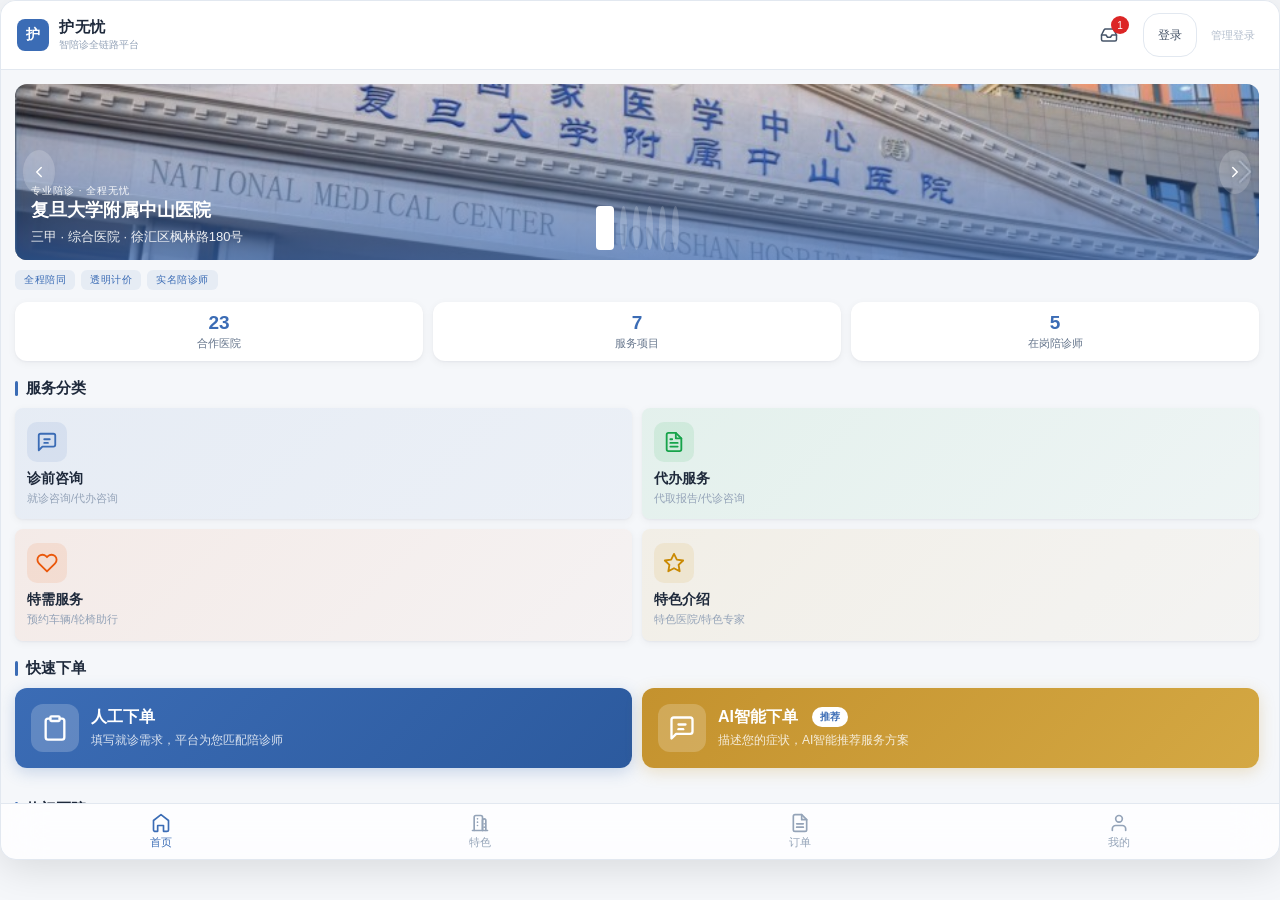
==== commit ebcc89ce: "feat: 部署最新版本 - UI/脚本优化与冒烟测试 - 更新 index.html、6 个 JS 脚本（app/data/hospital-ui/patient/store/workflow） -" ====
--- a/index.html
+++ b/index.html
@@ -8,18 +8,18 @@
 <meta name="apple-mobile-web-app-status-bar-style" content="default" />
 <meta name="format-detection" content="telephone=no" />
 <title>护无忧 · 智陪诊全链路平台</title>
-<link rel="stylesheet" href="src/styles/style.css?v=20260816a" />
-<link rel="stylesheet" href="src/styles/workflow.css?v=20260816a" />
+<link rel="stylesheet" href="src/styles/style.css?v=20260816d" />
+<link rel="stylesheet" href="src/styles/workflow.css?v=20260816d" />
 </head>
 <body>
 <div id="root"></div>
 <script src="src/scripts/data-hospitals.js?v=20260813b"></script>
-<script src="src/scripts/data.js?v=20260816a"></script>
-<script src="src/scripts/store.js?v=20260816a"></script>
-<script src="src/scripts/app.js?v=20260816a"></script>
-<script src="src/scripts/patient.js?v=20260816a"></script>
-<script src="src/scripts/hospital-ui.js?v=20260814a"></script>
+<script src="src/scripts/data.js?v=20260816d"></script>
+<script src="src/scripts/store.js?v=20260816d"></script>
+<script src="src/scripts/app.js?v=20260816d"></script>
+<script src="src/scripts/patient.js?v=20260816d"></script>
+<script src="src/scripts/hospital-ui.js?v=20260816d"></script>
 <script src="src/scripts/admin.js?v=20260806"></script>
-<script src="src/scripts/workflow.js?v=20260816a"></script>
+<script src="src/scripts/workflow.js?v=20260816d"></script>
 </body>
 </html>
--- a/src/styles/style.css
+++ b/src/styles/style.css
@@ -58,6 +58,12 @@
   --radius-sm: 8px;
   --radius-md: 10px;
   --radius-xl: 16px;
+
+  /* === B7 新增：半透明叠层 token（统一管理，避免散落硬编码 rgba）=== */
+  --scrim-white-soft: rgba(255,255,255,0.18);
+  --amber-soft: rgba(196,146,46,0.08);
+  --danger-soft: rgba(220,38,38,0.06);
+  --green-soft: rgba(22,163,74,0.1);
   --radius-xxl: 24px;
 
   /* === 新增：动效 Token === */
@@ -440,8 +446,13 @@
 .ph-hl-title { font-size: 15px; font-weight: 600; color: var(--text-primary); }
 .ph-hl-cta { color: var(--accent); font-size: 12px; font-weight: 500; display: flex; align-items: center; gap: 2px; cursor: pointer; }
 .ph-hl-cta svg { width: 14px; height: 14px; stroke: var(--accent); stroke-width: 2.5; fill: none; stroke-linecap: round; stroke-linejoin: round; }
-.ph-hosp-row { display: flex; flex-direction: column; gap: 3px; padding: 10px 16px; border-top: 1px solid var(--border-color); cursor: pointer; }
+.ph-hosp-row { display: flex; align-items: center; gap: 12px; padding: 10px 16px; border-top: 1px solid var(--border-color); cursor: pointer; }
 .ph-hosp-row:active { background: var(--bg-hover); }
+.ph-hr-body { flex: 1; min-width: 0; display: flex; flex-direction: column; gap: 3px; }
+/* 缩略图：与特色页共用同一 h.image 与降级链；无图时显示品牌占位块（不破图） */
+.ph-hr-thumb { width: 66px; height: 50px; flex-shrink: 0; overflow: hidden; border-radius: var(--radius-sm); background: linear-gradient(135deg, var(--accent-bg), var(--bg-tertiary)); display: grid; place-items: center; }
+.ph-hr-thumb img.ph-hr-img { width: 100%; height: 100%; object-fit: cover; display: block; }
+.ph-hr-thumb.placeholder svg.icon { width: 22px; height: 22px; stroke: var(--accent); stroke-width: 1.6; fill: none; }
 .ph-hr-name { font-size: 14px; font-weight: 600; color: var(--text-primary); }
 .ph-hr-tags { display: flex; gap: 6px; }
 .ph-hr-tag { font-size: 10px; padding: 1px 6px; border-radius: 8px; background: var(--bg-tertiary); color: var(--text-muted); }
@@ -449,6 +460,68 @@
 .ph-hr-meta { font-size: 11px; color: var(--text-muted); }
 .ph-hl-foot { padding: 10px 16px; border-top: 1px solid var(--border-color); color: var(--text-muted); font-size: 11px; text-align: center; cursor: pointer; }
 .ph-hl-foot:active { background: var(--bg-hover); }
+
+/* ===== 首页视觉增强（B7）：Hero 实景 / 数据条 / 区块标题 / 复查提醒 ===== */
+/* Hero：复用既有 .ph-banner / .ph-banner-overlay 渐变，叠加医院实景图 */
+.ph-banner { position: relative; }
+.ph-banner img { width: 100%; height: 176px; object-fit: cover; display: block; }
+.ph-banner.ph-banner-brand { min-height: 176px; background: linear-gradient(135deg, var(--accent) 0%, var(--accent-deep) 100%); }
+.ph-banner-overlay .bp-trust { display: flex; flex-wrap: wrap; gap: 6px; margin-top: 10px; }
+.ph-banner-overlay .bp-trust span { padding: 3px 9px; border-radius: var(--radius-xs); background: var(--scrim-white-soft); font-size: 10px; letter-spacing: .5px; }
+/* 首页轮播（C3）：轨道位移切换，仅用 transform/opacity，无长时动画 */
+.ph-carousel { position: relative; overflow: hidden; border-radius: var(--radius-lg); margin-bottom: 10px; background: var(--bg-tertiary); }
+.ph-carousel-track { display: flex; transition: transform var(--dur-slow) var(--ease-out); }
+.ph-carousel-slide { position: relative; flex: 0 0 100%; height: 176px; cursor: pointer; }
+.ph-carousel-slide img { width: 100%; height: 100%; object-fit: cover; display: block; }
+.ph-carousel .ph-banner-overlay { position: absolute; inset: 0; display: flex; flex-direction: column; justify-content: flex-end; padding: 14px 16px; }
+.ph-carousel .bp-brand { font-size: 10px; letter-spacing: 1px; opacity: .92; }
+.ph-carousel-arrow { position: absolute; top: 50%; transform: translateY(-50%); width: 32px; height: 32px; display: grid; place-items: center; border: 0; border-radius: 50%; background: var(--scrim-white-soft); color: #fff; cursor: pointer; }
+.ph-carousel-arrow svg { width: 18px; height: 18px; stroke: #fff; stroke-width: 2.5; fill: none; stroke-linecap: round; stroke-linejoin: round; }
+.ph-carousel-arrow.prev { left: 8px; }
+.ph-carousel-arrow.next { right: 8px; }
+.ph-carousel-dots { position: absolute; bottom: 10px; left: 0; right: 0; display: flex; justify-content: center; gap: 6px; }
+.ph-carousel-dot { width: 7px; height: 7px; padding: 0; border: 0; border-radius: 50%; background: var(--scrim-white-soft); cursor: pointer; transition: width var(--dur-fast) var(--ease-out), background-color var(--dur-fast) var(--ease-out); }
+.ph-carousel-dot.active { width: 18px; border-radius: 4px; background: #fff; }
+.ph-trust-bar { display: flex; flex-wrap: wrap; gap: 6px; margin-bottom: 12px; }
+.ph-trust-bar span { padding: 3px 9px; border-radius: var(--radius-xs); background: var(--accent-bg); color: var(--accent); font-size: 10px; letter-spacing: .5px; }
+@media (prefers-reduced-motion: reduce) {
+  .ph-carousel-track { transition: none; }
+}
+/* 实时数据条 */
+.ph-stats { display: grid; grid-template-columns: repeat(3, 1fr); gap: 10px; margin: 12px 0 14px; }
+.ph-stat { padding: 10px 8px; text-align: center; background: var(--bg-card); border-radius: var(--radius-lg); box-shadow: var(--shadow-sm); }
+.ph-stat strong { display: block; font-size: 19px; font-weight: 700; color: var(--accent); font-variant-numeric: tabular-nums; }
+.ph-stat span { display: block; margin-top: 2px; font-size: 11px; color: var(--text-tertiary); }
+/* 区块标题（主色竖条 + 标题 + 右侧更多） */
+.ph-sec-head { display: flex; align-items: center; gap: 8px; margin: 18px 0 10px; }
+.ph-sec-head:first-of-type { margin-top: 0; }
+.ph-sec-bar { width: 3px; height: 15px; border-radius: 2px; background: var(--accent); flex-shrink: 0; }
+.ph-sec-head h3 { flex: 1; min-width: 0; font-size: 15px; font-weight: 700; color: var(--text-primary); }
+.ph-sec-more { display: flex; align-items: center; gap: 2px; color: var(--accent); font-size: 12px; font-weight: 500; cursor: pointer; }
+.ph-sec-more svg { width: 14px; height: 14px; stroke: var(--accent); stroke-width: 2.5; fill: none; stroke-linecap: round; stroke-linejoin: round; }
+/* 复查提醒条（登录患者） */
+.ph-recheck { display: flex; align-items: center; gap: 10px; margin-bottom: 12px; padding: 11px 14px; border: 1px solid var(--accent-amber); border-radius: var(--radius-lg); background: var(--amber-soft); cursor: pointer; }
+.ph-recheck.overdue { border-color: var(--status-notfound); background: var(--danger-soft); }
+.ph-recheck-icon { display: grid; place-items: center; flex-shrink: 0; }
+.ph-recheck-icon svg { width: 18px; height: 18px; stroke: var(--accent-amber); stroke-width: 2; fill: none; }
+.ph-recheck.overdue .ph-recheck-icon svg { stroke: var(--status-notfound); }
+.ph-recheck-text { flex: 1; min-width: 0; font-size: 12px; color: var(--text-tertiary); line-height: 1.5; }
+.ph-recheck-text strong { display: block; color: var(--accent-amber); font-size: 13px; }
+.ph-recheck.overdue .ph-recheck-text strong { color: var(--status-notfound); }
+.ph-recheck-cta { flex-shrink: 0; font-size: 12px; font-weight: 600; color: var(--accent); }
+/* 公告与访客引导卡（替代原先的内联样式） */
+.ph-announce { margin-top: 12px; padding: 12px 14px; border: 1px solid var(--accent); border-radius: var(--radius-lg); background: var(--accent-bg); font-size: 12px; color: var(--accent); }
+.ph-announce > div { margin-top: 4px; color: var(--text-secondary); }
+.ph-guest-card { margin-top: 16px; padding: 14px; border: 1px solid var(--accent); border-radius: var(--radius-lg); background: var(--accent-bg); text-align: center; cursor: pointer; }
+.ph-guest-card .pgc-title { margin-bottom: 4px; font-size: 14px; font-weight: 600; color: var(--accent); }
+.ph-guest-card .pgc-desc { font-size: 12px; color: var(--text-secondary); }
+/* 卡片以阴影表达浮起（设计规范：少用描边） */
+.ph-svc-tile, .ph-hosp-list { border-color: transparent; box-shadow: var(--shadow-sm); }
+.ph-svc-tile:hover { box-shadow: var(--shadow-md); }
+@media (max-width: 374px) {
+  .ph-stats { grid-template-columns: 1fr 1fr; }
+  .ph-banner img, .ph-banner.ph-banner-brand { height: 150px; min-height: 150px; }
+}
 
 /* 首页快捷服务入口（特色介绍等大卡片） */
 .ph-svc-big-card { background: var(--bg-card); border: 1px solid var(--border-color); border-radius: var(--radius); padding: 16px; margin-bottom: 12px; cursor: pointer; }
@@ -712,6 +785,12 @@
 /* 陪诊师卡片 */
 .escort-grid { display: grid; grid-template-columns: repeat(auto-fill, minmax(280px, 1fr)); gap: 14px; }
 .escort-card { background: var(--bg-card); border: 1px solid var(--border-color); border-radius: var(--radius); padding: 16px; cursor: pointer; transition: background-color .2s, border-color .2s, box-shadow .2s, transform .2s, opacity .2s; }
+/* 陪诊师停用态与派单意向标注（B6 陪诊师 CRUD + 意向陪诊师）*/
+.escort-card.inactive { opacity: .68; border-style: dashed; cursor: default; }
+.escort-card.inactive:hover { transform: none; box-shadow: none; }
+.preferred-escort { border-color: var(--accent-amber) !important; box-shadow: 0 0 0 2px rgba(196,146,46,0.18); }
+.preferred-banner { margin: 10px 0; padding: 10px 12px; border: 1px solid var(--accent-amber); border-radius: var(--radius); background: rgba(196,146,46,0.08); color: var(--text-secondary); font-size: 12px; }
+.preferred-banner strong { color: var(--accent-amber); }
 .escort-card:hover { border-color: var(--border-light); box-shadow: var(--shadow-md); transform: translateY(-1px); }
 .ec-head { display: flex; align-items: center; gap: 12px; margin-bottom: 12px; }
 .ec-avatar { width: 44px; height: 44px; border-radius: 50%; background: var(--accent); color: #fff; display: flex; align-items: center; justify-content: center; font-weight: 600; font-size: 16px; flex-shrink: 0; }
@@ -731,6 +810,37 @@
 .hc-name { font-size: 14px; font-weight: 600; }
 .hc-sub { font-size: 11px; color: var(--text-muted); margin-top: 4px; }
 .hc-body { padding: 8px 0; border-top: 1px solid var(--border-color); }
+/* ===== 后台医院卡：缩略图 + 状态 + 操作（B3 医院 CRUD）===== */
+.hospital-card { display: flex; flex-direction: column; }
+.hospital-card.inactive { opacity: .72; border-style: dashed; }
+.hc-thumb { position: relative; height: 132px; margin: -16px -16px 12px; overflow: hidden; border-radius: var(--radius) var(--radius) 0 0; background: linear-gradient(135deg, var(--accent-bg), var(--bg-tertiary)); display: grid; place-items: center; }
+.hc-thumb img { width: 100%; height: 100%; object-fit: cover; display: block; }
+.hc-thumb-empty { display: flex; flex-direction: column; align-items: center; gap: 6px; color: var(--accent); font-size: 11px; }
+.hc-thumb-empty svg.icon { width: 32px; height: 32px; stroke: var(--accent); stroke-width: 1.5; fill: none; }
+.hc-thumb-tag { position: absolute; top: 8px; right: 8px; padding: 2px 8px; border-radius: var(--radius-xs); background: rgba(15,23,42,.6); color: #fff; font-size: 10px; }
+.hc-actions { display: flex; flex-wrap: wrap; gap: 8px; margin-top: 12px; padding-top: 12px; border-top: 1px solid var(--border-color); }
+.btn.danger { color: var(--status-notfound); border-color: var(--status-notfound); }
+/* ===== 医院表单：院区行 / 图片上传 ===== */
+.branch-rows { display: flex; flex-direction: column; gap: 8px; margin-bottom: 10px; }
+.branch-row { display: grid; grid-template-columns: 1fr 1.4fr auto; gap: 8px; align-items: center; }
+.branch-row .fg-input { min-height: 38px; }
+.branch-row .text-danger { min-height: 38px; white-space: nowrap; }
+.hosp-image-row { display: flex; gap: 14px; align-items: flex-start; }
+.hosp-image-preview { width: 168px; height: 106px; flex-shrink: 0; overflow: hidden; border: 1px dashed var(--border-light); border-radius: var(--radius); background: var(--bg-tertiary); display: grid; place-items: center; }
+.hosp-image-preview img { width: 100%; height: 100%; object-fit: cover; }
+.hosp-image-empty { display: flex; flex-direction: column; align-items: center; gap: 4px; color: var(--text-tertiary); font-size: 11px; }
+.hosp-image-empty svg.icon { width: 26px; height: 26px; stroke: var(--text-tertiary); stroke-width: 1.5; fill: none; }
+.hosp-image-ops { display: flex; flex-direction: column; gap: 6px; align-items: flex-start; }
+.hosp-image-ops .helper-text { margin: 0; }
+@media (max-width: 560px) { .hosp-image-row { flex-direction: column; } .branch-row { grid-template-columns: 1fr; } }
+/* ===== 后台：首页轮播配置（选择参与医院）===== */
+.banner-pick { display: grid; grid-template-columns: repeat(auto-fill, minmax(160px, 1fr)); gap: 10px; margin-top: 6px; }
+.banner-pick-item { display: flex; align-items: center; gap: 8px; padding: 8px; border: 1px solid var(--border-color); border-radius: var(--radius); cursor: pointer; background: var(--bg-card); }
+.banner-pick-item:has(input:checked) { border-color: var(--accent); background: var(--accent-bg); }
+.banner-pick-item input { flex-shrink: 0; }
+.bpi-thumb { width: 46px; height: 34px; flex-shrink: 0; overflow: hidden; border-radius: var(--radius-xs); background: var(--bg-tertiary); }
+.bpi-thumb img { width: 100%; height: 100%; object-fit: cover; display: block; }
+.bpi-name { min-width: 0; font-size: 12px; color: var(--text-secondary); overflow: hidden; text-overflow: ellipsis; white-space: nowrap; }
 .hc-actions { display: flex; gap: 8px; margin-top: 12px; }
 .hc-actions .btn { flex: 1; }
 
--- a/src/styles/workflow.css
+++ b/src/styles/workflow.css
@@ -111,13 +111,23 @@
 .plain-explanation { margin-top:14px; padding:12px; border-left:3px solid var(--accent); background:var(--accent-bg); }
 .plain-explanation p { margin:6px 0; line-height:1.7; }
 .plain-explanation small { color:var(--text-muted); }
-.hospital-intro > div:first-child { display:flex; justify-content:space-between; gap:8px; }
-.hospital-intro h3 { font-size:16px; }
-.hospital-intro > div:first-child span { color:var(--accent); }
-.hospital-intro p { margin:8px 0; color:var(--text-secondary); line-height:1.65; }
-.hospital-intro .address { display:flex; gap:5px; color:var(--text-muted); font-size:12px; }
-.hospital-intro dl > div { display:flex; justify-content:space-between; padding:7px 0; border-top:1px solid var(--border-color); }
-.hospital-intro dt { color:var(--text-muted); }
+/* ===== 医院介绍卡（患者端"医院介绍"页）：图文排版（HospitalUI.renderIntroCard）===== */
+.hospital-intro { overflow: hidden; padding: 0; }
+.hospital-intro .hi-media { position: relative; height: 148px; display: grid; place-items: center; background: linear-gradient(135deg, var(--accent), var(--accent-deep)); }
+.hospital-intro .hi-media img.hi-img { width: 100%; height: 100%; object-fit: cover; display: block; }
+.hospital-intro .hi-media.placeholder { color: #fff; text-align: center; }
+.hospital-intro .hi-media.placeholder svg.icon { display: block; margin: 0 auto; width: 34px; height: 34px; stroke: #fff; stroke-width: 1.6; fill: none; opacity: .9; }
+.hospital-intro .hi-media.placeholder span { display: block; margin-top: 6px; font-size: 13px; font-weight: 600; letter-spacing: .5px; }
+.hospital-intro .hi-body { padding: 14px; }
+.hospital-intro .hi-head { display: flex; justify-content: space-between; align-items: flex-start; gap: 8px; }
+.hospital-intro .hi-head h3 { font-size: 16px; }
+.hospital-intro .hi-level { flex-shrink: 0; padding: 2px 8px; border-radius: var(--radius-xs); background: var(--accent-bg); color: var(--accent); font-size: 11px; font-weight: 600; }
+.hospital-intro .hi-intro { margin: 8px 0; color: var(--text-secondary); font-size: 13px; line-height: 1.65; }
+.hospital-intro .address { display: flex; gap: 5px; margin: 8px 0; color: var(--text-tertiary); font-size: 12px; line-height: 1.5; }
+.hospital-intro dl.hi-meta { margin-top: 6px; }
+.hospital-intro dl.hi-meta > div { display: flex; justify-content: space-between; gap: 10px; padding: 7px 0; border-top: 1px solid var(--border-color); }
+.hospital-intro dl.hi-meta dt { color: var(--text-tertiary); font-size: 12px; }
+.hospital-intro dl.hi-meta dd { font-size: 12px; text-align: right; }
 .application-row, .approval-card { display:flex; justify-content:space-between; align-items:flex-start; gap:12px; padding:12px 0; border-bottom:1px solid var(--border-color); }
 .application-row > div, .approval-card > div:first-child { display:flex; flex:1; min-width:0; flex-direction:column; gap:4px; }
 .application-row small, .approval-card small { color:var(--text-muted); }
@@ -874,3 +884,70 @@
 @media (max-width:374px) {
   .form-grid-2 { grid-template-columns: 1fr; }
 }
+
+/* ===== 咨询电话（管理员在"系统设置"配置 → 患者端统一展示）===== */
+.consult-card { display:flex; align-items:center; gap:12px; padding:14px; background:var(--bg-card); border:1px solid var(--border-color); border-radius:var(--radius-lg); box-shadow:var(--shadow-sm); }
+.consult-card .cc-icon { width:44px; height:44px; flex-shrink:0; display:grid; place-items:center; border-radius:12px; background:var(--accent-bg); color:var(--accent); }
+.consult-card .cc-icon svg { width:22px; height:22px; stroke:var(--accent); stroke-width:2; fill:none; stroke-linecap:round; stroke-linejoin:round; }
+.consult-card .cc-body { flex:1; min-width:0; }
+.consult-card .cc-title { font-size:13px; font-weight:600; color:var(--text-primary); }
+.consult-card .cc-phone { display:block; margin-top:2px; font-size:19px; font-weight:700; color:var(--accent); text-decoration:none; font-variant-numeric:tabular-nums; }
+.consult-card .cc-desc { margin-top:2px; font-size:12px; color:var(--text-tertiary); }
+.consult-card .cc-call { flex-shrink:0; min-height:40px; display:grid; place-items:center; padding:0 18px; border-radius:var(--radius-md); background:var(--accent); color:#fff; font-size:13px; font-weight:600; text-decoration:none; }
+.consult-card .cc-call:active { background:var(--accent-deep); }
+.consult-card.empty { border-style:dashed; }
+.consult-card.empty .cc-title { color:var(--text-secondary); }
+.consult-strip { display:flex; align-items:center; gap:10px; margin-bottom:14px; padding:11px 14px; background:var(--accent-bg); border:1px solid var(--border-color); border-radius:var(--radius-lg); text-decoration:none; }
+.consult-strip .cs-icon { display:grid; place-items:center; flex-shrink:0; }
+.consult-strip .cs-icon svg { width:18px; height:18px; stroke:var(--accent); stroke-width:2; fill:none; stroke-linecap:round; stroke-linejoin:round; }
+.consult-strip .cs-text { flex:1; min-width:0; font-size:12px; color:var(--text-tertiary); }
+.consult-strip .cs-text strong { font-size:14px; color:var(--accent); font-variant-numeric:tabular-nums; }
+.consult-strip .cs-cta { flex-shrink:0; font-size:12px; font-weight:600; color:var(--accent); }
+.consult-strip:active { background:var(--bg-hover); }
+.faq-list { display:flex; flex-direction:column; gap:8px; }
+.faq-item { padding:12px 14px; background:var(--bg-card); border:1px solid var(--border-color); border-radius:var(--radius); }
+.faq-q { font-size:13px; font-weight:600; color:var(--text-primary); }
+.faq-a { margin-top:4px; font-size:12px; line-height:1.6; color:var(--text-tertiary); }
+
+/* ===== 统一二次确认弹窗（WUtil.confirm：调价 / 删除 / 停用等敏感操作）===== */
+.confirm-mask { position:fixed; inset:0; z-index:1200; display:flex; align-items:center; justify-content:center; padding:20px; background:rgba(15,23,42,.55); }
+.confirm-box { width:100%; max-width:420px; padding:20px; border-radius:var(--radius-lg); background:var(--bg-card); box-shadow:var(--shadow-lg); animation:confirmIn var(--dur-base) var(--ease-out) both; }
+@keyframes confirmIn { from { opacity:0; transform:translateY(8px); } to { opacity:1; transform:none; } }
+.confirm-title { font-size:16px; font-weight:700; color:var(--text-primary); }
+.confirm-desc { margin:10px 0 0; font-size:13px; line-height:1.6; color:var(--text-secondary); }
+.confirm-rows { margin:12px 0 0; }
+.confirm-rows > div { display:flex; justify-content:space-between; gap:12px; padding:8px 0; border-bottom:1px solid var(--border-color); }
+.confirm-rows > div:last-child { border-bottom:0; }
+.confirm-rows dt { flex-shrink:0; color:var(--text-tertiary); font-size:12px; }
+.confirm-rows dd { flex:1; min-width:0; text-align:right; font-size:13px; font-weight:600; color:var(--text-primary); overflow-wrap:anywhere; }
+.confirm-actions { display:flex; gap:10px; margin-top:18px; }
+.confirm-actions .btn { flex:1; }
+@media (prefers-reduced-motion: reduce) {
+  .confirm-box { animation:none; }
+}
+
+/* ===== 就诊档案（管理员建档 ↔ 患者补充，含复查提醒）===== */
+.archive-card { display:flex; flex-direction:column; gap:10px; padding:14px; background:var(--bg-card); border:1px solid var(--border-color); border-radius:var(--radius-lg); box-shadow:var(--shadow-sm); }
+.archive-card + .archive-card { margin-top:10px; }
+.archive-card .ac-head { display:flex; justify-content:space-between; align-items:flex-start; gap:10px; }
+.archive-card .ac-name { font-size:14px; font-weight:600; color:var(--text-primary); }
+.archive-card .ac-hosp { margin-left:6px; font-size:12px; font-weight:500; color:var(--text-tertiary); }
+.archive-card .ac-body { display:flex; flex-direction:column; gap:6px; padding-top:10px; border-top:1px solid var(--border-color); }
+.archive-card .ac-row { display:flex; gap:8px; font-size:13px; line-height:1.6; }
+.archive-card .ac-label { flex-shrink:0; width:96px; color:var(--text-tertiary); font-size:12px; }
+.archive-card .ac-value { flex:1; min-width:0; color:var(--text-secondary); overflow-wrap:anywhere; }
+.archive-card .ac-src { margin-top:2px; font-size:11px; color:var(--text-muted); }
+.archive-card .ac-actions { display:flex; gap:8px; padding-top:10px; border-top:1px solid var(--border-color); }
+.archive-card.patient-view .ac-actions { border-top:1px solid var(--border-color); }
+.ac-src-tag { display:inline-block; margin-left:4px; padding:1px 6px; border-radius:var(--radius-xs); font-size:10px; font-weight:500; }
+.ac-src-tag.by-admin { background:var(--accent-bg); color:var(--accent); }
+.ac-src-tag.by-patient { background:var(--green-soft); color:var(--status-covered); }
+.archive-alert { margin-bottom:12px; padding:12px 14px; border:1px solid var(--accent-amber); border-radius:var(--radius); background:var(--amber-soft); color:var(--text-secondary); font-size:12px; line-height:1.6; }
+.archive-alert strong { display:block; margin-bottom:3px; color:var(--accent-amber); font-size:13px; }
+.archive-alert.overdue { border-color:var(--status-notfound); background:var(--danger-soft); }
+.archive-alert.overdue strong { color:var(--status-notfound); }
+.reminder-list { display:flex; flex-direction:column; gap:8px; }
+.reminder-item { display:flex; justify-content:space-between; align-items:center; gap:12px; padding:12px 14px; border:1px solid var(--border-color); border-left:3px solid var(--accent-amber); border-radius:var(--radius); background:var(--bg-card); font-size:13px; }
+.reminder-item.overdue { border-left-color:var(--status-notfound); }
+.reminder-item .cp-sub { margin-top:3px; }
+.archive-card .empty { align-items:center; text-align:center; }
